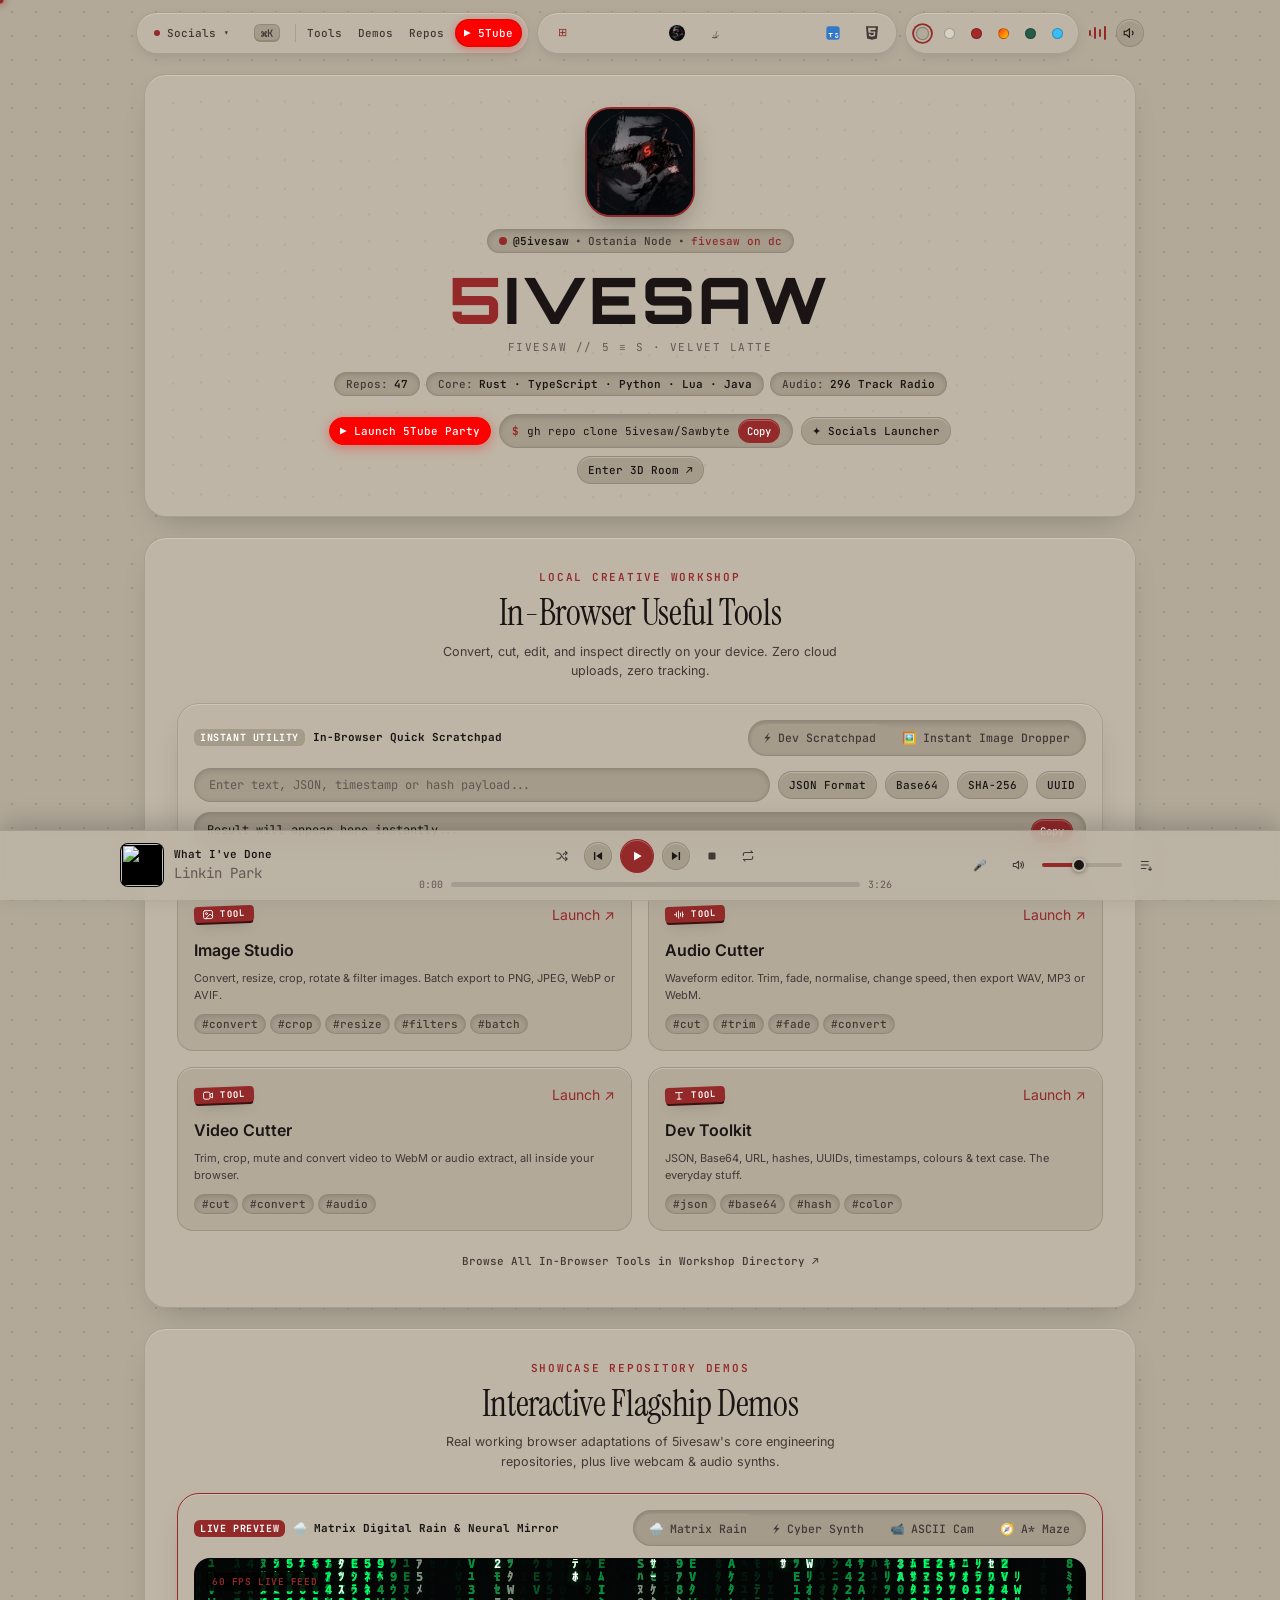
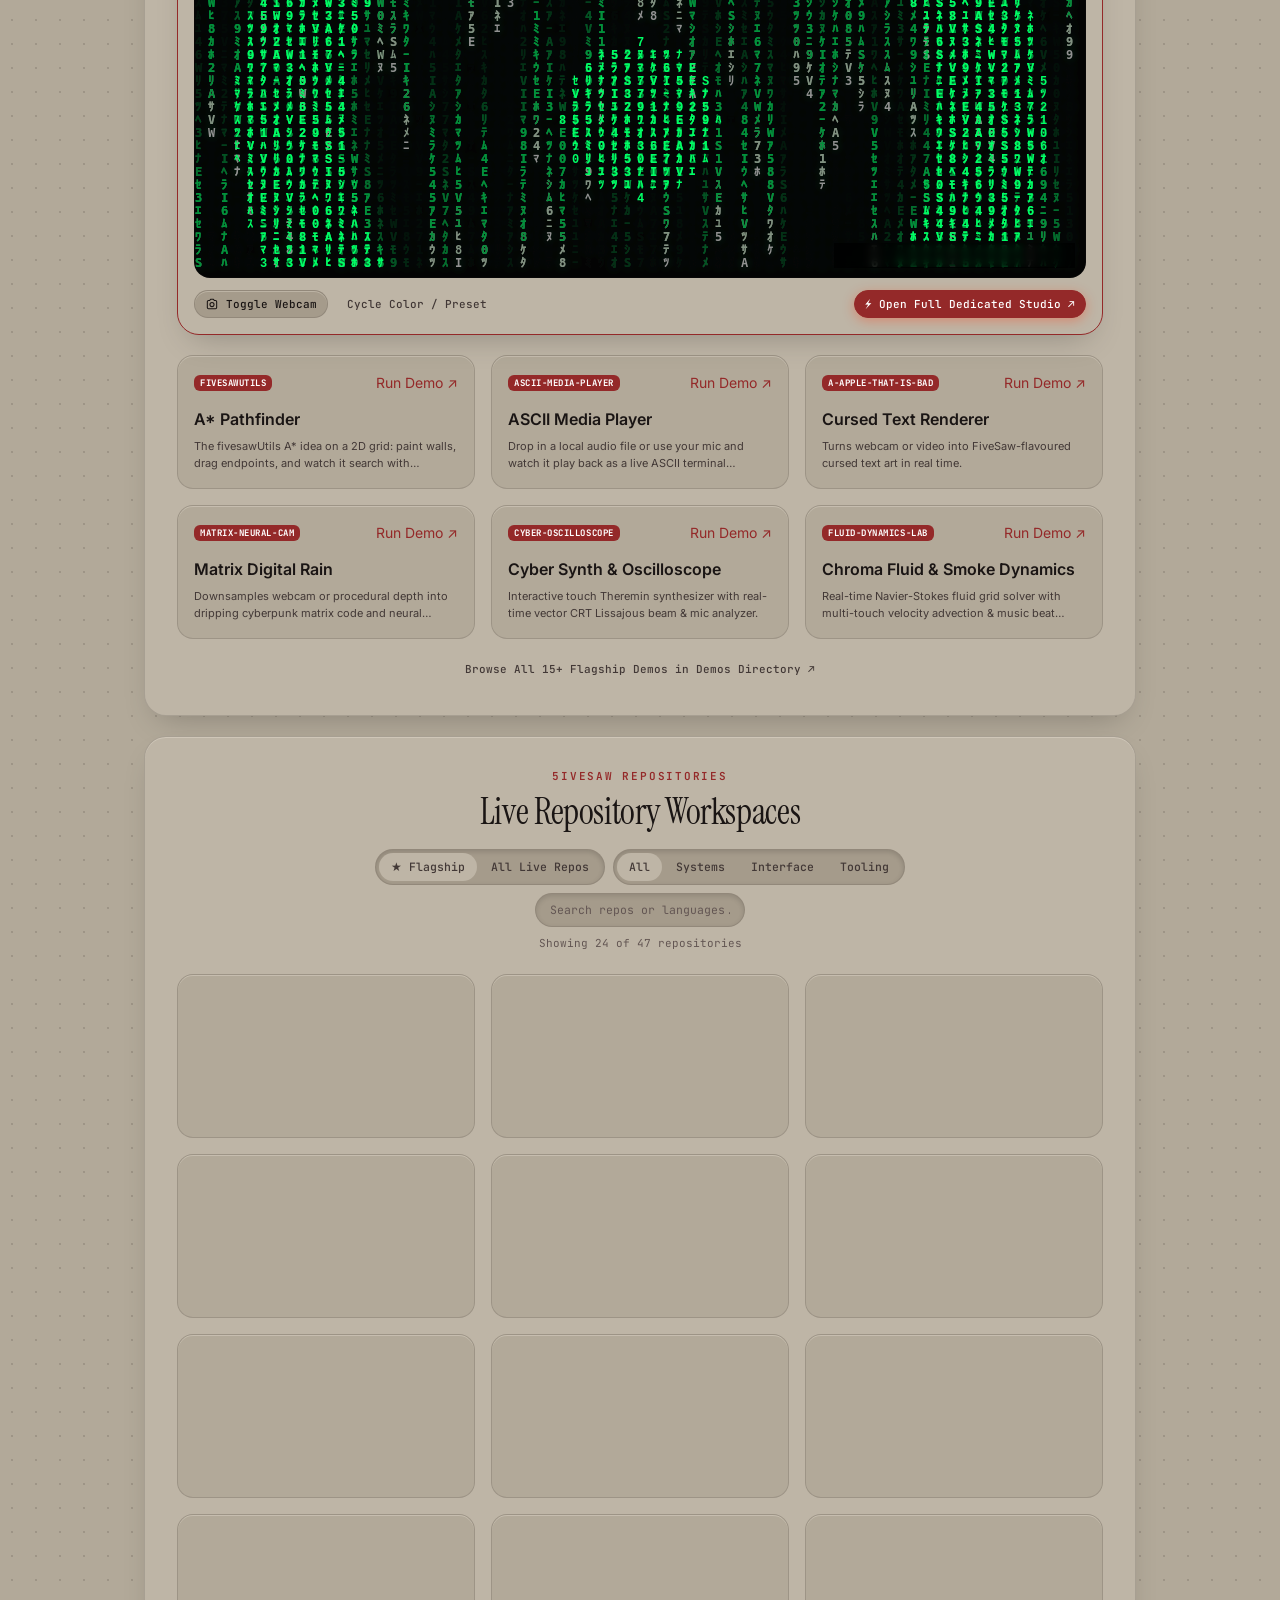
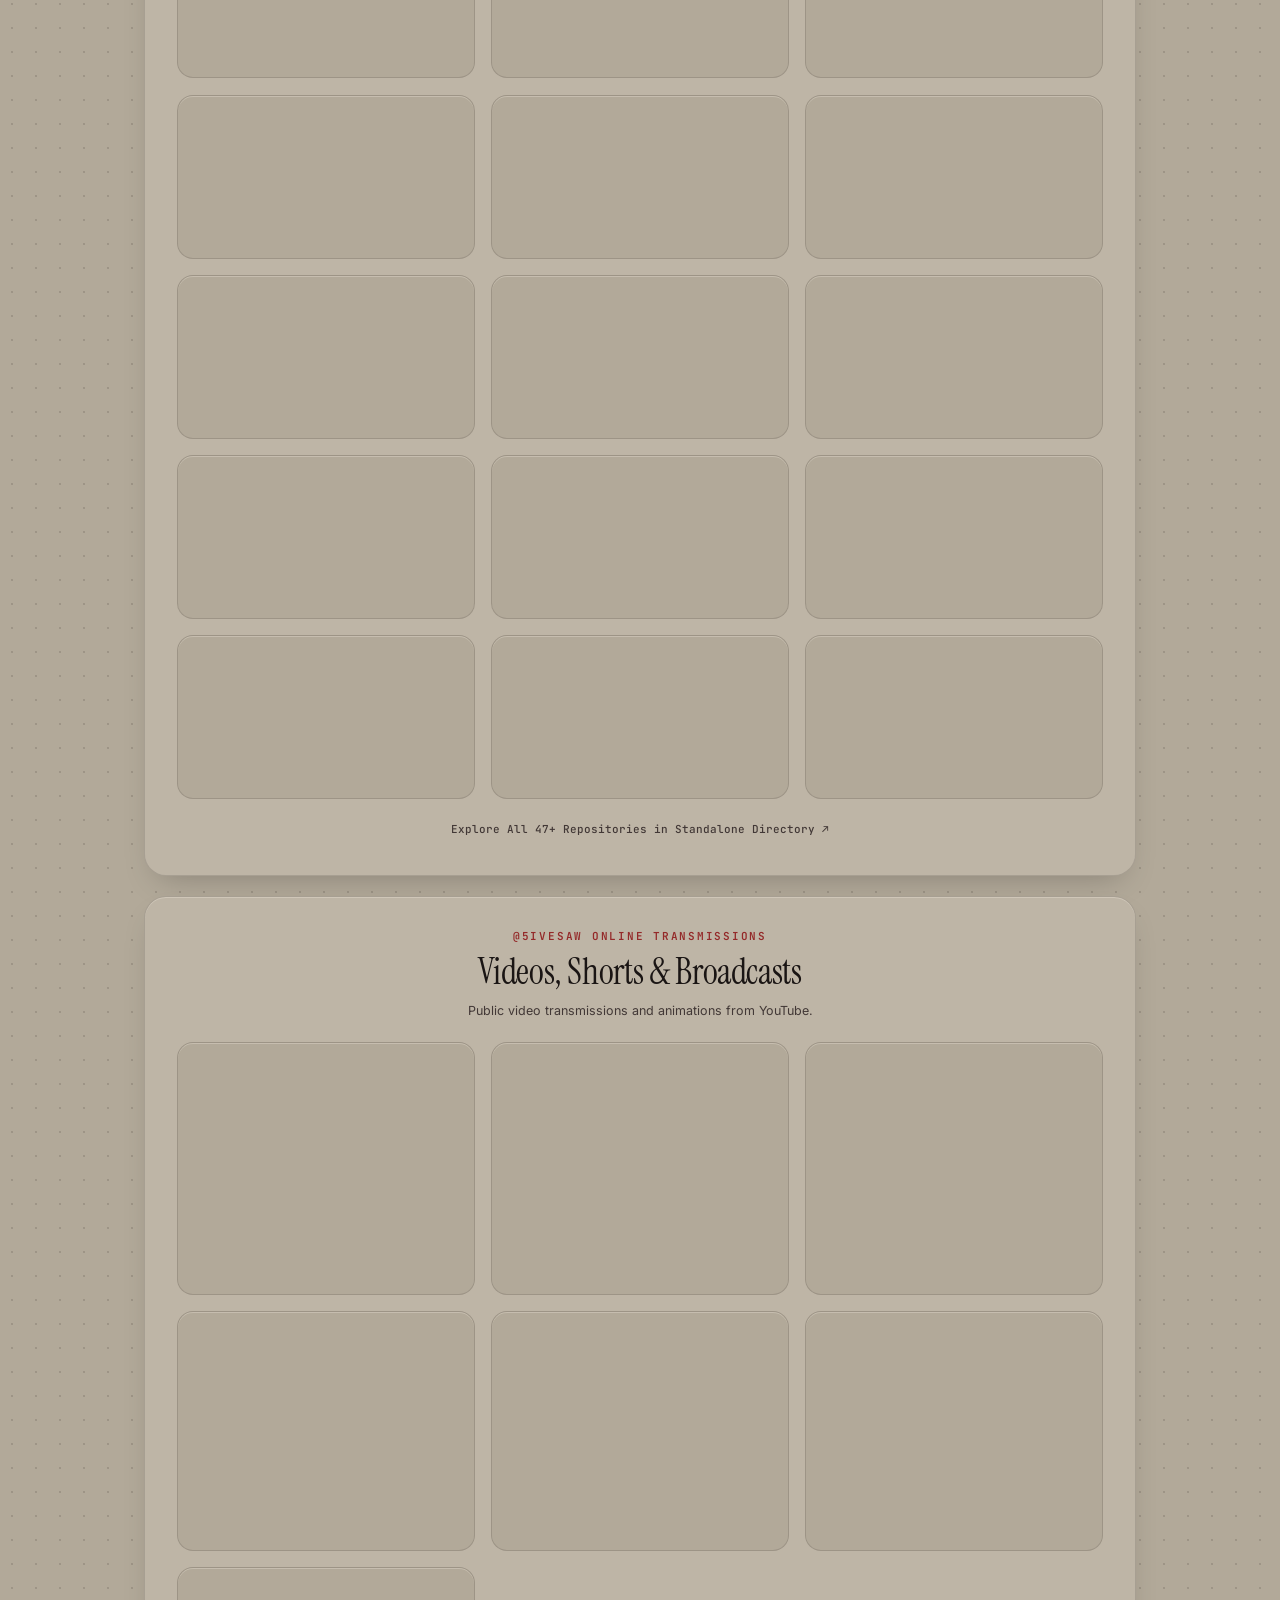
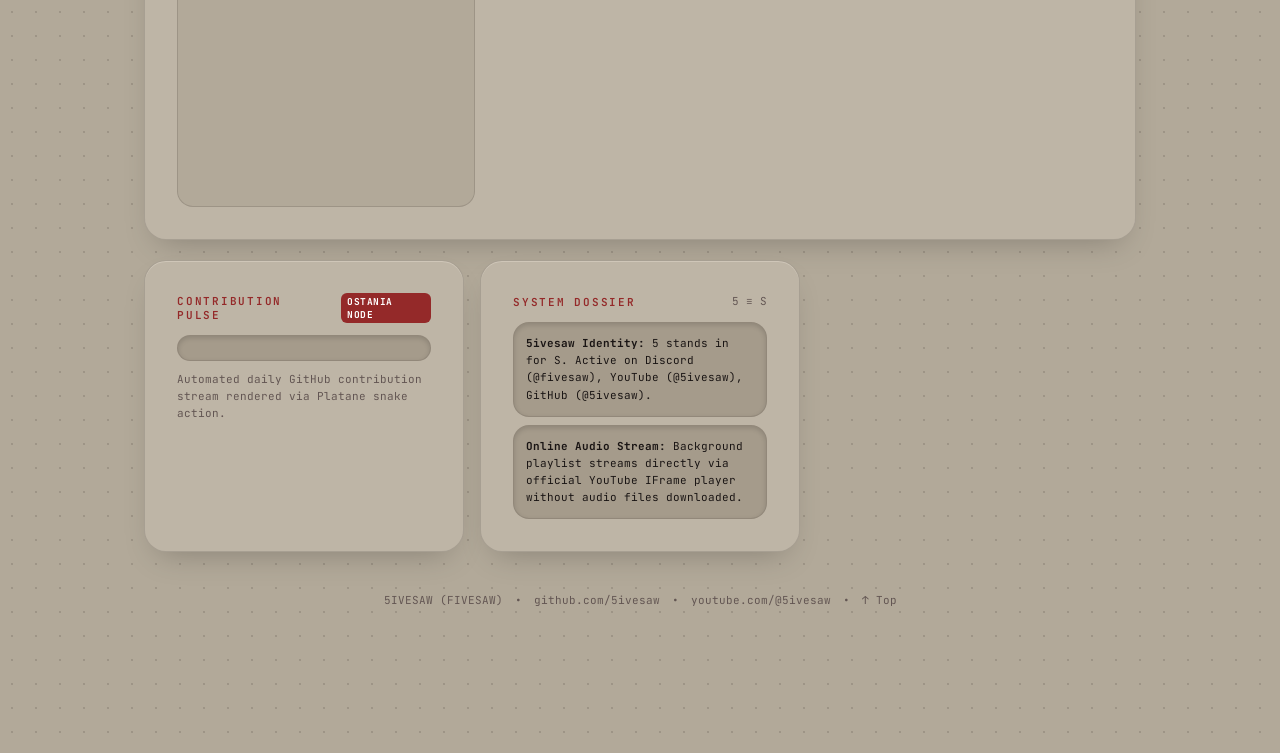
==== index.html @ 17849e1c "perf: zero-lag 60fps optimizations and responsive layout across all viewports" ====
<!DOCTYPE html>
<html lang="en" class="scroll-smooth" data-tone="latte">
<head>
  <meta charset="UTF-8" />
  <meta name="viewport" content="width=device-width, initial-scale=1.0" />
  <title>5IVESAW (Fivesaw) — Official Portal, In-Browser Tools &amp; Transmissions</title>
  <meta name="description" content="Official portal of @5ivesaw featuring in-browser creative tools, repository demos, YouTube transmissions, and background radio." />
  <meta property="og:title" content="5IVESAW (Fivesaw) — Official Portal" />
  <meta property="og:description" content="Creative in-browser tools, Minecraft & bot frameworks, ASCII media players, and transmissions." />
  <meta property="og:image" content="https://5ivesaw.github.io/img/og.jpg" />
  <meta property="og:url" content="https://5ivesaw.github.io/" />
  <link rel="canonical" href="https://5ivesaw.github.io/" />
  <link rel="icon" type="image/png" href="./img/favicon.png" />
  <script>
    if (location.hostname === '5ivesaw.github.io' && location.pathname.startsWith('/5ivesaw')) {
      location.replace('https://5ivesaw.github.io/' + location.search + location.hash);
    }
  </script>

  <!-- Typography -->
  <link rel="preconnect" href="https://fonts.googleapis.com" />
  <link rel="preconnect" href="https://fonts.gstatic.com" crossorigin />
  <link href="https://fonts.googleapis.com/css2?family=Instrument+Serif:ital@0;1&family=Inter:wght@300;400;500;600;700&family=JetBrains+Mono:wght@400;500;600;700&family=Orbitron:wght@600;800&display=swap" rel="stylesheet" />

  <!-- Core Stylesheet -->
  <link rel="stylesheet" href="./css/main.css" />
  <link rel="stylesheet" href="./css/tools.css" />

  <style>
    /* Topbar Layout & Sticky Navigation */
    #topbar {
      position: sticky;
      top: 12px;
      z-index: 40;
      margin: 12px auto 20px;
      padding: 0 16px;
      max-width: 1040px;
      width: 100%;
    }
    .topbar-bar {
      display: flex;
      align-items: center;
      justify-content: space-between;
      gap: 8px;
    }
    .nav-pill {
      height: 42px;
      background: var(--elevated);
      border: 1px solid var(--line);
      border-radius: var(--r-full);
      box-shadow: 0 4px 14px -4px rgba(0,0,0,0.15), inset 0 1px 0 var(--hi);
      display: inline-flex;
      align-items: center;
      padding: 0 6px;
      transition: border-color .25s ease, background-color .4s var(--ease);
    }
    .nav-pill:hover { border-color: var(--line-strong); }

    /* Overview Scroller */
    #overviewCard {
      width: clamp(200px, 36vw, 440px);
      height: 42px;
      overflow: hidden;
      position: relative;
    }
    #workspacesScroller {
      display: flex;
      align-items: center;
      gap: 4px;
      width: 100%;
      height: 100%;
      overflow-x: auto;
      scrollbar-width: none;
      padding: 0 6px;
    }
    #workspacesScroller::-webkit-scrollbar { display: none; }
    .ws-item-btn {
      height: 30px;
      padding: 0 7px;
      border-radius: var(--r-full);
      display: inline-flex;
      align-items: center;
      gap: 4px;
      flex-shrink: 0;
      border: 1px solid transparent;
      color: var(--muted);
      transition: background-color .2s, color .2s, border-color .2s;
    }
    .ws-item-btn:hover {
      background-color: var(--surface);
      border-color: var(--line);
      color: var(--ink);
    }
    .ws-short-label {
      max-width: 0;
      opacity: 0;
      overflow: hidden;
      white-space: nowrap;
      font-size: 11px;
      transition: max-width .35s var(--ease), opacity .25s ease;
    }
    #overviewCard:hover .ws-short-label {
      max-width: 70px;
      opacity: 1;
    }

    /* Theme Dock Dots */
    .theme-dot-btn {
      height: 28px;
      padding: 0 5px;
      display: inline-flex;
      align-items: center;
      gap: 4px;
      border-radius: var(--r-full);
      transition: background-color .2s;
    }
    .theme-dot-btn:hover { background: var(--surface); }
    .theme-dot-btn.active-tone .dot-swatch {
      transform: scale(1.22);
      box-shadow: 0 0 0 1.5px var(--elevated), 0 0 0 3px var(--accent);
    }
    .dot-label {
      max-width: 0;
      opacity: 0;
      overflow: hidden;
      white-space: nowrap;
      font-size: 10px;
      transition: max-width .3s var(--ease), opacity .2s;
    }
    .theme-dot-btn:hover .dot-label {
      max-width: 60px;
      opacity: 1;
    }

    /* Chainsaw Mode Trim */
    .csm-only { display: none; }
    [data-tone="chainsaw"] .csm-only { display: block; }
    .csm-hazard {
      background: repeating-linear-gradient(-45deg, #FF3B14 0 10px, #0D0A0B 10px 20px);
    }

    /* Avatar & Hero */
    .hero-avatar-box {
      position: relative;
      width: 110px;
      height: 110px;
      border-radius: 26px;
      overflow: hidden;
      border: 2px solid var(--line-strong);
      box-shadow: 0 12px 28px -8px rgba(0,0,0,0.35);
      background: #000;
      cursor: pointer;
    }
    .hero-avatar-box img {
      position: absolute;
      inset: 0;
      width: 100%;
      height: 100%;
      object-fit: cover;
      transition: opacity .4s ease, transform .4s var(--ease-spring);
    }
    .hero-avatar-box .img-ascii { opacity: 0; }
    .hero-avatar-box:hover .img-pfp { opacity: 0; transform: scale(1.08); }
    .hero-avatar-box:hover .img-ascii { opacity: 1; transform: scale(1.04); }

    /* Bottom Streaming Music Dock */
    #musicDock {
      position: fixed;
      bottom: 0;
      left: 0;
      right: 0;
      z-index: 50;
      background: var(--glass);
      backdrop-filter: blur(14px);
      -webkit-backdrop-filter: blur(14px);
      border-top: 1px solid var(--line);
      box-shadow: 0 -8px 24px rgba(0,0,0,0.18);
      padding: 8px 16px;
      transition: transform .35s var(--ease);
    }
    .dock-content {
      max-width: 1040px;
      margin: 0 auto;
      display: flex;
      align-items: center;
      justify-content: space-between;
      gap: 12px;
    }
    .dock-thumb-box {
      width: 44px;
      height: 44px;
      border-radius: 8px;
      overflow: hidden;
      border: 1px solid var(--line);
      background: #000;
      flex-shrink: 0;
      position: relative;
    }
    .dock-thumb-box img {
      width: 100%;
      height: 100%;
      object-fit: cover;
      transition: transform 0.6s var(--ease);
    }
    .dock-thumb-box img.playing {
      animation: dockThumbPulse 3s ease-in-out infinite;
    }
    @keyframes dockThumbPulse {
      0%, 100% { transform: scale(1); }
      50% { transform: scale(1.08); }
    }
    .progress-scrub {
      height: 5px;
      background: var(--line);
      border-radius: 4px;
      cursor: pointer;
      position: relative;
      overflow: hidden;
      width: 100%;
    }
    .progress-scrub-bar {
      height: 100%;
      background: var(--accent);
      width: 0%;
      border-radius: inherit;
      pointer-events: none;
    }
    #dockQueueDrawer {
      position: absolute;
      bottom: calc(100% + 8px);
      right: 16px;
      width: min(100vw - 32px, 320px);
      max-height: 380px;
      overflow-y: auto;
      z-index: 60;
    }
  </style>
</head>
<body class="selection:bg-[var(--accent)] selection:text-white">

  <!-- Fixed Topbar -->
  <header id="topbar">
    <div class="topbar-bar">
      <!-- Left: Socials & Navigation -->
      <div class="nav-pill" style="gap:2px;">
        <button type="button" id="socialsMenuBtn" class="btn sm ghost" title="Socials Launcher">
          <span class="dot" style="width:6px;height:6px;"></span>
          <span class="mono xs">Socials ▾</span>
        </button>
        <button type="button" id="openCmdPaletteBtn" class="btn sm ghost" title="Command Palette (Ctrl+K)">
          <kbd>⌘K</kbd>
        </button>
        <span style="width:1px;height:18px;background:var(--line);margin:0 2px;"></span>
        <a href="#/tools" class="btn sm ghost mono xs" style="padding:0 6px;" title="In-Browser Creative Tools Directory">Tools</a>
        <a href="#/demos" class="btn sm ghost mono xs" style="padding:0 6px;" title="Interactive Flagship Demos Directory">Demos</a>
        <a href="#/repos" class="btn sm ghost mono xs" style="padding:0 6px;" title="Complete Repositories Directory">Repos</a>
        <a href="#/5tube" class="btn sm mono xs font-bold" style="background:#FF0000;color:#fff;border-radius:var(--r-full);padding:2px 8px;margin-left:2px;box-shadow:0 2px 8px rgba(255,0,0,0.35);" title="5Tube: Synchronized Multiplayer YouTube Theater">▶ 5Tube</a>
      </div>

      <!-- Center: Repos Overview Scroller -->
      <nav id="overviewCard" class="nav-pill" aria-label="Workspaces">
        <div id="workspacesScroller">
          <a href="#/" class="ws-item-btn mono xs" style="color:var(--accent);">
            <span>⊞</span>
            <span class="ws-short-label">Overview</span>
          </a>
          <div id="workspacesTray" class="row" style="gap:3px;"></div>
        </div>
      </nav>

      <!-- Right: Themes, Sound Toggle & Time -->
      <div class="row" style="gap:6px;">
        <div class="nav-pill" style="gap:2px;">
          <!-- Latte Default -->
          <button type="button" data-set-tone="latte" class="tone-btn theme-dot-btn active-tone" title="Velvet Latte (Soft eye-safe cream)">
            <span class="dot-swatch" style="background:#B2A999;"></span>
            <span class="dot-label">Latte</span>
          </button>
          <!-- Cream -->
          <button type="button" data-set-tone="cream" class="tone-btn theme-dot-btn" title="Warm Oat Cream">
            <span class="dot-swatch" style="background:#D7D0C3;"></span>
            <span class="dot-label">Cream</span>
          </button>
          <!-- README Crimson -->
          <button type="button" data-set-tone="readme" class="tone-btn theme-dot-btn" title="5ivesaw README Crimson">
            <span class="dot-swatch" style="background:#A62929;"></span>
            <span class="dot-label">README</span>
          </button>
          <!-- Chainsaw -->
          <button type="button" data-set-tone="chainsaw" class="tone-btn theme-dot-btn" title="Chainsaw Man">
            <span class="dot-swatch" style="background:linear-gradient(135deg, #FF3B14, #FFC700);"></span>
            <span class="dot-label">Chainsaw</span>
          </button>
          <!-- Ostania -->
          <button type="button" data-set-tone="ostania" class="tone-btn theme-dot-btn" title="Ostania Emerald">
            <span class="dot-swatch" style="background:#245C49;"></span>
            <span class="dot-label">Ostania</span>
          </button>
          <!-- Cyber -->
          <button type="button" data-set-tone="cyber" class="tone-btn theme-dot-btn" title="Cyber Cobalt">
            <span class="dot-swatch" style="background:#38BDF8;"></span>
            <span class="dot-label">Cyber</span>
          </button>
        </div>

        <div id="topbarVisualizer" class="row items-center" style="gap:2.5px;padding:0 4px;height:24px;cursor:pointer;" title="5IVESAW Audio Reactive Telemetry">
          <span class="eq-bar" style="width:2.5px;height:6px;background:var(--accent);border-radius:2px;"></span>
          <span class="eq-bar" style="width:2.5px;height:12px;background:var(--accent);border-radius:2px;"></span>
          <span class="eq-bar" style="width:2.5px;height:8px;background:var(--accent);border-radius:2px;"></span>
          <span class="eq-bar" style="width:2.5px;height:14px;background:var(--accent);border-radius:2px;"></span>
        </div>

        <button type="button" id="sfxToggleBtn" class="btn sm icon" title="Sound Effects: ON">
          <svg viewBox="0 0 24 24" fill="none" stroke="currentColor" stroke-width="1.8" class="w-4 h-4"><path d="M11 5L6 9H2v6h4l5 4V5z"/><path d="M15.54 8.46a5 5 0 0 1 0 7.07"/></svg>
        </button>
      </div>
    </div>
  </header>

  <!-- Main Canvas -->
  <main id="appMain" class="max-w-5xl w-full mx-auto px-4 sm:px-6 pb-24">

    <!-- Chainsaw Man Ripcord Hazard Banner -->
    <div class="csm-only card pad mb-4" style="padding:0;overflow:hidden;border-color:#FF3B14;margin-bottom:18px;">
      <div class="csm-hazard" style="height:8px;width:100%;"></div>
      <div class="row between" style="padding:10px 16px;background:#171113;">
        <span class="mono xs font-semibold text-[#FFC700] tracking-wider">
          ⚡ DEVIL HUNTER SPECIAL DIVISION // PUBLIC SAFETY ARCHIVE
        </span>
        <button type="button" id="revChainsawBtn" class="btn sm primary" style="background:#FF3B14;color:#000;font-weight:700;">
          PULL RIPCORD ⟳
        </button>
      </div>
    </div>

    <!-- SUB-VIEW CONTAINER (MOUNT FOR TOOLS & DEMOS) -->
    <div id="subViewContainer" class="hidden"></div>

    <!-- HOME PORTAL SECTIONS -->
    <div id="homeSections" class="stack" style="gap:20px;">

      <!-- 1. Hero Identity Stage -->
      <section class="card pad spot text-center flex flex-col items-center justify-center relative overflow-hidden" style="min-height:360px;">
        <canvas id="heroFieldCanvas" class="absolute inset-0 w-full h-full opacity-40 pointer-events-none"></canvas>

        <div class="relative z-10 flex flex-col items-center gap-3 max-w-2xl mx-auto">
          <!-- Tactile Dual-Avatar with Scanline Glitch -->
          <div class="hero-avatar-box" title="Hand-drawn 5ivesaw Portrait — hover for ASCII matrix scan">
            <img src="./img/pfp.webp" alt="5ivesaw portrait" class="img-pfp" />
            <img src="./img/pfp-ascii.webp" alt="5ivesaw ascii" class="img-ascii" />
          </div>

          <div class="chip xs">
            <span class="dot pulse"></span>
            <a href="https://github.com/5ivesaw" target="_blank" rel="noopener noreferrer" class="hover:underline font-semibold" style="color:var(--ink);">@5ivesaw</a>
            <span>•</span>
            <span>Ostania Node</span>
            <span>•</span>
            <span class="accent">fivesaw on dc</span>
          </div>

          <!-- Morphable Title -->
          <button type="button" id="morphBrandBtn" class="focus:outline-none" title="5 is used because it looks like S — click to morph!">
            <h1 class="display font-extrabold tracking-wider" style="font-size:clamp(36px, 6vw, 64px);line-height:1.1;color:var(--ink);">
              <span id="brandFirstGlyph" class="accent inline-block transition-transform duration-300">5</span>IVESAW
            </h1>
            <p class="mono xs upper faint" style="margin-top:4px;">
              FIVESAW // 5 ≡ S · <span id="activeToneLabel">Velvet Latte</span>
            </p>
          </button>

          <!-- Core Telemetry & Stack -->
          <div class="row wrap center xs mono" style="gap:6px;margin-top:4px;">
            <span class="chip">Repos: <strong id="statRepos">47</strong></span>
            <span class="chip">Core: <strong>Rust · TypeScript · Python · Lua · Java</strong></span>
            <span class="chip">Audio: <strong>296 Track Radio</strong></span>
          </div>

          <!-- Quick Actions -->
          <div class="row wrap center" style="gap:8px;margin-top:6px;">
            <a href="#/5tube" class="btn sm primary" style="background:#FF0000;border-color:#FF0000;box-shadow:0 3px 12px rgba(255,0,0,0.35);">
              <span>▶ Launch 5Tube Party</span>
            </a>
            <div class="well row xs mono" style="padding:4px 12px;border-radius:var(--r-full);">
              <span class="accent font-bold">$</span>
              <span class="text-paper-ink">gh repo clone 5ivesaw/Sawbyte</span>
              <button type="button" id="copyCliBtn" class="btn sm primary" style="height:24px;padding:0 8px;font-size:10.5px;">Copy</button>
            </div>
            <button type="button" id="heroOpenSocialsBtn" class="btn sm">
              <span>✦ Socials Launcher</span>
            </button>
            <a href="https://5ivesaw.github.io/my-room/" target="_blank" rel="noopener noreferrer" class="btn sm">
              <span>Enter 3D Room ↗</span>
            </a>
          </div>
        </div>
      </section>

      <!-- 2. IN-BROWSER USEFUL TOOLS (Converted locally, cutting, editing, audio/video) -->
      <section id="toolsSection" class="card pad">
        <div class="section-head">
          <span class="eyebrow">LOCAL CREATIVE WORKSHOP</span>
          <h2>In-Browser Useful Tools</h2>
          <p class="muted sm" style="max-width:55ch;">
            Convert, cut, edit, and inspect directly on your device. Zero cloud uploads, zero tracking.
          </p>
        </div>

        <!-- Live Quick-Workbench on Home Page -->
        <div id="homeQuickWorkbench" class="card pad" style="margin-bottom:20px;padding:16px;background:var(--elevated);border:1.5px solid var(--line);overflow:hidden;">
          <div class="row between wrap items-center" style="gap:10px;margin-bottom:12px;">
            <div class="row items-center" style="gap:8px;">
              <span class="badge" style="background:var(--surface);font-size:10px;font-weight:700;">INSTANT UTILITY</span>
              <span class="mono xs font-bold" style="color:var(--ink);">In-Browser Quick Scratchpad</span>
            </div>
            <div class="seg" id="quickToolSeg">
              <button type="button" data-qtool="dev" class="bg-paper-surface font-semibold">⚡ Dev Scratchpad</button>
              <button type="button" data-qtool="image">🖼️ Instant Image Dropper</button>
            </div>
          </div>

          <!-- Quick Dev Scratchpad Tab -->
          <div id="quickDevTab" class="stack" style="gap:10px;">
            <div class="row wrap items-center" style="gap:8px;">
              <input type="text" id="quickDevInput" placeholder="Enter text, JSON, timestamp or hash payload..." class="input" style="flex:1 1 240px;height:34px;font-size:12px;" />
              <button type="button" id="quickJsonBtn" class="btn sm">JSON Format</button>
              <button type="button" id="quickB64Btn" class="btn sm">Base64</button>
              <button type="button" id="quickShaBtn" class="btn sm">SHA-256</button>
              <button type="button" id="quickUuidBtn" class="btn sm">UUID</button>
            </div>
            <div class="row items-center" style="gap:8px;">
              <div class="well row items-center between" style="flex:1 1 0;padding:6px 12px;font-family:var(--font-mono);font-size:12px;overflow-x:auto;">
                <span id="quickDevOutput" class="truncate" style="color:var(--ink);">Result will appear here instantly...</span>
                <button type="button" id="copyQuickDevBtn" class="btn sm primary" style="padding:2px 8px;height:24px;font-size:10.5px;">Copy</button>
              </div>
            </div>
          </div>

          <!-- Quick Image Dropper Tab -->
          <div id="quickImageTab" class="hidden stack" style="gap:10px;">
            <div id="quickDropZone" class="well center p-4 rounded-xl cursor-pointer" style="border:2px dashed var(--line);text-align:center;">
              <input type="file" id="quickImageInput" accept="image/*" hidden />
              <div class="stack center" style="gap:4px;">
                <span style="font-size:24px;">📥</span>
                <span class="mono xs font-semibold text-paper-ink">Drag &amp; Drop an image here or click to browse</span>
                <span class="mono xs faint">Instantly convert to WebP / PNG / AVIF locally in your browser</span>
              </div>
            </div>
            <div id="quickImageResult" class="hidden row between items-center p-2 rounded bg-paper-surface">
              <div class="row items-center truncate" style="gap:8px;">
                <img id="quickImageThumb" src="" alt="" style="width:36px;height:36px;border-radius:4px;object-fit:cover;" />
                <span id="quickImageMeta" class="mono xs faint truncate">image.png</span>
              </div>
              <div class="row" style="gap:6px;">
                <button type="button" id="quickDownloadWebpBtn" class="btn sm primary">Download WebP</button>
                <button type="button" id="quickDownloadPngBtn" class="btn sm ghost">Download PNG</button>
              </div>
            </div>
          </div>
        </div>

        <div id="toolsGrid" class="grid grid-2">
          <!-- 1. Image Studio -->
          <a href="#/tools/image" class="tile hover pop-in" style="padding:16px;">
            <div class="row between">
              <span class="tl-sticker" style="font-size:9px;padding:2px 8px;">🖼️ TOOL</span>
              <span class="accent font-medium text-xs">Launch Studio ↗</span>
            </div>
            <h3 class="font-semibold" style="margin-top:6px;font-size:16px;color:var(--ink);">Image Studio</h3>
            <p class="xs muted clamp-2">Convert, resize, crop, rotate &amp; filter images. Batch export to PNG, JPEG, WebP or AVIF.</p>
            <div class="row wrap xs mono faint" style="margin-top:auto;gap:4px;">
              <span class="chip xs" style="padding:2px 7px;">#convert</span>
              <span class="chip xs" style="padding:2px 7px;">#crop</span>
              <span class="chip xs" style="padding:2px 7px;">#resize</span>
              <span class="chip xs" style="padding:2px 7px;">#batch</span>
            </div>
          </a>

          <!-- 2. Audio Cutter -->
          <a href="#/tools/audio" class="tile hover pop-in" style="padding:16px;">
            <div class="row between">
              <span class="tl-sticker" style="font-size:9px;padding:2px 8px;">🎵 TOOL</span>
              <span class="accent font-medium text-xs">Launch Cutter ↗</span>
            </div>
            <h3 class="font-semibold" style="margin-top:6px;font-size:16px;color:var(--ink);">Audio Cutter</h3>
            <p class="xs muted clamp-2">Waveform editor. Trim, fade, normalise, change speed, then export WAV, MP3 or WebM.</p>
            <div class="row wrap xs mono faint" style="margin-top:auto;gap:4px;">
              <span class="chip xs" style="padding:2px 7px;">#cut</span>
              <span class="chip xs" style="padding:2px 7px;">#trim</span>
              <span class="chip xs" style="padding:2px 7px;">#fade</span>
              <span class="chip xs" style="padding:2px 7px;">#convert</span>
            </div>
          </a>

          <!-- 3. Video Cutter -->
          <a href="#/tools/video" class="tile hover pop-in" style="padding:16px;">
            <div class="row between">
              <span class="tl-sticker" style="font-size:9px;padding:2px 8px;">🎬 TOOL</span>
              <span class="accent font-medium text-xs">Launch Cutter ↗</span>
            </div>
            <h3 class="font-semibold" style="margin-top:6px;font-size:16px;color:var(--ink);">Video Cutter</h3>
            <p class="xs muted clamp-2">Trim, crop, mute and convert video to WebM or audio extract, all inside your browser.</p>
            <div class="row wrap xs mono faint" style="margin-top:auto;gap:4px;">
              <span class="chip xs" style="padding:2px 7px;">#cut</span>
              <span class="chip xs" style="padding:2px 7px;">#convert</span>
              <span class="chip xs" style="padding:2px 7px;">#audio</span>
            </div>
          </a>

          <!-- 4. Dev Toolkit -->
          <a href="#/tools/dev" class="tile hover pop-in" style="padding:16px;">
            <div class="row between">
              <span class="tl-sticker" style="font-size:9px;padding:2px 8px;">⚡ TOOL</span>
              <span class="accent font-medium text-xs">Launch Toolkit ↗</span>
            </div>
            <h3 class="font-semibold" style="margin-top:6px;font-size:16px;color:var(--ink);">Dev Toolkit</h3>
            <p class="xs muted clamp-2">JSON, Base64, URL, hashes, UUIDs, timestamps, colours &amp; text case. The everyday stuff.</p>
            <div class="row wrap xs mono faint" style="margin-top:auto;gap:4px;">
              <span class="chip xs" style="padding:2px 7px;">#json</span>
              <span class="chip xs" style="padding:2px 7px;">#base64</span>
              <span class="chip xs" style="padding:2px 7px;">#hash</span>
              <span class="chip xs" style="padding:2px 7px;">#color</span>
            </div>
          </a>
        </div>
        <div class="row center" style="margin-top:16px;">
          <a href="#/tools" class="btn sm ghost mono" style="gap:6px;">
            <span>Browse All In-Browser Tools in Workshop Directory ↗</span>
          </a>
        </div>
      </section>

      <!-- 3. INTERACTIVE REPOSITORY DEMOS (The 5 Flagship Demos) -->
      <section id="demosSection" class="card pad">
        <div class="section-head">
          <span class="eyebrow">SHOWCASE REPOSITORY DEMOS</span>
          <h2>Interactive Flagship Demos</h2>
          <p class="muted sm" style="max-width:55ch;">
            Real working browser adaptations of 5ivesaw's core engineering repositories, plus live webcam &amp; audio synths.
          </p>
        </div>

        <!-- Live Embedded Demo Playground on Home Page -->
        <div id="homeDemoPlayground" class="card pad" style="margin-bottom:20px;padding:16px;background:var(--elevated);border:1.5px solid var(--accent);overflow:hidden;">
          <div class="row between wrap items-center" style="gap:10px;margin-bottom:12px;">
            <div class="row items-center" style="gap:8px;">
              <span class="badge" style="background:var(--accent);color:#fff;font-size:10px;font-weight:700;">LIVE PREVIEW</span>
              <span class="mono xs font-bold" id="playgroundDemoTitle" style="color:var(--ink);">🌧️ Matrix Digital Rain &amp; Neural Mirror</span>
            </div>
            <!-- Interactive Demo Tabs -->
            <div class="seg" id="playgroundTabsSeg" style="overflow-x:auto;">
              <button type="button" data-pdemo="matrix" class="bg-paper-surface font-semibold" title="Matrix Digital Rain with Webcam or Pulse">🌧️ Matrix Rain</button>
              <button type="button" data-pdemo="synth" title="Cyber Theremin Audio Synth & CRT Scope">⚡ Cyber Synth</button>
              <button type="button" data-pdemo="ascii" title="ASCII Video & Cursed Text Engine">📹 ASCII Cam</button>
              <button type="button" data-pdemo="pathfinder" title="A* Pathfinder Heuristic Grid">🧭 A* Maze</button>
            </div>
          </div>

          <!-- Playable Canvas Screen -->
          <div id="playgroundScreenBox" style="position:relative;width:100%;height:320px;background:#050505;border-radius:var(--r);overflow:hidden;border:1px solid var(--line);display:flex;align-items:center;justify-content:center;">
            <canvas id="playgroundCanvas" style="width:100%;height:100%;display:block;"></canvas>
            <div id="playgroundOverlayBadge" style="position:absolute;top:10px;left:10px;pointer-events:none;z-index:5;">
              <span class="badge" style="background:rgba(0,0,0,0.85);color:var(--accent);font-size:9.5px;border:1px solid var(--line);">60 FPS LIVE FEED</span>
            </div>
            <div id="playgroundHint" style="position:absolute;bottom:10px;right:10px;pointer-events:none;z-index:5;">
              <span class="chip xs font-mono" style="background:rgba(0,0,0,0.7);backdrop-filter:blur(4px);color:#fff;">Move cursor or drag to interact</span>
            </div>
          </div>

          <!-- Playground Bar -->
          <div class="row between wrap items-center" style="margin-top:12px;gap:8px;">
            <div class="row wrap items-center" style="gap:8px;">
              <button type="button" id="playgroundWebcamBtn" class="btn sm">
                <span data-icon="cam"></span> Toggle Webcam
              </button>
              <button type="button" id="playgroundEffectBtn" class="btn sm ghost">
                Cycle Color / Preset
              </button>
            </div>
            <a id="playgroundLaunchBtn" href="#/demos/matrix-rain" class="btn sm primary" style="background:var(--accent);border-color:var(--accent);box-shadow:0 3px 12px rgba(255,59,20,0.35);">
              ⚡ Open Full Dedicated Studio ↗
            </a>
          </div>
        </div>

        <div id="demosGrid" class="grid grid-3"></div>
        <div class="row center" style="margin-top:16px;">
          <a href="#/demos" class="btn sm ghost mono" style="gap:6px;">
            <span>Browse All 15+ Flagship Demos in Demos Directory ↗</span>
          </a>
        </div>
      </section>

      <!-- 4. REPOSITORY WORKSPACES (With search, filters, flagship view) -->
      <section id="reposSection" class="card pad">
        <div class="section-head">
          <span class="eyebrow">5IVESAW REPOSITORIES</span>
          <h2>Live Repository Workspaces</h2>
          <div class="row wrap center" style="gap:8px;margin-top:8px;">
            <div class="seg">
              <button type="button" id="scopeFlagshipBtn" class="bg-paper-elevated font-semibold">★ Flagship</button>
              <button type="button" id="scopeAllReposBtn">All Live Repos</button>
            </div>
            <div class="seg" role="tablist">
              <button type="button" data-filter="all" class="repo-filter-btn bg-paper-elevated">All</button>
              <button type="button" data-filter="systems" class="repo-filter-btn">Systems</button>
              <button type="button" data-filter="interface" class="repo-filter-btn">Interface</button>
              <button type="button" data-filter="tooling" class="repo-filter-btn">Tooling</button>
            </div>
            <input type="text" id="repoSearchInput" placeholder="Search repos or languages..." class="input" style="max-width:210px;height:32px;font-size:11.5px;" />
          </div>
          <span id="repoCountBadge" class="faint xs mono mt-2">Showing repositories...</span>
        </div>
        <div id="repoContainer" class="grid grid-3"></div>
        <div class="row center" style="margin-top:16px;">
          <a href="#/repos" class="btn sm ghost mono" style="gap:6px;">
            <span>Explore All 47+ Repositories in Standalone Directory ↗</span>
          </a>
        </div>
      </section>

      <!-- 5. YOUTUBE VIDEOS & SHORTS TRANSMISSIONS -->
      <section id="transmissionsSection" class="card pad">
        <div class="section-head">
          <span class="eyebrow">@5IVESAW ONLINE TRANSMISSIONS</span>
          <h2>Videos, Shorts &amp; Broadcasts</h2>
          <p class="muted sm">Public video transmissions and animations from YouTube.</p>
        </div>
        <div id="mediaGridContainer" class="grid grid-3"></div>
      </section>

      <!-- 6. CONTRIBUTION SNAKE & FIELD NOTES -->
      <div class="grid grid-2" style="align-items:stretch;">
        <section class="card pad">
          <div class="row between" style="margin-bottom:12px;">
            <span class="eyebrow">CONTRIBUTION PULSE</span>
            <span class="badge" style="background:var(--accent);">Ostania Node</span>
          </div>
          <div class="well center p-3 overflow-hidden rounded-xl">
            <img src="https://raw.githubusercontent.com/5ivesaw/5ivesaw/output/fivesaw-snake.svg" alt="5ivesaw contribution snake" style="max-height:90px;margin:0 auto;" onerror="this.style.display='none'" />
          </div>
          <p class="xs mono faint" style="margin-top:10px;">
            Automated daily GitHub contribution stream rendered via Platane snake action.
          </p>
        </section>

        <section class="card pad">
          <div class="row between" style="margin-bottom:12px;">
            <span class="eyebrow">SYSTEM DOSSIER</span>
            <span class="xs mono faint">5 ≡ S</span>
          </div>
          <div class="stack" style="gap:8px;">
            <div class="well p-3 rounded-xl xs mono">
              <strong style="color:var(--ink);">5ivesaw Identity:</strong> 5 stands in for S. Active on Discord (@fivesaw), YouTube (@5ivesaw), GitHub (@5ivesaw).
            </div>
            <div class="well p-3 rounded-xl xs mono">
              <strong style="color:var(--ink);">Online Audio Stream:</strong> Background playlist streams directly via official YouTube IFrame player without audio files downloaded.
            </div>
          </div>
        </section>
      </div>

    </div>

    <!-- Centered Footer -->
    <footer style="margin-top:40px;text-align:center;" class="xs mono faint">
      <div class="row center wrap" style="gap:12px;">
        <span>5IVESAW (FIVESAW)</span>
        <span>•</span>
        <a href="https://github.com/5ivesaw" target="_blank" rel="noopener noreferrer" class="hover:underline">github.com/5ivesaw</a>
        <span>•</span>
        <a href="https://www.youtube.com/@5ivesaw" target="_blank" rel="noopener noreferrer" class="hover:underline">youtube.com/@5ivesaw</a>
        <span>•</span>
        <a href="#top" class="hover:underline">↑ Top</a>
      </div>
    </footer>
  </main>

  <!-- PERSISTENT BOTTOM STREAMING MUSIC DOCK (YouTube IFrame API Stream) -->
  <aside id="musicDock" aria-label="5ivesaw Radio Stream">
    <!-- Up Next Drawer -->
    <div id="dockQueueDrawer" class="card pad hidden shadow-2xl" style="padding:12px;">
      <div class="row between pb-2 border-b border-[var(--line)]">
        <span class="eyebrow">UP NEXT (RADIO QUEUE)</span>
        <span class="xs mono accent">296 Songs</span>
      </div>
      <div id="dockQueueList" class="stack" style="gap:4px;margin-top:8px;"></div>
    </div>

    <div class="dock-content">
      <!-- Left Track Info -->
      <div class="row" style="gap:10px;min-width:0;flex:1 1 240px;">
        <div class="dock-thumb-box">
          <img id="dockThumb" src="https://i.ytimg.com/vi/eXRWHzV72sU/default.jpg" alt="" />
        </div>
        <div class="truncate">
          <div id="dockTitle" class="mono font-semibold xs truncate" style="color:var(--ink);">What I've Done</div>
          <div id="dockArtist" class="mono faint text-[11px] truncate">Linkin Park</div>
        </div>
      </div>

      <!-- Center Player Controls & Progress Scrub -->
      <div style="flex:2 1 380px;display:flex;flex-direction:column;align-items:center;gap:4px;">
        <div class="row center" style="gap:8px;">
          <button type="button" id="dockShuffleBtn" class="btn sm icon ghost" title="Shuffle"><span data-icon="shuffle"></span></button>
          <button type="button" id="dockPrevBtn" class="btn sm icon" title="Previous Track"><span data-icon="prev"></span></button>
          <button type="button" id="dockPlayBtn" class="btn primary sm icon" style="width:34px;height:34px;" title="Play"><span data-icon="play"></span></button>
          <button type="button" id="dockNextBtn" class="btn sm icon" title="Next Track"><span data-icon="next"></span></button>
          <button type="button" id="dockStopBtn" class="btn sm icon ghost" title="Stop"><span data-icon="stop"></span></button>
          <button type="button" id="dockRepeatBtn" class="btn sm icon ghost" title="Repeat"><span data-icon="repeat"></span></button>
        </div>

        <div class="row w-full" style="gap:8px;font-size:10px;font-family:var(--font-mono);color:var(--faint);">
          <span id="dockTimeCur">0:00</span>
          <div id="dockProgressTrack" class="progress-scrub">
            <div id="dockProgress" class="progress-scrub-bar"></div>
          </div>
          <span id="dockTimeDur">3:26</span>
        </div>
      </div>

      <!-- Right Volume & Queue Toggle -->
      <div class="row" style="gap:8px;flex:1 1 210px;justify-content:flex-end;">
        <button type="button" id="dockLiveAudioBtn" class="btn sm ghost" title="Enable Live Hardware Audio / Mic Spectrum" style="padding:0 8px;height:28px;font-size:11px;font-family:var(--font-mono);gap:4px;">
          <span>🎤</span> <span class="hidden sm:inline">Live Audio</span>
        </button>
        <button type="button" id="dockMuteBtn" class="btn sm icon ghost" title="Mute"><span data-icon="vol"></span></button>
        <input type="range" id="dockVolSlider" min="0" max="100" value="45" style="max-width:80px;" title="Volume" />
        <button type="button" id="dockQueueToggle" class="btn sm icon ghost" title="Queue / Playlist"><span data-icon="list"></span></button>
      </div>
    </div>
  </aside>

  <!-- SOCIALS APP LAUNCHER MODAL -->
  <div id="socialsDropdown" class="modal" role="dialog" aria-modal="true">
    <div class="card pad" style="max-width:480px;width:100%;">
      <div class="row between border-b border-[var(--line)] pb-3">
        <span class="mono xs font-semibold">✦ 5IVESAW SOCIALS &amp; LINKS</span>
        <button type="button" id="closeSocialsLauncherBtn" class="btn sm ghost">ESC</button>
      </div>
      <div class="grid grid-3" style="margin-top:14px;gap:10px;">
        <a href="https://github.com/5ivesaw" target="_blank" rel="noopener noreferrer" class="tile hover center">
          <div style="font-size:22px;"><span data-icon="github"></span></div>
          <span class="mono xs font-semibold">GitHub</span>
          <span class="mono text-[10px] faint">@5ivesaw</span>
        </a>
        <a href="https://discord.com/users/1293243367387430952" target="_blank" rel="noopener noreferrer" class="tile hover center">
          <div style="font-size:22px;color:#5865F2;"><span data-icon="discord"></span></div>
          <span class="mono xs font-semibold">Discord</span>
          <span class="mono text-[10px] faint">@fivesaw</span>
        </a>
        <a href="https://www.youtube.com/@5ivesaw" target="_blank" rel="noopener noreferrer" class="tile hover center">
          <div style="font-size:22px;color:#EF4444;"><span data-icon="youtube"></span></div>
          <span class="mono xs font-semibold">YouTube</span>
          <span class="mono text-[10px] faint">@5ivesaw</span>
        </a>
        <a href="https://www.instagram.com/5ivesaw/" target="_blank" rel="noopener noreferrer" class="tile hover center">
          <div style="font-size:22px;color:#E4405F;"><span data-icon="instagram"></span></div>
          <span class="mono xs font-semibold">Instagram</span>
          <span class="mono text-[10px] faint">@5ivesaw</span>
        </a>
        <a href="https://5ivesaw.github.io/my-room/" target="_blank" rel="noopener noreferrer" class="tile hover center">
          <div style="font-size:22px;color:var(--accent);"><span data-icon="sparkle"></span></div>
          <span class="mono xs font-semibold">My Room 3D</span>
          <span class="mono text-[10px] faint">WebGL</span>
        </a>
        <a href="https://5ivesaw.github.io/ink-game/" target="_blank" rel="noopener noreferrer" class="tile hover center">
          <div style="font-size:22px;color:var(--accent);"><span data-icon="play2"></span></div>
          <span class="mono xs font-semibold">Ink Game</span>
          <span class="mono text-[10px] faint">Canvas</span>
        </a>
      </div>
    </div>
  </div>

  <!-- COMMAND PALETTE MODAL (Ctrl+K) -->
  <div id="cmdPaletteModal" class="modal top" role="dialog" aria-modal="true">
    <div class="card pad" style="max-width:520px;width:100%;padding:14px;">
      <div class="row" style="gap:8px;">
        <span class="accent"><span data-icon="search"></span></span>
        <input type="text" id="cmdPaletteInput" placeholder="Type a command, tool, demo, or repo..." class="input" style="height:36px;border:none;background:transparent;box-shadow:none;font-size:13px;" />
        <button type="button" id="closeCmdPaletteBtn" class="btn sm ghost">ESC</button>
      </div>
      <div class="divider" style="margin:8px 0;"></div>
      <div id="cmdPaletteResults" class="stack" style="gap:4px;max-height:300px;overflow-y:auto;"></div>
    </div>
  </div>

  <!-- REPOSITORY DETAIL MODAL -->
  <div id="repoModal" class="modal" role="dialog" aria-modal="true">
    <div class="card pad" style="max-width:540px;width:100%;">
      <div class="row between border-b border-[var(--line)] pb-3">
        <div class="row">
          <div id="modalRepoIconHolder"></div>
          <h3 id="modalRepoName" class="mono font-semibold" style="font-size:16px;">Repository</h3>
        </div>
        <button type="button" id="closeRepoModalBtn" class="btn sm ghost">✕</button>
      </div>

      <p id="modalRepoDesc" class="sm muted" style="margin:14px 0;line-height:1.5;">Description</p>

      <div class="row wrap xs mono faint" style="margin-bottom:14px;gap:8px;">
        <span id="modalRepoLang" class="chip">Language</span>
        <span id="modalRepoStars" class="chip">Stars</span>
      </div>

      <div class="well row between xs mono" style="padding:8px 12px;margin-bottom:14px;">
        <code id="modalRepoClone" class="truncate">git clone https://...</code>
        <button type="button" id="copyModalCloneBtn" class="btn sm primary">Copy</button>
      </div>

      <div class="row between">
        <a id="modalRepoGithubLink" href="#" target="_blank" rel="noopener noreferrer" class="btn primary sm">
          <span data-icon="github"></span> Open on GitHub ↗
        </a>
      </div>
    </div>
  </div>

  <!-- YOUTUBE VIDEO / SHORT PLAYER MODAL -->
  <div id="videoPlayerModal" class="modal" role="dialog" aria-modal="true">
    <div class="card pad" style="max-width:680px;width:100%;padding:14px;">
      <div class="row between border-b border-[var(--line)] pb-3">
        <h4 id="videoModalTitle" class="mono font-semibold xs truncate" style="max-width:440px;">Transmission</h4>
        <button type="button" id="closeVideoModalBtn" class="btn sm ghost">✕</button>
      </div>
      <div style="aspect-ratio:16/9;width:100%;background:#000;border-radius:var(--r);overflow:hidden;margin:12px 0;">
        <iframe id="videoModalIframe" src="about:blank" style="width:100%;height:100%;border:0;" allow="autoplay; encrypted-media" allowfullscreen></iframe>
      </div>
      <div class="row between xs mono">
        <span class="faint">@5ivesaw YouTube Broadcast</span>
        <a id="videoModalExternalLink" href="#" target="_blank" rel="noopener noreferrer" class="accent hover:underline">Watch on YouTube ↗</a>
      </div>
    </div>
  </div>

  <!-- CUSTOM CONTEXT MENU (Right Click) -->
  <div id="customContextMenu" class="context-menu hidden">
    <div class="context-menu-item" data-action="play-pause">
      <span class="context-icon">▶</span>
      <span id="ctxPlayText">Play / Pause Radio</span>
      <span class="context-kbd">Space</span>
    </div>
    <div class="context-menu-item" data-action="next-track">
      <span class="context-icon">⏭</span>
      <span>Next Track</span>
    </div>
    <div class="context-menu-item" data-action="toggle-live-audio">
      <span class="context-icon">🎤</span>
      <span id="ctxLiveAudioText">Live Audio Sync (Mic)</span>
    </div>
    <div class="context-menu-divider"></div>
    <div class="context-menu-item" data-action="open-cmd">
      <span class="context-icon">⌘</span>
      <span>Command Palette</span>
      <span class="context-kbd">⌘K</span>
    </div>
    <div class="context-menu-item" data-action="open-5tube">
      <span class="context-icon">👥</span>
      <span>5Tube Multiplayer</span>
    </div>
    <div class="context-menu-divider"></div>
    <div class="context-menu-item" data-action="cycle-theme">
      <span class="context-icon">🎨</span>
      <span>Next Theme Palette</span>
    </div>
    <div class="context-menu-item" data-action="copy-url">
      <span class="context-icon">🔗</span>
      <span>Copy Page Link</span>
    </div>
  </div>

  <!-- Toast Host -->
  <div class="toast-host" role="status" aria-live="polite"></div>

  <!-- Application Script -->
  <script type="module" src="./js/app.js"></script>
</body>
</html>
---- css/main.css ----
/* =============================================================================
   5IVESAW — design system
   Hand-written (no runtime Tailwind) for speed. All colours come from tokens so
   every component follows the active theme ([data-tone] on <html>).
   ============================================================================= */

/* ---------- 1. THEMES ---------------------------------------------------- */
:root, [data-tone="latte"] {
  --bg: #B2A999; --surface: #A59B8B; --elevated: #BEB5A6;
  --glass: rgba(190, 181, 166, .82);
  --line: rgba(32, 24, 22, .14); --line-strong: #942929;
  --hi: rgba(255, 248, 236, .26);
  --ink: #1A1514; --muted: #423836; --faint: #635653;
  --accent: #942929; --accent-2: #B54842; --on-accent: #fff;
  --spot: rgba(148, 41, 41, .10); --wave: #C4BCAE;
  --shadow: 0 14px 32px -14px rgba(0, 0, 0, .25);
  color-scheme: light;
}
[data-tone="cream"] {
  --bg: #CBC3B5; --surface: #BFB6A6; --elevated: #D7D0C3;
  --glass: rgba(215, 208, 195, .82);
  --line: rgba(42, 30, 30, .14); --line-strong: #A62929;
  --hi: rgba(255, 250, 242, .4);
  --ink: #1D1818; --muted: #524646; --faint: #7A6B6B;
  --accent: #A62929; --accent-2: #C2504A; --on-accent: #fff;
  --spot: rgba(166, 41, 41, .1); --wave: #DDD6C8;
  color-scheme: light;
}
[data-tone="readme"] {
  --bg: #170f0f; --surface: #110a0a; --elevated: #211515;
  --glass: rgba(33, 21, 21, .8);
  --line: #3a2626; --line-strong: #A62929;
  --hi: rgba(194, 80, 74, .14);
  --ink: #F2E6E6; --muted: #C4A8A8; --faint: #876868;
  --accent: #C2504A; --accent-2: #A62929; --on-accent: #fff;
  --spot: rgba(166, 41, 41, .16); --wave: #3a2626;
  --shadow: 0 14px 32px -14px rgba(0, 0, 0, .6);
  color-scheme: dark;
}
[data-tone="chainsaw"] {
  --bg: #0D0A0B; --surface: #070506; --elevated: #171113;
  --glass: rgba(23, 17, 19, .82);
  --line: #3D1A20; --line-strong: #FF3B14;
  --hi: rgba(255, 199, 0, .16);
  --ink: #FFF5EB; --muted: #F2A68D; --faint: #9E5246;
  --accent: #FF3B14; --accent-2: #FFC700; --on-accent: #0D0A0B;
  --spot: rgba(255, 59, 20, .18); --wave: #FF3B14;
  --shadow: 0 16px 38px -12px rgba(255, 59, 20, .18);
  color-scheme: dark;
}
[data-tone="ostania"] {
  --bg: #0F1C18; --surface: #0A1310; --elevated: #162923;
  --glass: rgba(22, 41, 35, .82);
  --line: #26473C; --line-strong: #D4AF6A;
  --hi: rgba(212, 175, 106, .14);
  --ink: #E6F4EE; --muted: #9CC2B3; --faint: #5B8273;
  --accent: #D4AF6A; --accent-2: #34D399; --on-accent: #0F1C18;
  --spot: rgba(52, 211, 153, .12); --wave: #1F3D33;
  --shadow: 0 14px 32px -14px rgba(0, 0, 0, .6);
  color-scheme: dark;
}
[data-tone="cyber"] {
  --bg: #0D1322; --surface: #080C17; --elevated: #151E34;
  --glass: rgba(21, 30, 52, .82);
  --line: #253559; --line-strong: #38BDF8;
  --hi: rgba(56, 189, 248, .14);
  --ink: #E8F1FF; --muted: #94B0DA; --faint: #57739E;
  --accent: #38BDF8; --accent-2: #818CF8; --on-accent: #0D1322;
  --spot: rgba(56, 189, 248, .13); --wave: #1E2E52;
  --shadow: 0 14px 32px -14px rgba(0, 0, 0, .6);
  color-scheme: dark;
}

:root {
  --font-sans: "Inter", system-ui, -apple-system, "Segoe UI", sans-serif;
  --font-serif: "Instrument Serif", Georgia, serif;
  --font-mono: "JetBrains Mono", ui-monospace, SFMono-Regular, Menlo, monospace;
  --font-display: "Orbitron", "JetBrains Mono", monospace;
  --r-sm: 10px; --r: 16px; --r-lg: 22px; --r-full: 999px;
  --ease: cubic-bezier(.22, 1, .36, 1);
  --ease-spring: cubic-bezier(.34, 1.56, .64, 1);
  --dur: .32s;
  --dock-h: 0px; /* set by JS when music dock is visible */
}

/* ---------- 2. BASE ------------------------------------------------------ */
*, *::before, *::after { box-sizing: border-box; }
html { -webkit-text-size-adjust: 100%; scroll-behavior: smooth; scroll-padding-top: 16px; }
body {
  margin: 0; min-height: 100dvh;
  background-color: var(--bg);
  background-image: radial-gradient(var(--line) 1px, transparent 0);
  background-size: 24px 24px;
  color: var(--ink);
  font: 400 14px/1.55 var(--font-sans);
  -webkit-font-smoothing: antialiased;
  overflow-x: hidden;
  padding-bottom: calc(var(--dock-h) + 24px);
  transition: background-color .5s var(--ease), color .4s var(--ease);
}
img, svg, canvas, video { display: block; max-width: 100%; }
button, input, select, textarea { font: inherit; color: inherit; }
button { cursor: pointer; background: none; border: 0; padding: 0; }
a { color: inherit; text-decoration: none; }
::selection { background: var(--accent); color: var(--on-accent); }
:focus-visible { outline: 2px solid var(--accent); outline-offset: 2px; border-radius: 6px; }
::-webkit-scrollbar { width: 8px; height: 8px; }
::-webkit-scrollbar-track { background: transparent; }
::-webkit-scrollbar-thumb { background: var(--line-strong); border-radius: 8px; border: 2px solid var(--bg); }
* { scrollbar-color: var(--line-strong) transparent; scrollbar-width: thin; }
h1, h2, h3, h4 { margin: 0; font-weight: 600; line-height: 1.15; }
p { margin: 0; }
kbd {
  font: 500 10.5px var(--font-mono); padding: 1px 6px; border-radius: 6px;
  border: 1px solid var(--line); background: var(--surface); color: var(--muted);
  box-shadow: inset 0 -1px 0 var(--line);
}

/* ---------- 3. UTILITIES ------------------------------------------------- */
.mono { font-family: var(--font-mono); }
.serif { font-family: var(--font-serif); font-weight: 400; }
.display { font-family: var(--font-display); }
.muted { color: var(--muted); } .faint { color: var(--faint); } .accent { color: var(--accent); }
.xs { font-size: 11px; } .sm { font-size: 12.5px; } .lg { font-size: 16px; }
.upper { text-transform: uppercase; letter-spacing: .14em; }
.center { text-align: center; }
.hidden { display: none !important; }
.sr-only { position: absolute !important; width: 1px; height: 1px; overflow: hidden; clip: rect(0 0 0 0); white-space: nowrap; }
.truncate { overflow: hidden; text-overflow: ellipsis; white-space: nowrap; min-width: 0; }
.clamp-2 { display: -webkit-box; -webkit-line-clamp: 2; -webkit-box-orient: vertical; overflow: hidden; }
.row { display: flex; align-items: center; gap: 8px; }
.row.wrap { flex-wrap: wrap; } .row.between { justify-content: space-between; } .row.center { justify-content: center; }
.stack { display: flex; flex-direction: column; gap: 12px; }
.grow { flex: 1 1 auto; min-width: 0; }
.grid { display: grid; gap: 16px; }
.grid-2 { grid-template-columns: repeat(auto-fill, minmax(min(100%, 320px), 1fr)); }
.grid-3 { grid-template-columns: repeat(auto-fill, minmax(min(100%, 250px), 1fr)); }
.grid-4 { grid-template-columns: repeat(auto-fill, minmax(min(100%, 190px), 1fr)); }
.dot { width: 8px; height: 8px; border-radius: 50%; background: var(--accent); flex-shrink: 0; }
.dot.pulse { animation: pulse 2.6s ease-in-out infinite; }
.divider { height: 1px; background: var(--line); border: 0; margin: 0; }

/* Layout & Utility Helpers */
.flex { display: flex; }
.flex-col { flex-direction: column; }
.flex-row { flex-direction: row; }
.items-center { align-items: center; }
.justify-center { justify-content: center; }
.justify-between { justify-content: space-between; }
.relative { position: relative; }
.absolute { position: absolute; }
.inset-0 { inset: 0; }
.w-full { width: 100%; }
.h-full { height: 100%; }
.w-4 { width: 16px; } .h-4 { height: 16px; }
.w-6 { width: 24px; } .h-6 { height: 24px; }
.w-7 { width: 28px; } .h-7 { height: 28px; }
.w-10 { width: 40px; } .h-10 { height: 40px; }
.rounded { border-radius: var(--r-sm); }
.rounded-xl { border-radius: var(--r); }
.rounded-full { border-radius: 9999px; }
.object-contain { object-fit: contain; }
.object-cover { object-fit: cover; }
.max-w-2xl { max-width: 672px; }
.max-w-5xl { max-width: 1024px; }
.mx-auto { margin-left: auto; margin-right: auto; }
.px-4 { padding-left: 16px; padding-right: 16px; }
.pb-24 { padding-bottom: 96px; }
.p-2 { padding: 8px; } .p-3 { padding: 12px; }
.gap-2 { gap: 8px; } .gap-3 { gap: 12px; } .gap-4 { gap: 16px; } .gap-6 { gap: 24px; }
.text-center { text-align: center; }
.shrink-0 { flex-shrink: 0; }
.font-semibold { font-weight: 600; }
.font-bold { font-weight: 700; }
.font-extrabold { font-weight: 800; }
.tracking-wider { letter-spacing: 0.05em; }
.overflow-hidden { overflow: hidden; }
.pointer-events-none { pointer-events: none; }
.opacity-40 { opacity: 0.4; }
.select-none { user-select: none; }

.dot-swatch {
  width: 11px;
  height: 11px;
  border-radius: 50%;
  display: inline-block;
  flex-shrink: 0;
  border: 1px solid rgba(0,0,0,0.25);
  transition: transform 0.25s var(--ease);
}

.btn svg, [data-icon] svg, .dock-content svg, .nav-pill svg {
  width: 16px;
  height: 16px;
  display: block;
}
.btn.sm svg { width: 14px; height: 14px; }

/* ---------- 4. SURFACES -------------------------------------------------- */
.card {
  position: relative; isolation: isolate;
  background: var(--elevated);
  border: 1px solid var(--line);
  border-radius: var(--r-lg);
  box-shadow: var(--shadow), inset 0 1px 0 var(--hi);
  transition: border-color .3s ease, background-color .5s var(--ease), box-shadow .35s ease;
}
.card.pad { padding: clamp(18px, 3.2vw, 32px); }
.card.spot::before { /* cursor spotlight, driven by --mx/--my from JS */
  content: ""; position: absolute; inset: 0; border-radius: inherit; z-index: -1; pointer-events: none;
  background: radial-gradient(420px circle at var(--mx, 50%) var(--my, 50%), var(--spot), transparent 45%);
  opacity: 0; transition: opacity .4s ease;
}
.card.spot:hover::before { opacity: 1; }
.card.spot:hover { border-color: var(--line-strong); }

.well {
  background: var(--surface);
  border: 1px solid var(--line);
  border-radius: var(--r);
  box-shadow: inset 0 2px 5px rgba(0, 0, 0, .14);
}
.tile { /* clickable sub-card */
  display: flex; flex-direction: column; gap: 10px;
  background: var(--bg); border: 1px solid var(--line); border-radius: var(--r);
  padding: 16px; box-shadow: inset 0 1px 0 var(--hi);
  transition: transform .3s var(--ease), border-color .25s ease, box-shadow .3s ease, background-color .5s ease;
}
.tile.hover:hover, a.tile:hover, button.tile:hover {
  transform: translateY(-3px); border-color: var(--line-strong);
  box-shadow: 0 14px 28px -12px rgba(0, 0, 0, .3), inset 0 1px 0 var(--hi);
  will-change: transform;
}
.tile:active { transform: translateY(-1px) scale(.99); }

.section-head { display: flex; flex-direction: column; align-items: center; text-align: center; gap: 8px; margin-bottom: 22px; }
.section-head h2 { font-family: var(--font-serif); font-weight: 400; font-size: clamp(26px, 4vw, 36px); letter-spacing: -.01em; }
.eyebrow { font: 600 11px var(--font-mono); letter-spacing: .16em; text-transform: uppercase; color: var(--accent); }

/* ---------- 5. CONTROLS -------------------------------------------------- */
.btn {
  --h: 34px;
  display: inline-flex; align-items: center; justify-content: center; gap: 7px;
  height: var(--h); padding: 0 14px; border-radius: var(--r-full);
  font: 500 12px var(--font-mono); white-space: nowrap; user-select: none;
  background: var(--surface); color: var(--ink);
  border: 1px solid var(--line);
  box-shadow: inset 0 1px 0 var(--hi);
  transition: transform .15s var(--ease), background-color .2s ease, border-color .2s ease, color .2s ease, opacity .2s;
}
.btn:hover { border-color: var(--line-strong); }
.btn:active { transform: scale(.96); }
.btn:disabled, .btn[aria-disabled="true"] { opacity: .45; pointer-events: none; }
.btn.primary { background: var(--accent); color: var(--on-accent); border-color: transparent; }
.btn.primary:hover { filter: brightness(1.08); }
.btn.ghost { background: transparent; border-color: transparent; box-shadow: none; color: var(--muted); }
.btn.ghost:hover { color: var(--ink); background: var(--surface); }
.btn.sm { --h: 28px; padding: 0 10px; font-size: 11px; }
.btn.lg { --h: 42px; padding: 0 20px; font-size: 13px; }
.btn.icon { width: var(--h); padding: 0; }
.btn svg { width: 15px; height: 15px; flex-shrink: 0; }

.chip {
  display: inline-flex; align-items: center; gap: 6px;
  padding: 4px 11px; border-radius: var(--r-full);
  font: 500 11px var(--font-mono); color: var(--muted);
  background: var(--surface); border: 1px solid var(--line);
  box-shadow: inset 0 2px 5px rgba(0, 0, 0, .12);
}
.chip strong { color: var(--ink); font-weight: 600; }
.badge { font: 700 9.5px var(--font-mono); letter-spacing: .06em; padding: 2px 6px; border-radius: 6px; background: var(--accent); color: var(--on-accent); text-transform: uppercase; }

/* segmented control — set aria-pressed="true" / .on on the active button */
.seg {
  position: relative; display: inline-flex; flex-wrap: wrap; gap: 2px; padding: 3px;
  border-radius: var(--r-full); background: var(--surface); border: 1px solid var(--line);
  box-shadow: inset 0 2px 5px rgba(0, 0, 0, .14);
}
.seg > button {
  height: 28px; padding: 0 12px; border-radius: var(--r-full);
  font: 500 11.5px var(--font-mono); color: var(--muted);
  transition: color .2s ease, background-color .25s var(--ease), box-shadow .25s ease;
}
.seg > button:hover { color: var(--ink); }
.seg > button.on, .seg > button[aria-pressed="true"] {
  background: var(--elevated); color: var(--ink);
  box-shadow: 0 2px 6px -2px rgba(0, 0, 0, .25), inset 0 1px 0 var(--hi);
}

.input, .select, .textarea {
  width: 100%; min-height: 34px; padding: 7px 14px;
  border-radius: var(--r-full); border: 1px solid var(--line);
  background: var(--surface); color: var(--ink);
  font: 400 12.5px var(--font-mono);
  box-shadow: inset 0 2px 5px rgba(0, 0, 0, .12);
  transition: border-color .2s ease, box-shadow .2s ease;
}
.textarea { border-radius: var(--r); min-height: 120px; resize: vertical; line-height: 1.5; }
.select { appearance: none; padding-right: 30px; background-image: linear-gradient(45deg, transparent 50%, var(--muted) 50%), linear-gradient(135deg, var(--muted) 50%, transparent 50%); background-position: calc(100% - 16px) 52%, calc(100% - 11px) 52%; background-size: 5px 5px; background-repeat: no-repeat; }
.input::placeholder, .textarea::placeholder { color: var(--faint); }
.input:focus, .select:focus, .textarea:focus { outline: none; border-color: var(--line-strong); box-shadow: inset 0 2px 5px rgba(0,0,0,.12), 0 0 0 3px var(--spot); }
label.field { display: flex; flex-direction: column; gap: 5px; font: 500 11px var(--font-mono); color: var(--muted); }
label.field > span.val { color: var(--ink); }

/* range slider */
input[type="range"] {
  -webkit-appearance: none; appearance: none; width: 100%; height: 18px; background: transparent; cursor: pointer;
  --p: 50%;
}
input[type="range"]::-webkit-slider-runnable-track {
  height: 4px; border-radius: 4px;
  background: linear-gradient(to right, var(--accent) var(--p), var(--line) var(--p));
}
input[type="range"]::-moz-range-track { height: 4px; border-radius: 4px; background: var(--line); }
input[type="range"]::-moz-range-progress { height: 4px; border-radius: 4px; background: var(--accent); }
input[type="range"]::-webkit-slider-thumb {
  -webkit-appearance: none; width: 14px; height: 14px; margin-top: -5px; border-radius: 50%;
  background: var(--ink); border: 2px solid var(--elevated); box-shadow: 0 1px 4px rgba(0,0,0,.35);
  transition: transform .15s var(--ease);
}
input[type="range"]::-moz-range-thumb { width: 12px; height: 12px; border-radius: 50%; background: var(--ink); border: 2px solid var(--elevated); }
input[type="range"]:hover::-webkit-slider-thumb { transform: scale(1.25); }
input[type="checkbox"], input[type="radio"] { accent-color: var(--accent); width: 15px; height: 15px; }

/* switch: <button class="switch" role="switch" aria-checked="true"> */
.switch { position: relative; width: 34px; height: 20px; border-radius: 20px; background: var(--line); border: 1px solid var(--line); transition: background-color .25s ease; flex-shrink: 0; }
.switch::after { content: ""; position: absolute; top: 2px; left: 2px; width: 14px; height: 14px; border-radius: 50%; background: var(--elevated); box-shadow: 0 1px 3px rgba(0,0,0,.3); transition: transform .3s var(--ease-spring); }
.switch[aria-checked="true"] { background: var(--accent); }
.switch[aria-checked="true"]::after { transform: translateX(14px); }

/* file dropzone: <label class="dropzone"><input type="file" hidden> ... </label> */
.dropzone {
  position: relative; display: flex; flex-direction: column; align-items: center; justify-content: center; gap: 8px;
  min-height: 180px; padding: 24px; text-align: center; cursor: pointer;
  border: 1.5px dashed var(--line-strong); border-radius: var(--r-lg);
  background: color-mix(in srgb, var(--surface) 70%, transparent);
  color: var(--muted); font: 500 12.5px var(--font-mono);
  transition: background-color .25s ease, transform .3s var(--ease), border-color .2s;
}
.dropzone:hover { background: var(--surface); }
.dropzone.drag { background: var(--spot); transform: scale(1.01); border-style: solid; }
.dropzone .big { font-size: 28px; color: var(--accent); transition: transform .4s var(--ease-spring); }
.dropzone:hover .big, .dropzone.drag .big { transform: translateY(-4px) scale(1.1); }

.progress { height: 6px; border-radius: 6px; background: var(--line); overflow: hidden; }
.progress > i { display: block; height: 100%; width: 0; background: linear-gradient(90deg, var(--accent), var(--accent-2)); transition: width .2s ease; }
.progress.indeterminate > i { width: 35%; animation: indet 1.2s var(--ease) infinite; }

.spinner { width: 16px; height: 16px; border-radius: 50%; border: 2px solid var(--line); border-top-color: var(--accent); animation: spin .7s linear infinite; }

/* skeleton shimmer */
.skel { background: linear-gradient(90deg, var(--surface) 0%, var(--elevated) 50%, var(--surface) 100%); background-size: 200% 100%; animation: shimmer 1.4s ease-in-out infinite; border-radius: var(--r-sm); }

/* tooltip: data-tip="text" */
[data-tip] { position: relative; }
[data-tip]::after {
  content: attr(data-tip); position: absolute; left: 50%; bottom: calc(100% + 8px);
  transform: translate(-50%, 4px); pointer-events: none; opacity: 0; z-index: 80;
  padding: 4px 8px; border-radius: 8px; white-space: nowrap;
  font: 500 10.5px var(--font-mono); color: var(--bg); background: var(--ink);
  transition: opacity .18s ease, transform .25s var(--ease);
}
[data-tip]:hover::after, [data-tip]:focus-visible::after { opacity: 1; transform: translate(-50%, 0); transition-delay: .35s; }
[data-tip-pos="bottom"]::after { bottom: auto; top: calc(100% + 8px); transform: translate(-50%, -4px); }

/* ---------- 6. TOOL / DEMO LAYOUT --------------------------------------- */
.view-head { display: flex; flex-wrap: wrap; align-items: center; justify-content: space-between; gap: 12px; margin-bottom: 18px; }
.view-head h1 { font-family: var(--font-serif); font-weight: 400; font-size: clamp(28px, 4.5vw, 42px); letter-spacing: -.01em; }
.crumbs { display: flex; align-items: center; gap: 6px; font: 500 11.5px var(--font-mono); color: var(--faint); }
.crumbs a:hover { color: var(--accent); }
.workbench { display: grid; gap: 16px; grid-template-columns: minmax(0, 1fr) 300px; align-items: start; }
@media (max-width: 900px) { .workbench { grid-template-columns: 1fr; } }
.panel { display: flex; flex-direction: column; gap: 14px; padding: 18px; }
.panel h3 { font: 600 11px var(--font-mono); text-transform: uppercase; letter-spacing: .14em; color: var(--accent); }
.stage {
  position: relative; display: grid; place-items: center; min-height: 320px; overflow: hidden;
  border-radius: var(--r); background: var(--surface);
  background-image: linear-gradient(45deg, var(--line) 25%, transparent 25%), linear-gradient(-45deg, var(--line) 25%, transparent 25%), linear-gradient(45deg, transparent 75%, var(--line) 75%), linear-gradient(-45deg, transparent 75%, var(--line) 75%);
  background-size: 18px 18px; background-position: 0 0, 0 9px, 9px -9px, -9px 0;
}
.stage.plain { background-image: none; }
.stage canvas, .stage video, .stage img { max-height: 70vh; object-fit: contain; }

/* ---------- 7. OVERLAYS -------------------------------------------------- */
.modal {
  position: fixed; inset: 0; z-index: 90; display: grid; place-items: center; padding: 16px;
  background: rgba(0, 0, 0, .55); backdrop-filter: blur(8px); -webkit-backdrop-filter: blur(8px);
  opacity: 0; visibility: hidden; transition: opacity .25s ease, visibility 0s linear .25s;
}
.modal.open { opacity: 1; visibility: visible; transition: opacity .25s ease; }
.modal > .card { width: min(100%, 560px); max-height: calc(100dvh - 32px); overflow: auto; transform: translateY(14px) scale(.97); opacity: 0; transition: transform .4s var(--ease), opacity .3s ease; }
.modal.open > .card { transform: none; opacity: 1; }
.modal.top { place-items: start center; padding-top: 12vh; }

.toast-host { position: fixed; left: 50%; bottom: calc(var(--dock-h) + 20px); transform: translateX(-50%); z-index: 100; display: flex; flex-direction: column; align-items: center; gap: 8px; pointer-events: none; }
.toast {
  display: flex; align-items: center; gap: 8px;
  padding: 9px 16px; border-radius: var(--r-full);
  background: var(--ink); color: var(--bg);
  font: 500 12px var(--font-mono); box-shadow: 0 10px 30px -8px rgba(0,0,0,.45);
  animation: toastIn .4s var(--ease-spring) both;
}
.toast.out { animation: toastOut .3s var(--ease) both; }
.toast .t-dot { width: 6px; height: 6px; border-radius: 50%; background: var(--accent); }

/* ---------- 8. MOTION ---------------------------------------------------- */
.reveal { opacity: 0; transform: translateY(18px); transition: opacity .7s var(--ease), transform .8s var(--ease); transition-delay: calc(var(--i, 0) * 45ms); }
.reveal.in { opacity: 1; transform: none; }
.pop-in { animation: popIn .3s var(--ease) backwards; animation-delay: calc(min(var(--i, 0), 8) * 20ms); }
.view-enter { animation: viewIn .45s var(--ease) both; }

@keyframes pulse { 0%, 100% { opacity: 1; transform: scale(1); } 50% { opacity: .35; transform: scale(.85); } }
@keyframes spin { to { transform: rotate(360deg); } }
@keyframes shimmer { to { background-position: -200% 0; } }
@keyframes indet { 0% { transform: translateX(-100%); } 100% { transform: translateX(300%); } }
@keyframes popIn { from { opacity: 0; transform: translateY(8px) scale(.98); } to { opacity: 1; transform: none; } }
@keyframes viewIn { from { opacity: 0; transform: translateY(10px); filter: blur(4px); } to { opacity: 1; transform: none; filter: none; } }
@keyframes toastIn { from { opacity: 0; transform: translateY(14px) scale(.9); } to { opacity: 1; transform: none; } }
@keyframes toastOut { to { opacity: 0; transform: translateY(8px) scale(.95); } }
@keyframes eq { 0%, 100% { transform: scaleY(.3); } 50% { transform: scaleY(1); } }
@keyframes float { 0%, 100% { transform: translateY(0); } 50% { transform: translateY(-6px); } }
@keyframes musicNod {
  0%, 100% { transform: translateY(0) scale(1); }
  50% { transform: translateY(-2.5px) scale(1.02); }
}

.music-vibing {
  animation: musicNod var(--music-beat-dur, 0.48s) cubic-bezier(0.25, 1, 0.5, 1) 4 !important;
  will-change: transform;
}

/* Theme switch: circular reveal via View Transitions API */
::view-transition-old(root), ::view-transition-new(root) { animation: none; mix-blend-mode: normal; }
::view-transition-new(root) { clip-path: circle(0 at var(--vt-x, 50%) var(--vt-y, 0)); animation: vtReveal .65s var(--ease) forwards; }
@keyframes vtReveal { to { clip-path: circle(var(--vt-r, 150vmax) at var(--vt-x, 50%) var(--vt-y, 0)); } }

@media (prefers-reduced-motion: reduce) {
  *, *::before, *::after { animation-duration: .001ms !important; animation-iteration-count: 1 !important; transition-duration: .001ms !important; scroll-behavior: auto !important; }
  .reveal { opacity: 1; transform: none; }
}
html.reduce-motion *, html.reduce-motion *::before, html.reduce-motion *::after { animation-duration: .001ms !important; animation-iteration-count: 1 !important; transition-duration: .001ms !important; }
html.reduce-motion .reveal { opacity: 1; transform: none; }

/* Repository Workspace Page & Markdown */
.repo-page-wrap {
  animation: enter 0.28s var(--ease-spring);
}

.repo-header-top {
  display: flex;
  align-items: flex-start;
  justify-content: space-between;
  flex-wrap: wrap;
  gap: 20px;
}

.repo-header-main {
  display: flex;
  align-items: flex-start;
  gap: 16px;
  flex: 1 1 480px;
  min-width: 0;
}

.repo-avatar-box {
  width: 54px;
  height: 54px;
  min-width: 54px;
  max-width: 54px;
  min-height: 54px;
  max-height: 54px;
  border-radius: 12px;
  background: var(--surface);
  border: 1.5px solid var(--line);
  display: flex;
  align-items: center;
  justify-content: center;
  overflow: hidden;
  flex-shrink: 0;
  box-shadow: 0 4px 12px rgba(0,0,0,0.1);
}

.repo-avatar-box img {
  width: 100%;
  height: 100%;
  max-width: 100%;
  max-height: 100%;
  object-fit: contain;
  display: block;
}

.repo-avatar-box svg {
  width: 28px;
  height: 28px;
}

.repo-header-text {
  display: flex;
  flex-direction: column;
  gap: 6px;
  flex: 1 1 0;
  min-width: 0;
}

.repo-title-row {
  display: flex;
  align-items: center;
  flex-wrap: wrap;
  gap: 8px;
}

.repo-title {
  font-family: var(--font-mono);
  font-weight: 700;
  font-size: clamp(20px, 3vw, 26px);
  color: var(--ink);
  letter-spacing: -0.03em;
  margin: 0;
  line-height: 1.2;
}

.repo-desc {
  font-size: 13.5px;
  color: var(--muted);
  line-height: 1.5;
  margin: 2px 0 4px;
  max-width: 65ch;
}

.repo-meta-chips {
  display: flex;
  flex-wrap: wrap;
  align-items: center;
  gap: 6px;
  margin-top: 4px;
}

.repo-header-actions {
  display: flex;
  flex-wrap: wrap;
  align-items: center;
  gap: 8px;
  flex-shrink: 0;
}

.repo-demo-banner {
  margin-top: 18px;
  background: var(--elevated);
  border: 1.5px solid var(--accent);
  border-radius: var(--r);
  display: flex;
  align-items: center;
  justify-content: space-between;
  flex-wrap: wrap;
  gap: 14px;
  padding: 14px 18px;
  box-shadow: 0 4px 16px -4px rgba(0,0,0,0.15);
}

#appMain {
  padding-bottom: 120px !important;
}

/* Core Utility Classes */
.w-full { width: 100%; }
.h-full { height: 100%; }
.w-4 { width: 16px; }
.h-4 { height: 16px; }
.w-8 { width: 32px; }
.h-8 { height: 32px; }
.w-10 { width: 40px; }
.h-10 { height: 40px; }
.w-12 { width: 48px; }
.h-12 { height: 48px; }
.w-16 { width: 64px; }
.h-16 { height: 64px; }
.flex-1 { flex: 1 1 0%; }
.min-w-0 { min-width: 0; }
.max-w-md { max-width: 28rem; }
.max-w-lg { max-width: 32rem; }
.max-w-xl { max-width: 36rem; }
.items-start { align-items: flex-start; }
.items-center { align-items: center; }
.items-end { align-items: flex-end; }
.justify-start { justify-content: flex-start; }
.justify-center { justify-content: center; }
.justify-end { justify-content: flex-end; }
.justify-between { justify-content: space-between; }
.text-2xl { font-size: 1.5rem; line-height: 2rem; }
.text-xl { font-size: 1.25rem; line-height: 1.75rem; }
.text-lg { font-size: 1.125rem; line-height: 1.75rem; }
.text-base { font-size: 1rem; line-height: 1.5rem; }
.text-sm { font-size: 0.875rem; line-height: 1.25rem; }
.text-xs { font-size: 0.75rem; line-height: 1rem; }
.text-paper-ink { color: var(--ink); }
.text-paper-muted { color: var(--muted); }
.bg-paper-surface { background-color: var(--surface); }
.bg-paper-elevated { background-color: var(--elevated); }
.border-paper-line { border-color: var(--line); }
.rounded-sm { border-radius: var(--r-sm); }
.rounded-md { border-radius: var(--r); }
.rounded-lg { border-radius: var(--r-lg); }
.rounded-full { border-radius: 9999px; }
.terminal-bar {
  font-family: var(--font-mono);
  background: var(--bg);
  border: 1px solid var(--line);
  border-radius: var(--r-sm);
  box-shadow: inset 0 1px 3px rgba(0,0,0,0.1);
}
.readme-body {
  line-height: 1.65;
  color: var(--ink);
  overflow-wrap: break-word;
}
.readme-body h1, .readme-body h2, .readme-body h3, .readme-body h4 {
  font-family: var(--font-serif);
  color: var(--ink);
  margin-top: 1.5em;
  margin-bottom: 0.5em;
  line-height: 1.25;
}
.readme-body h1 { font-size: 26px; border-bottom: 1px solid var(--line); padding-bottom: 6px; }
.readme-body h2 { font-size: 21px; border-bottom: 1px solid var(--line); padding-bottom: 4px; }
.readme-body h3 { font-size: 18px; }
.readme-body p { margin: 0.8em 0; font-size: 14px; }
.readme-body ul, .readme-body ol { margin: 0.8em 0; padding-left: 24px; }
.readme-body li { margin: 0.3em 0; font-size: 13.5px; }
.readme-body blockquote {
  border-left: 3px solid var(--accent);
  padding: 4px 14px;
  margin: 1em 0;
  color: var(--muted);
  background: var(--surface);
  border-radius: 0 var(--r-sm) var(--r-sm) 0;
  font-style: italic;
}
.readme-body code.mono-inline {
  font-family: var(--font-mono);
  font-size: 12px;
  background: var(--surface);
  border: 1px solid var(--line);
  padding: 1px 5px;
  border-radius: 4px;
  color: var(--accent);
}
.code-block {
  position: relative;
  background: #111116;
  color: #ECECF1;
  padding: 14px 16px;
  border-radius: var(--r);
  border: 1px solid var(--line-strong);
  overflow-x: auto;
  font-family: var(--font-mono);
  font-size: 12.5px;
  line-height: 1.5;
  margin: 1em 0;
}
.code-block::before {
  content: attr(data-lang);
  position: absolute;
  top: 6px;
  right: 12px;
  font-size: 10px;
  color: #888;
  text-transform: uppercase;
  letter-spacing: 0.1em;
}

/* ---------------- 5Tube Multiplayer Theater ---------------- */
.fivetube-container {
  display: flex;
  flex-direction: column;
  gap: 14px;
  max-width: 1280px;
  margin: 0 auto;
  padding-bottom: 40px;
  animation: enter 0.28s var(--ease-spring);
}

.fivetube-header {
  padding: 8px 14px;
  background: var(--elevated);
  border: 1px solid var(--line);
  border-radius: var(--r-full);
  box-shadow: 0 4px 14px -4px rgba(0,0,0,0.12), inset 0 1px 0 var(--hi);
}

.fivetube-badge-red {
  display: inline-flex;
  align-items: center;
  justify-content: center;
  width: 22px;
  height: 22px;
  background: #FF0000;
  color: #FFFFFF;
  border-radius: 6px;
  font-family: var(--font-mono);
  font-weight: 800;
  font-size: 13px;
  box-shadow: 0 2px 8px rgba(255,0,0,0.4);
}

.party-pill {
  padding: 3px 10px;
  background: var(--bg);
  border: 1px solid var(--line);
  border-radius: var(--r-full);
  gap: 6px;
}

.status-dot {
  width: 7px;
  height: 7px;
  border-radius: 50%;
  background: #10B981;
  box-shadow: 0 0 8px #10B981;
}

.fivetube-stage-layout {
  display: grid;
  grid-template-columns: minmax(0, 1fr) 320px;
  gap: 16px;
  align-items: start;
}

@media (max-width: 960px) {
  .fivetube-stage-layout {
    grid-template-columns: 1fr;
  }
}

.fivetube-player-column {
  min-width: 0;
  display: flex;
  flex-direction: column;
}

.fivetube-theater-box {
  position: relative;
  width: 100%;
  aspect-ratio: 16 / 9;
  background: #000000;
  border-radius: var(--r-lg);
  overflow: hidden;
  border: 1px solid var(--line);
  box-shadow: 0 12px 36px -8px rgba(0,0,0,0.35);
  transition: all 0.35s var(--ease-spring);
}

.fivetube-player-mount {
  width: 100%;
  height: 100%;
}

.fivetube-player-mount iframe {
  width: 100%;
  height: 100%;
  border: none;
}

.fivetube-cursor-canvas {
  position: absolute;
  inset: 0;
  pointer-events: none;
  z-index: 10;
}

.fivetube-floating-chat {
  position: absolute;
  bottom: 20px;
  left: 20px;
  max-width: 320px;
  display: flex;
  flex-direction: column;
  gap: 6px;
  pointer-events: none;
  z-index: 20;
}

.floating-chat-bubble {
  background: rgba(18, 18, 22, 0.88);
  color: #FFFFFF;
  backdrop-filter: blur(8px);
  border: 1px solid rgba(255,255,255,0.15);
  border-radius: var(--r-sm);
  padding: 6px 10px;
  font-size: 12px;
  font-family: var(--font-sans);
  box-shadow: 0 4px 14px rgba(0,0,0,0.3);
  animation: enter 0.2s ease-out;
}

.hud-exit-btn {
  position: absolute;
  top: 14px;
  right: 14px;
  z-index: 30;
  background: rgba(15, 15, 20, 0.85);
  color: #FFFFFF;
  border: 1px solid rgba(255,255,255,0.2);
  border-radius: var(--r-full);
  padding: 6px 14px;
  font-size: 11px;
  font-family: var(--font-mono);
  backdrop-filter: blur(6px);
  cursor: pointer;
  transition: background 0.2s, transform 0.2s;
}
.hud-exit-btn:hover {
  background: rgba(255, 59, 20, 0.9);
  transform: scale(1.04);
}

.resync-pill {
  position: absolute;
  top: 14px;
  left: 14px;
  z-index: 30;
  background: rgba(239, 68, 68, 0.9);
  color: #FFFFFF;
  padding: 4px 10px;
  border-radius: var(--r-full);
  font-size: 11px;
  font-family: var(--font-mono);
  display: flex;
  align-items: center;
  gap: 8px;
  box-shadow: 0 4px 12px rgba(239, 68, 68, 0.4);
}

/* Sidebar & Chat */
.fivetube-sidebar {
  display: flex;
  flex-direction: column;
  height: 540px;
  max-height: 75vh;
  border-radius: var(--r);
  overflow: hidden;
}

.fivetube-tabs {
  background: var(--surface);
}

.fivetube-tab {
  padding: 10px 8px;
  border: none;
  background: transparent;
  color: var(--muted);
  cursor: pointer;
  border-bottom: 2px solid transparent;
  transition: all 0.2s;
}

.fivetube-tab:hover {
  color: var(--ink);
}

.fivetube-tab.active {
  color: var(--accent);
  border-bottom-color: var(--accent);
  background: var(--elevated);
}

.tube-chat-log {
  padding: 12px;
  overflow-y: auto;
  display: flex;
  flex-direction: column;
  gap: 8px;
}

.tube-chat-msg {
  display: flex;
  align-items: flex-start;
  gap: 8px;
  font-size: 13px;
}

.chat-badge {
  width: 22px;
  height: 22px;
  border-radius: 50%;
  display: flex;
  align-items: center;
  justify-content: center;
  font-size: 10px;
  font-weight: 700;
  font-family: var(--font-mono);
  flex-shrink: 0;
}

/* Theater Mode Styles: Topbar disappears, distractions vanish! */
body.theater-mode #topbar,
body.theater-mode footer,
body.theater-mode .fivetube-header,
body.theater-mode .view-head,
body.theater-mode #musicDock {
  display: none !important;
}

body.theater-mode main,
body.theater-mode #subViewContainer,
body.theater-mode #subViewMount {
  animation: none !important;
  transform: none !important;
  filter: none !important;
  contain: none !important;
  max-width: 100vw !important;
  padding: 0 !important;
  margin: 0 !important;
}

body.theater-mode .fivetube-container {
  max-width: 100vw !important;
  margin: 0 !important;
  padding: 0 !important;
}

body.theater-mode .fivetube-theater-box.theater-fullscreen {
  position: fixed !important;
  top: 0 !important;
  left: 0 !important;
  right: 0 !important;
  bottom: 0 !important;
  width: 100vw !important;
  height: 100vh !important;
  z-index: 100000 !important;
  aspect-ratio: auto !important;
  border-radius: 0 !important;
  border: none !important;
  background: #000000 !important;
}

body.theater-mode .hud-exit-btn {
  z-index: 100010 !important;
  top: 18px !important;
  right: 18px !important;
}

body.theater-mode .fivetube-cursor-canvas {
  z-index: 100002 !important;
}

body.theater-mode .fivetube-floating-chat {
  z-index: 100005 !important;
}

/* Global Text Selection Shield */
*, *::before, *::after {
  user-select: none;
  -webkit-user-select: none;
}

input, textarea, [contenteditable="true"],
.select-text, .readme-body, .readme-body *,
pre, code, .code-block, .code-block *,
.terminal-bar, .terminal-bar *,
.tube-chat-msg, .tm-screen, .tm-screen * {
  user-select: text !important;
  -webkit-user-select: text !important;
}

/* Custom Context Menu */
.context-menu {
  position: fixed;
  z-index: 100000;
  width: 220px;
  background: var(--elevated);
  border: 1px solid var(--line);
  border-radius: var(--r);
  padding: 6px;
  box-shadow: 0 12px 32px -4px rgba(0,0,0,0.45);
  backdrop-filter: blur(12px);
  -webkit-backdrop-filter: blur(12px);
  display: flex;
  flex-direction: column;
  gap: 2px;
  animation: enter 0.15s var(--ease);
}

.context-menu.hidden {
  display: none !important;
}

.context-menu-item {
  display: flex;
  align-items: center;
  gap: 8px;
  padding: 7px 10px;
  border-radius: var(--r-sm);
  font-family: var(--font-mono);
  font-size: 11.5px;
  color: var(--ink);
  cursor: pointer;
  transition: background-color 0.15s ease, color 0.15s ease;
}

.context-menu-item:hover {
  background: var(--surface);
  color: var(--accent);
}

.context-icon {
  width: 16px;
  text-align: center;
  font-size: 13px;
  flex-shrink: 0;
}

.context-kbd {
  margin-left: auto;
  font-size: 9.5px;
  color: var(--faint);
  background: var(--surface);
  padding: 1px 5px;
  border-radius: 3px;
  border: 1px solid var(--line);
}

.context-menu-divider {
  height: 1px;
  background: var(--line);
  margin: 3px 0;
}

/* Responsive Topbar & Mobile Polish */
@media (max-width: 860px) {
  #topbar {
    padding: 0 8px;
    margin: 8px auto 14px;
    top: 6px;
  }
  .topbar-bar {
    flex-wrap: wrap;
    justify-content: center;
    gap: 8px;
  }
  #overviewCard {
    display: none !important;
  }
}

@media (max-width: 540px) {
  #topbar {
    padding: 0 4px;
  }
  .nav-pill {
    height: 36px;
    padding: 0 4px;
    max-width: calc(100vw - 16px);
    overflow-x: auto;
    scrollbar-width: none;
  }
  .nav-pill::-webkit-scrollbar {
    display: none;
  }
  .nav-pill .btn.sm {
    padding: 0 5px !important;
    font-size: 11px !important;
  }
  .theme-dot-btn {
    height: 24px;
    padding: 0 3px;
  }
  .dot-label {
    display: none !important;
  }
  /* Bottom Music Dock on Small Mobile */
  #musicDock {
    padding: 6px 10px;
  }
  .dock-content {
    gap: 8px;
  }
  #dockVolSlider, #dockRepeatBtn, #dockShuffleBtn {
    display: none !important;
  }
  .dock-thumb-box {
    width: 36px;
    height: 36px;
  }
  /* Grids wrap to single column on mobile */
  .grid-2, .grid-3 {
    grid-template-columns: 1fr !important;
  }
  .btn {
    white-space: normal;
    text-align: center;
    max-width: 100%;
    height: auto;
    min-height: 32px;
  }
}

/* Base button bounds */
.btn {
  max-width: 100%;
  box-sizing: border-box;
}

/* Off-screen rendering containment for silky smooth 60+ FPS scrolling */
#repoContainer > *,
#mediaGridContainer > *,
#reposDirectoryGrid > *,
#demosDirectoryGrid > * {
  content-visibility: auto;
  contain-intrinsic-size: 0 160px;
}
---- css/tools.css ----
/* =============================================================================
   5IVESAW — shared styles for the in-site TOOLS (image / audio / video / dev).
   Linked by each tool module on mount and removed on cleanup.
   Everything is scoped under .tl and built only from main.css theme tokens.
   ============================================================================= */

.tl { --grain: url("data:image/svg+xml,%3Csvg xmlns='http://www.w3.org/2000/svg' width='160' height='160'%3E%3Cfilter id='n'%3E%3CfeTurbulence type='fractalNoise' baseFrequency='.85' numOctaves='3' stitchTiles='stitch'/%3E%3CfeColorMatrix values='0 0 0 0 0 0 0 0 0 0 0 0 0 0 0 0 0 0 .55 0'/%3E%3C/filter%3E%3Crect width='100%25' height='100%25' filter='url(%23n)'/%3E%3C/svg%3E");
  display: flex; flex-direction: column; gap: 16px; }

/* paper grain on cards (very subtle, works in light + dark) */
.tl .card::after {
  content: ""; position: absolute; inset: 0; border-radius: inherit; pointer-events: none; z-index: -1;
  background-image: var(--grain); background-size: 160px; opacity: .07; mix-blend-mode: multiply;
}
[data-tone="readme"] .tl .card::after, [data-tone="chainsaw"] .tl .card::after,
[data-tone="ostania"] .tl .card::after, [data-tone="cyber"] .tl .card::after { mix-blend-mode: screen; opacity: .05; }

/* ---- intro strip ------------------------------------------------------- */
.tl-intro { display: flex; flex-wrap: wrap; align-items: center; justify-content: space-between; gap: 10px 18px; }
.tl-intro .lede { font-family: var(--font-serif); font-size: clamp(18px, 2.4vw, 22px); color: var(--muted); line-height: 1.25; }
.tl-intro .lede em { color: var(--ink); font-style: italic; }
.tl-keys { display: flex; flex-wrap: wrap; gap: 6px 12px; font: 500 10.5px var(--font-mono); color: var(--faint); }
.tl-keys span { display: inline-flex; align-items: center; gap: 4px; }

/* sticker: tilted mono label like tape on paper */
.tl-sticker {
  display: inline-flex; align-items: center; gap: 6px; padding: 4px 10px 3px;
  font: 700 10px var(--font-mono); letter-spacing: .16em; text-transform: uppercase;
  color: var(--on-accent); background: var(--accent); border-radius: 4px;
  transform: rotate(-2.2deg); box-shadow: 0 3px 0 -1px color-mix(in srgb, var(--accent) 40%, #000), 0 6px 14px -6px rgba(0,0,0,.4);
  transition: transform .5s var(--ease-spring);
}
.tl-sticker:hover { transform: rotate(1.5deg) scale(1.04); }
.tl-sticker.alt { background: var(--ink); color: var(--bg); transform: rotate(1.8deg); box-shadow: 0 6px 14px -6px rgba(0,0,0,.4); }
.tl-sticker svg { width: 12px; height: 12px; }

/* hand-drawn scribble underline under a word */
.tl-scrib { position: relative; display: inline-block; white-space: nowrap; }
.tl-scrib svg { position: absolute; left: -3%; bottom: -.32em; width: 106%; height: .5em; overflow: visible; color: var(--accent); pointer-events: none; }
.tl-scrib path { stroke-dasharray: 260; stroke-dashoffset: 260; animation: tlDraw 1.1s .35s var(--ease) forwards; }

/* section title inside panels */
.tl h3.tl-h { display: flex; align-items: center; gap: 8px; font: 600 10.5px var(--font-mono); text-transform: uppercase; letter-spacing: .16em; color: var(--accent); }
.tl h3.tl-h::after { content: ""; flex: 1; height: 1px; background: repeating-linear-gradient(90deg, var(--line) 0 4px, transparent 4px 8px); }

.tl .lbl { font: 500 10.5px var(--font-mono); letter-spacing: .08em; text-transform: uppercase; color: var(--faint); }
.tl .val { font: 500 11px var(--font-mono); color: var(--ink); font-variant-numeric: tabular-nums; }
.tl .field-row { display: flex; align-items: center; justify-content: space-between; gap: 8px; }
.tl .tl-range { display: flex; flex-direction: column; gap: 2px; }
.tl .tl-range .field-row .val { min-width: 3.5em; text-align: right; }
.tl .tl-grid2 { display: grid; grid-template-columns: 1fr 1fr; gap: 10px; }
.tl .tl-grid3 { display: grid; grid-template-columns: repeat(3, 1fr); gap: 8px; }
.tl .seg.full { display: flex; } .tl .seg.full > button { flex: 1; padding: 0 6px; }
.tl .switch-row { display: flex; align-items: center; justify-content: space-between; gap: 10px; font: 500 11.5px var(--font-mono); color: var(--muted); cursor: pointer; }
.tl .input.sq, .tl .select.sq { border-radius: var(--r-sm); }
.tl .num { font-variant-numeric: tabular-nums; }

/* press feedback + springy primary */
.tl .btn { transition: transform .35s var(--ease-spring), background-color .2s ease, border-color .2s ease, color .2s ease, opacity .2s, box-shadow .25s ease; }
.tl .btn:active { transform: scale(.93); transition-duration: .08s; }
.tl .btn.primary { box-shadow: 0 6px 16px -8px var(--accent), inset 0 1px 0 rgba(255,255,255,.18); }
.tl .btn.primary:hover { transform: translateY(-1px); }
.tl .btn[aria-pressed="true"] { border-color: var(--line-strong); color: var(--accent); background: var(--spot); }
.tl .btn.wide { width: 100%; }

/* dropzone polish */
.tl .dropzone { min-height: 230px; overflow: hidden; isolation: isolate; }
.tl .dropzone::before {
  content: ""; position: absolute; inset: 10px; border-radius: calc(var(--r-lg) - 8px); z-index: -1;
  background-image: var(--grain); background-size: 160px; opacity: .08;
}
.tl .dropzone .big { width: 54px; height: 54px; display: grid; place-items: center; border-radius: 16px; background: var(--elevated); border: 1px solid var(--line); box-shadow: var(--shadow), inset 0 1px 0 var(--hi); transform: rotate(-4deg); }
.tl .dropzone .big svg { width: 26px; height: 26px; }
.tl .dropzone:hover .big, .tl .dropzone.drag .big { transform: rotate(3deg) translateY(-5px) scale(1.08); }
.tl .dropzone h4 { font: 400 clamp(22px, 3vw, 28px) var(--font-serif); color: var(--ink); letter-spacing: -.01em; }
.tl .dropzone .hint { font-size: 11px; color: var(--faint); }
.tl .dropzone .tl-sticker { position: absolute; top: 16px; right: 16px; }

/* privacy foot note */
.tl-local { display: inline-flex; align-items: center; gap: 7px; font: 500 10.5px var(--font-mono); color: var(--faint); letter-spacing: .04em; }
.tl-local::before { content: ""; width: 7px; height: 7px; border-radius: 50%; background: #30a46c; box-shadow: 0 0 0 3px color-mix(in srgb, #30a46c 22%, transparent); }

/* success check draw-on */
.tl-done { display: inline-grid; place-items: center; width: 22px; height: 22px; border-radius: 50%; background: #30a46c; color: #fff; animation: tlPop .5s var(--ease-spring) both; }
.tl-done svg { width: 14px; height: 14px; }
.tl-done path { stroke-dasharray: 24; stroke-dashoffset: 24; animation: tlDraw .45s .15s var(--ease) forwards; }

/* progress with label */
.tl-prog { display: flex; flex-direction: column; gap: 6px; }
.tl-prog .row { justify-content: space-between; font: 500 11px var(--font-mono); color: var(--muted); }
.tl-prog .progress { height: 8px; }
.tl-prog .progress > i { position: relative; overflow: hidden; transition: width .3s var(--ease); }
.tl-prog .progress > i::after { content: ""; position: absolute; inset: 0; background: repeating-linear-gradient(-45deg, rgba(255,255,255,.18) 0 6px, transparent 6px 12px); background-size: 17px 17px; animation: tlStripe .6s linear infinite; }

/* copy button + output boxes */
.tl .out { position: relative; }
.tl .out .copy { position: absolute; top: 6px; right: 6px; }
.tl .out .textarea, .tl .out .input { padding-right: 46px; }
.tl .copy.ok { color: #30a46c; border-color: #30a46c; }

/* tab content transitions */
.tl .tl-pane { animation: tlPane .4s var(--ease) both; }

/* stage with soft vignette */
.tl .stage { box-shadow: inset 0 2px 10px rgba(0,0,0,.18); }

/* empty-state illustration text */
.tl .empty { display: grid; place-items: center; gap: 6px; padding: 28px; text-align: center; color: var(--faint); font: 500 12px var(--font-mono); }

@keyframes tlDraw { to { stroke-dashoffset: 0; } }
@keyframes tlPop { from { transform: scale(.3); opacity: 0; } to { transform: none; opacity: 1; } }
@keyframes tlStripe { to { background-position: 17px 0; } }
@keyframes tlPane { from { opacity: 0; transform: translateY(8px); } to { opacity: 1; transform: none; } }
@keyframes tlWiggle { 0%, 100% { transform: rotate(-2.2deg); } 50% { transform: rotate(2deg); } }

@media (max-width: 520px) {
  .tl .tl-grid2 { grid-template-columns: 1fr; }
  .tl-keys { display: none; }
}
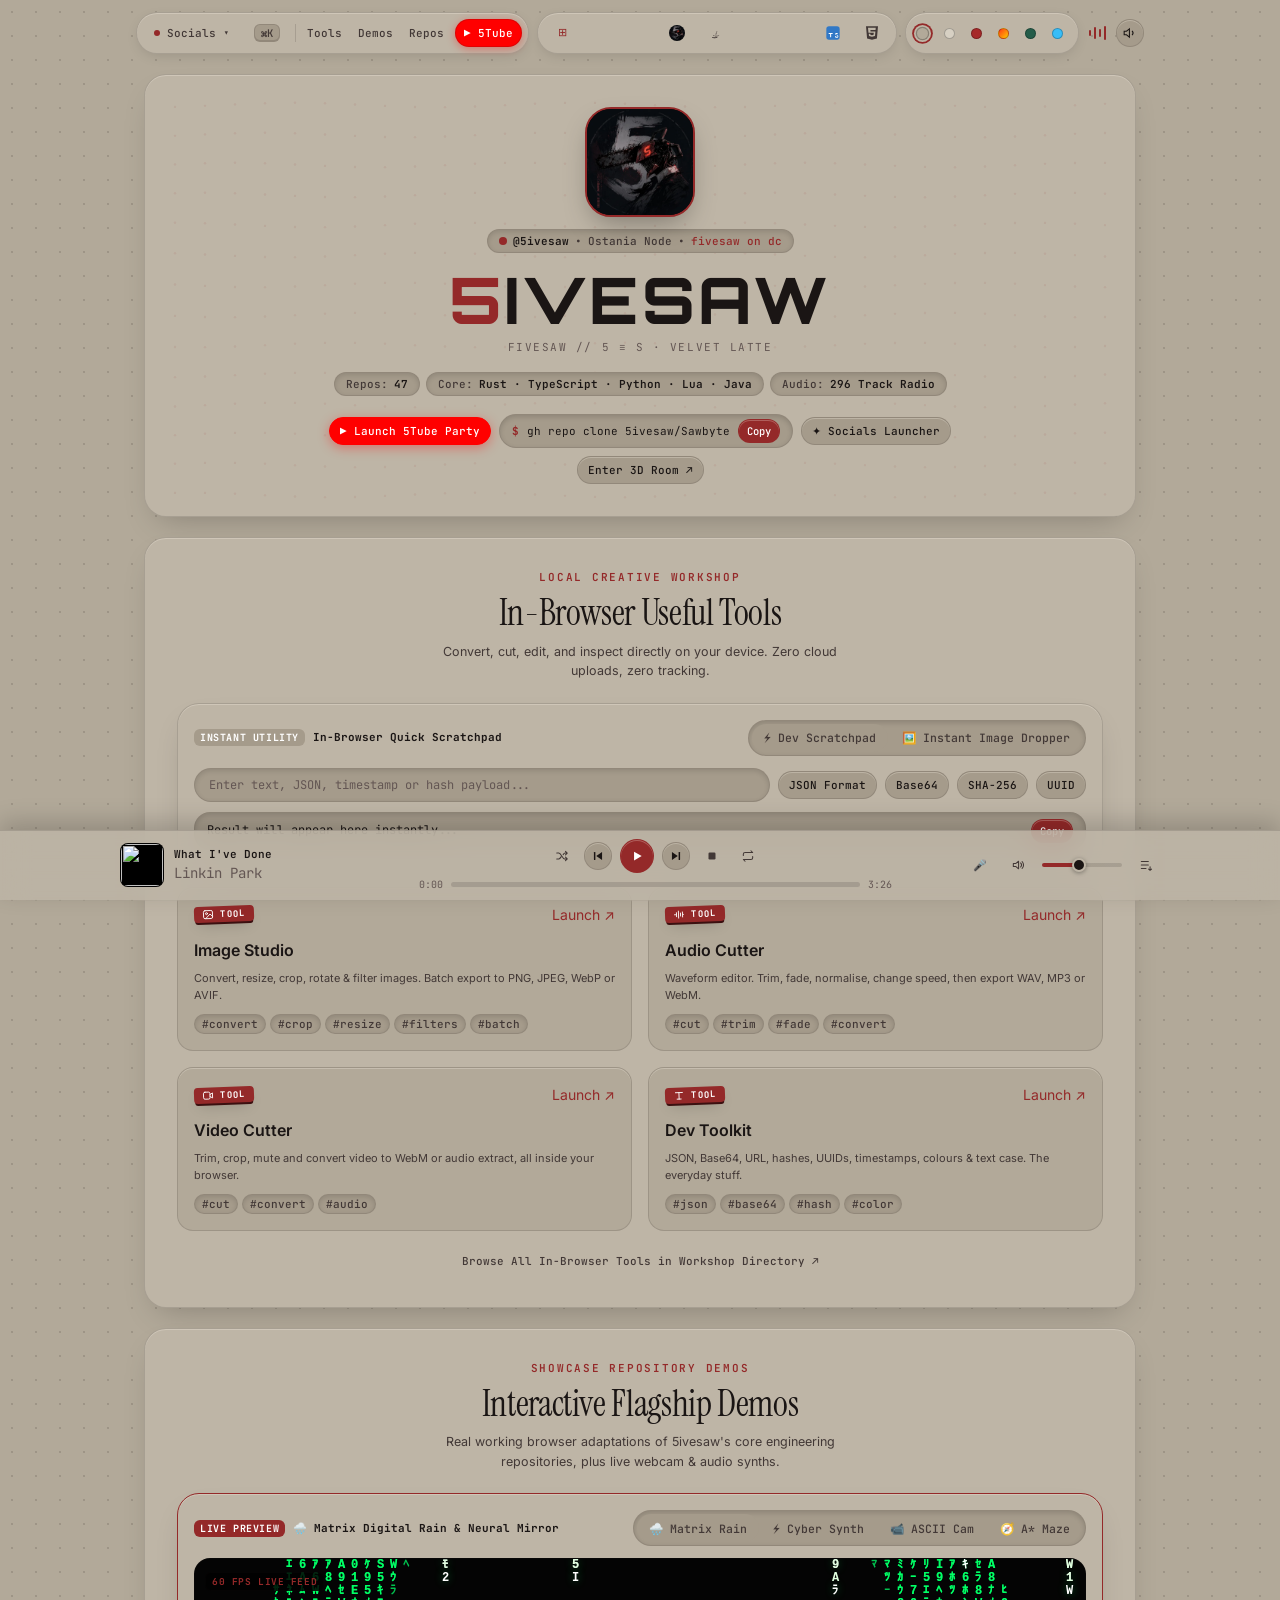
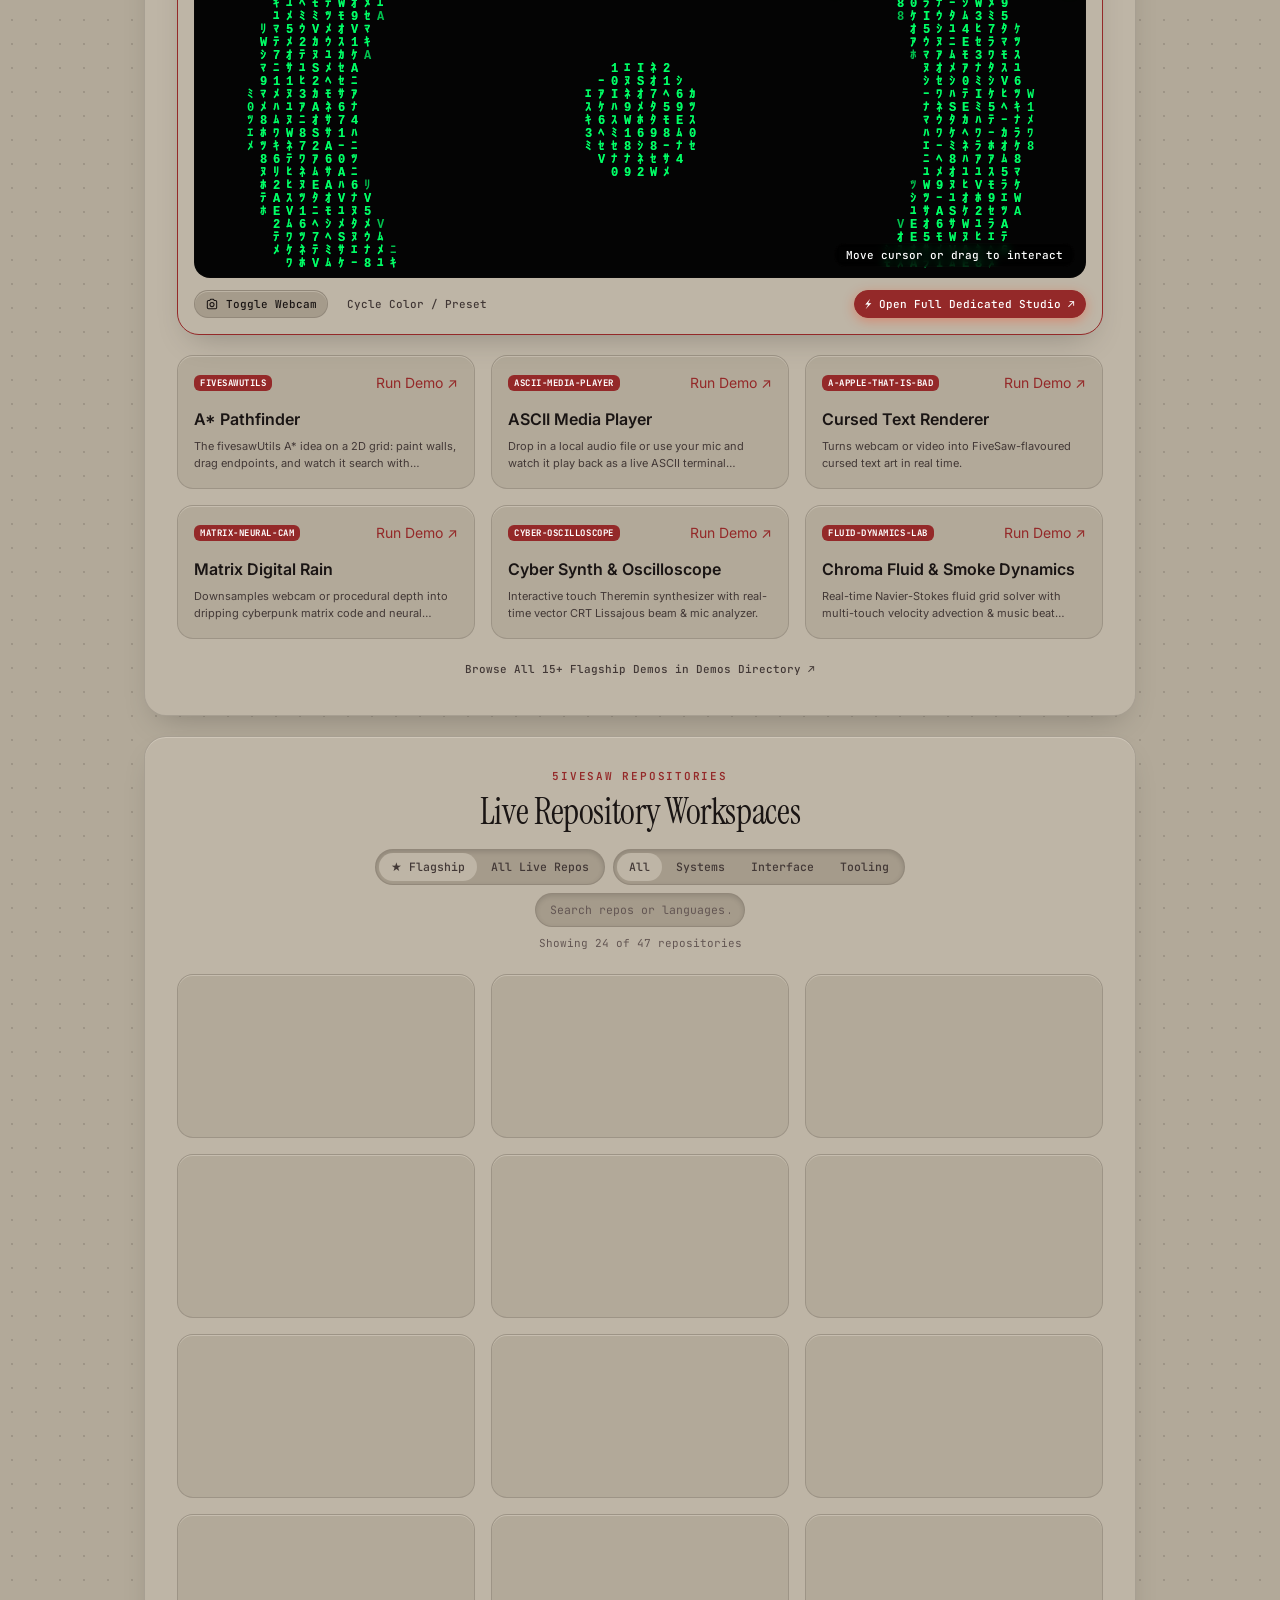
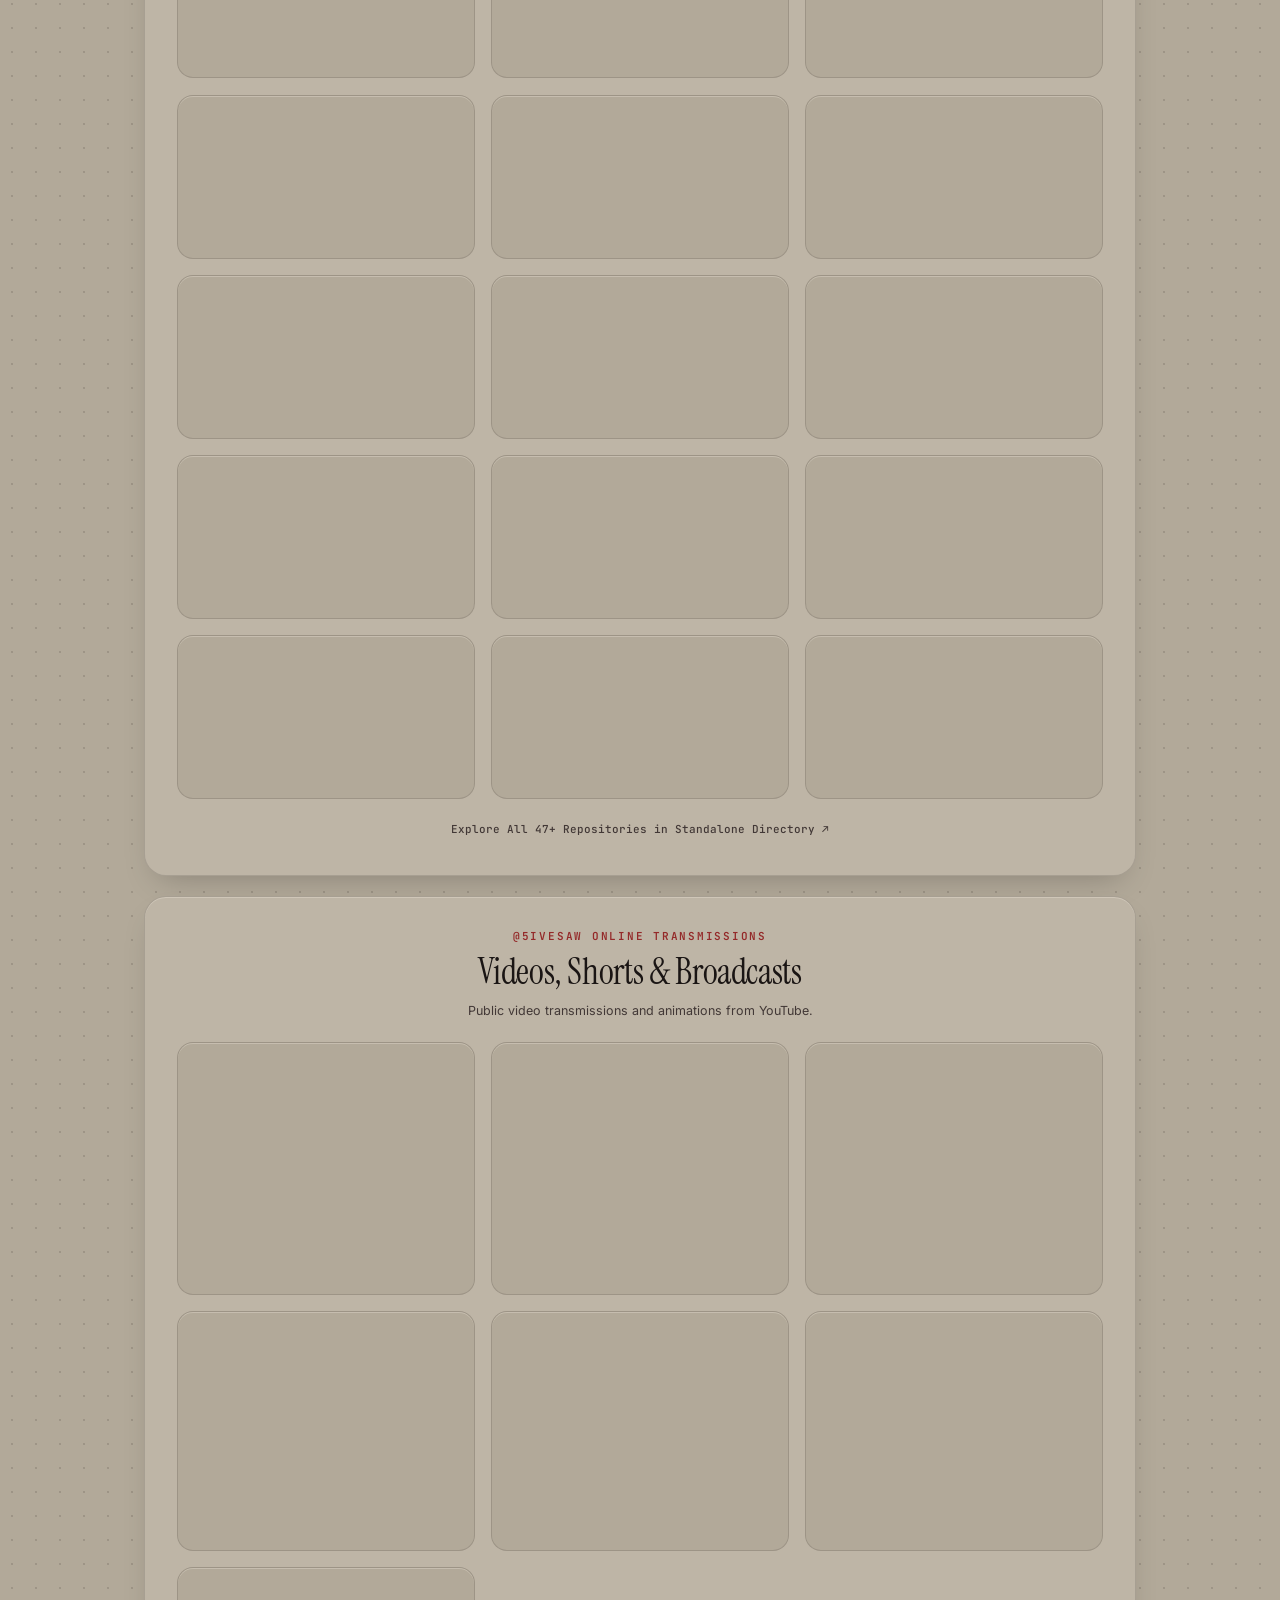
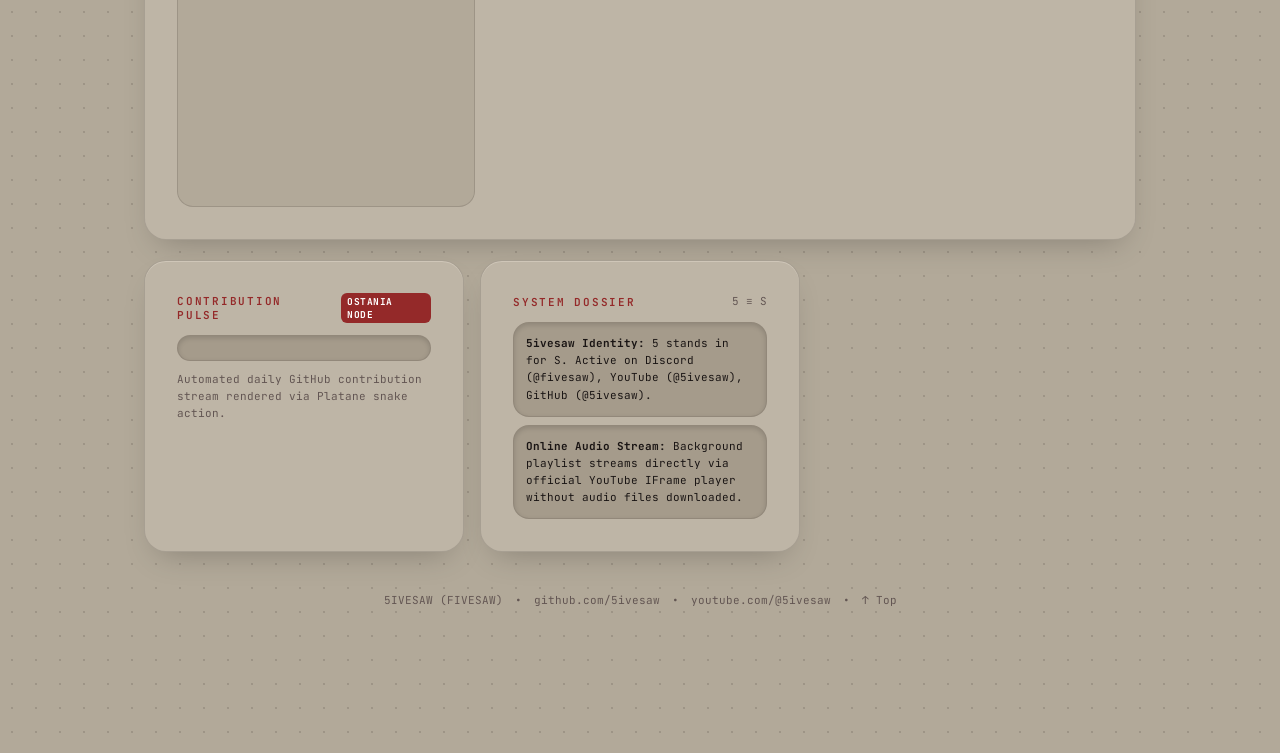
==== commit 2d7ff4cd: "feat(mobile): dedicated app-style mobile interface & eliminate mouse/context-menu latency" ====
--- a/index.html
+++ b/index.html
@@ -240,7 +240,8 @@
 
   <!-- Fixed Topbar -->
   <header id="topbar">
-    <div class="topbar-bar">
+    <!-- Desktop Topbar Bar (>= 641px) -->
+    <div class="topbar-bar desktop-topbar">
       <!-- Left: Socials & Navigation -->
       <div class="nav-pill" style="gap:2px;">
         <button type="button" id="socialsMenuBtn" class="btn sm ghost" title="Socials Launcher">
@@ -315,7 +316,70 @@
         </button>
       </div>
     </div>
+
+    <!-- Dedicated Native Mobile Topbar (< 640px) -->
+    <div class="topbar-bar mobile-topbar">
+      <a href="#/" class="row items-center" style="gap:7px;text-decoration:none;">
+        <span class="mobile-logo-dot"></span>
+        <span class="mono font-bold" style="font-size:14px;letter-spacing:0.5px;color:var(--ink);">5IVESAW</span>
+        <span id="mobileAudioBadge" class="badge" style="font-size:9px;padding:1px 6px;background:var(--elevated);color:var(--accent);border:1px solid var(--line);">RADIO</span>
+      </a>
+
+      <div class="row items-center" style="gap:4px;">
+        <button type="button" id="mobileThemeCycleBtn" class="btn sm icon ghost" title="Cycle Theme Palette">
+          <span id="mobileThemeDot" class="dot-swatch" style="width:12px;height:12px;border-radius:50%;background:var(--accent);display:inline-block;"></span>
+        </button>
+        <button type="button" id="mobileSearchBtn" class="btn sm icon ghost" title="Search Commands">
+          <svg viewBox="0 0 24 24" fill="none" stroke="currentColor" stroke-width="2" style="width:14px;height:14px;"><circle cx="11" cy="11" r="8"/><line x1="21" y1="21" x2="16.65" y2="16.65"/></svg>
+        </button>
+        <button type="button" id="mobileMenuBtn" class="btn sm icon" title="Open Menu">
+          <svg viewBox="0 0 24 24" fill="none" stroke="currentColor" stroke-width="2.2" style="width:16px;height:16px;"><line x1="3" y1="12" x2="21" y2="12"/><line x1="3" y1="6" x2="21" y2="6"/><line x1="3" y1="18" x2="21" y2="18"/></svg>
+        </button>
+      </div>
+    </div>
   </header>
+
+  <!-- Dedicated Mobile Navigation Drawer Modal -->
+  <div id="mobileDrawerModal" class="modal" role="dialog" aria-modal="true">
+    <div class="card pad mobile-drawer-sheet">
+      <div class="row between items-center pb-3 border-b border-[var(--line)]">
+        <div class="row items-center" style="gap:8px;">
+          <span class="mono font-bold" style="font-size:16px;color:var(--ink);">5IVESAW</span>
+          <span class="chip xs font-mono">OSTANIA NODE</span>
+        </div>
+        <button type="button" id="closeMobileDrawerBtn" class="btn sm ghost font-bold">✕</button>
+      </div>
+
+      <div class="stack" style="gap:6px;margin:14px 0;">
+        <a href="#/" class="mobile-drawer-link" data-mview="home">🏠 Home Overview</a>
+        <a href="#/demos" class="mobile-drawer-link" data-mview="demos">⚡ Interactive Demos (15+)</a>
+        <a href="#/tools" class="mobile-drawer-link" data-mview="tools">🛠️ In-Browser Workshop Tools</a>
+        <a href="#/repos" class="mobile-drawer-link" data-mview="repos">📦 Repositories Directory (47+)</a>
+        <a href="#/5tube" class="mobile-drawer-link" data-mview="tube" style="color:#FF3B14;font-weight:700;">▶ 5Tube Synchronized Theater</a>
+      </div>
+
+      <div class="pb-3 border-b border-[var(--line)]">
+        <span class="eyebrow" style="font-size:10px;margin-bottom:8px;display:block;">SWITCH THEME PALETTE</span>
+        <div class="grid grid-2" style="gap:6px;" id="mobileThemeGrid">
+          <button type="button" class="btn sm ghost mobile-theme-choice" data-set-tone="latte">☕ Velvet Latte</button>
+          <button type="button" class="btn sm ghost mobile-theme-choice" data-set-tone="cream">🥛 Warm Cream</button>
+          <button type="button" class="btn sm ghost mobile-theme-choice" data-set-tone="readme">🔴 README Red</button>
+          <button type="button" class="btn sm ghost mobile-theme-choice" data-set-tone="chainsaw">🪚 Chainsaw</button>
+          <button type="button" class="btn sm ghost mobile-theme-choice" data-set-tone="ostania">🌲 Ostania</button>
+          <button type="button" class="btn sm ghost mobile-theme-choice" data-set-tone="cyber">🌌 Cyber</button>
+        </div>
+      </div>
+
+      <div class="pt-3">
+        <span class="eyebrow" style="font-size:10px;margin-bottom:8px;display:block;">CONNECT &amp; LINKS</span>
+        <div class="row wrap" style="gap:8px;">
+          <a href="https://github.com/5ivesaw" target="_blank" rel="noopener noreferrer" class="btn sm ghost">GitHub ↗</a>
+          <a href="https://discord.com" target="_blank" rel="noopener noreferrer" class="btn sm ghost">Discord ↗</a>
+          <a href="https://youtube.com/@5ivesaw" target="_blank" rel="noopener noreferrer" class="btn sm ghost">YouTube ↗</a>
+        </div>
+      </div>
+    </div>
+  </div>
 
   <!-- Main Canvas -->
   <main id="appMain" class="max-w-5xl w-full mx-auto px-4 sm:px-6 pb-24">
@@ -870,6 +934,30 @@
     </div>
   </div>
 
+  <!-- Dedicated Mobile App Bottom Navigation Bar (< 640px) -->
+  <nav id="mobileBottomNav" aria-label="Mobile Navigation">
+    <a href="#/" class="mob-tab-btn active" data-tab="home">
+      <span class="mob-tab-icon">🏠</span>
+      <span class="mob-tab-label">Home</span>
+    </a>
+    <a href="#/demos" class="mob-tab-btn" data-tab="demos">
+      <span class="mob-tab-icon">⚡</span>
+      <span class="mob-tab-label">Demos</span>
+    </a>
+    <a href="#/tools" class="mob-tab-btn" data-tab="tools">
+      <span class="mob-tab-icon">🛠️</span>
+      <span class="mob-tab-label">Tools</span>
+    </a>
+    <a href="#/repos" class="mob-tab-btn" data-tab="repos">
+      <span class="mob-tab-icon">📦</span>
+      <span class="mob-tab-label">Repos</span>
+    </a>
+    <a href="#/5tube" class="mob-tab-btn" data-tab="tube">
+      <span class="mob-tab-icon">📺</span>
+      <span class="mob-tab-label">5Tube</span>
+    </a>
+  </nav>
+
   <!-- Toast Host -->
   <div class="toast-host" role="status" aria-live="polite"></div>
 
--- a/css/main.css
+++ b/css/main.css
@@ -383,8 +383,8 @@
 
 /* ---------- 7. OVERLAYS -------------------------------------------------- */
 .modal {
-  position: fixed; inset: 0; z-index: 90; display: grid; place-items: center; padding: 16px;
-  background: rgba(0, 0, 0, .55); backdrop-filter: blur(8px); -webkit-backdrop-filter: blur(8px);
+  position: fixed; inset: 0; z-index: 100000; display: grid; place-items: center; padding: 16px;
+  background: rgba(0, 0, 0, .6); backdrop-filter: blur(8px); -webkit-backdrop-filter: blur(8px);
   opacity: 0; visibility: hidden; transition: opacity .25s ease, visibility 0s linear .25s;
 }
 .modal.open { opacity: 1; visibility: visible; transition: opacity .25s ease; }
@@ -963,22 +963,19 @@
   -webkit-user-select: text !important;
 }
 
-/* Custom Context Menu */
+/* Custom Context Menu — Instant 0ms response */
 .context-menu {
   position: fixed;
   z-index: 100000;
   width: 220px;
   background: var(--elevated);
-  border: 1px solid var(--line);
+  border: 1px solid var(--line-strong);
   border-radius: var(--r);
   padding: 6px;
-  box-shadow: 0 12px 32px -4px rgba(0,0,0,0.45);
-  backdrop-filter: blur(12px);
-  -webkit-backdrop-filter: blur(12px);
+  box-shadow: 0 10px 28px -4px rgba(0,0,0,0.5);
   display: flex;
   flex-direction: column;
   gap: 2px;
-  animation: enter 0.15s var(--ease);
 }
 
 .context-menu.hidden {
@@ -1043,55 +1040,249 @@
   }
 }
 
-@media (max-width: 540px) {
+/* Desktop Only Elements */
+@media (min-width: 641px) {
+  .mobile-topbar { display: none !important; }
+  #mobileBottomNav { display: none !important; }
+  #mobileDrawerModal { display: none !important; }
+}
+
+/* Dedicated Mobile App Experience (<= 640px) */
+@media (max-width: 640px) {
+  /* Dedicated Mobile Topbar */
+  .desktop-topbar { display: none !important; }
+  #overviewCard { display: none !important; }
+
   #topbar {
-    padding: 0 4px;
-  }
-  .nav-pill {
-    height: 36px;
-    padding: 0 4px;
-    max-width: calc(100vw - 16px);
-    overflow-x: auto;
-    scrollbar-width: none;
-  }
-  .nav-pill::-webkit-scrollbar {
-    display: none;
-  }
-  .nav-pill .btn.sm {
-    padding: 0 5px !important;
+    padding: 0 10px;
+    margin: 6px auto 10px;
+    top: 4px;
+    width: 100%;
+  }
+
+  .mobile-topbar {
+    display: flex !important;
+    align-items: center;
+    justify-content: space-between;
+    width: 100%;
+    height: 44px;
+    background: var(--elevated);
+    border: 1px solid var(--line);
+    border-radius: var(--r-full);
+    padding: 0 14px;
+    box-shadow: 0 4px 14px rgba(0,0,0,0.18);
+  }
+
+  .mobile-logo-dot {
+    width: 8px;
+    height: 8px;
+    border-radius: 50%;
+    background: var(--accent);
+    box-shadow: 0 0 8px var(--accent);
+    display: inline-block;
+  }
+
+  /* Dedicated Mobile Bottom App Bar */
+  #mobileBottomNav {
+    display: flex !important;
+    position: fixed;
+    bottom: 0;
+    left: 0;
+    right: 0;
+    height: 52px;
+    background: var(--elevated);
+    border-top: 1px solid var(--line);
+    z-index: 9999;
+    justify-content: space-around;
+    align-items: center;
+    padding-bottom: env(safe-area-inset-bottom, 0);
+    box-shadow: 0 -4px 16px rgba(0,0,0,0.25);
+  }
+
+  .mob-tab-btn {
+    display: flex;
+    flex-direction: column;
+    align-items: center;
+    justify-content: center;
+    gap: 2px;
+    flex: 1;
+    height: 100%;
+    text-decoration: none;
+    color: var(--muted);
+    transition: color 0.15s ease, transform 0.15s ease;
+  }
+  .mob-tab-btn.active {
+    color: var(--accent);
+    font-weight: 700;
+  }
+  .mob-tab-btn:active {
+    transform: scale(0.92);
+  }
+  .mob-tab-icon {
+    font-size: 16px;
+    line-height: 1;
+  }
+  .mob-tab-label {
+    font-family: var(--font-mono);
+    font-size: 10px;
+    letter-spacing: 0.2px;
+  }
+
+  /* Dedicated Mobile Mini-Player Music Dock */
+  #musicDock {
+    position: fixed !important;
+    bottom: 58px !important;
+    left: 10px !important;
+    right: 10px !important;
+    width: auto !important;
+    height: 46px !important;
+    border-radius: 23px !important;
+    padding: 4px 10px !important;
+    background: var(--elevated) !important;
+    border: 1px solid var(--line-strong) !important;
+    box-shadow: 0 8px 24px rgba(0,0,0,0.4) !important;
+    z-index: 9998 !important;
+    display: flex !important;
+    align-items: center !important;
+  }
+
+  #dockShuffleBtn, #dockStopBtn, #dockRepeatBtn, #dockVolSlider,
+  #dockMuteBtn, #dockTimeCur, #dockTimeDur, #dockLiveAudioBtn, #dockPrevBtn {
+    display: none !important;
+  }
+
+  #dockProgressTrack {
+    position: absolute;
+    top: 0;
+    left: 16px;
+    right: 16px;
+    height: 2px;
+    background: rgba(255,255,255,0.08);
+    border-radius: 1px;
+  }
+
+  .dock-content {
+    display: flex !important;
+    width: 100% !important;
+    align-items: center !important;
+    justify-content: space-between !important;
+    gap: 8px !important;
+  }
+
+  .dock-thumb-box {
+    width: 32px !important;
+    height: 32px !important;
+    border-radius: 50% !important;
+    overflow: hidden !important;
+    border: 1.5px solid var(--line) !important;
+    flex-shrink: 0 !important;
+  }
+
+  #dockTitle {
     font-size: 11px !important;
-  }
-  .theme-dot-btn {
-    height: 24px;
-    padding: 0 3px;
-  }
-  .dot-label {
+    max-width: 130px !important;
+  }
+  #dockArtist {
+    font-size: 10px !important;
+    max-width: 130px !important;
+  }
+
+  #dockPlayBtn {
+    width: 32px !important;
+    height: 32px !important;
+    border-radius: 50% !important;
+    flex-shrink: 0 !important;
+  }
+  #dockNextBtn, #dockQueueToggle {
+    width: 28px !important;
+    height: 28px !important;
+    flex-shrink: 0 !important;
+  }
+
+  #dockQueueDrawer {
+    position: fixed !important;
+    bottom: 110px !important;
+    left: 10px !important;
+    right: 10px !important;
+    max-height: 55vh !important;
+    border-radius: var(--r) !important;
+    z-index: 9999 !important;
+  }
+
+  /* Dedicated Mobile Hero Card */
+  #heroFieldCanvas {
+    display: none !important; /* Save mobile battery & CPU */
+  }
+
+  .hero-avatar-box {
+    width: 64px !important;
+    height: 64px !important;
+  }
+
+  .display {
+    font-size: 26px !important;
+  }
+
+  #appMain {
+    padding-bottom: 120px !important; /* Space for mini player + bottom nav */
+    padding-left: 10px !important;
+    padding-right: 10px !important;
+  }
+
+  /* Hide verbose CLI clone string on small screens */
+  .well.row.xs.mono {
     display: none !important;
   }
-  /* Bottom Music Dock on Small Mobile */
-  #musicDock {
-    padding: 6px 10px;
-  }
-  .dock-content {
-    gap: 8px;
-  }
-  #dockVolSlider, #dockRepeatBtn, #dockShuffleBtn {
-    display: none !important;
-  }
-  .dock-thumb-box {
-    width: 36px;
-    height: 36px;
-  }
-  /* Grids wrap to single column on mobile */
-  .grid-2, .grid-3 {
+
+  /* Grids wrap to clean single column */
+  .grid-2, .grid-3, .grid-4 {
     grid-template-columns: 1fr !important;
   }
+
   .btn {
     white-space: normal;
     text-align: center;
     max-width: 100%;
     height: auto;
     min-height: 32px;
+  }
+
+  /* Full mobile touch cards */
+  .card.pad {
+    padding: 14px 12px !important;
+  }
+
+  /* Mobile Drawer Sheet */
+  .mobile-drawer-sheet {
+    max-width: 320px;
+    width: 90%;
+    margin: auto;
+    border-radius: var(--r);
+    background: var(--elevated);
+    border: 1px solid var(--line-strong);
+    padding: 16px;
+    box-shadow: 0 20px 40px rgba(0,0,0,0.55);
+  }
+
+  .mobile-drawer-link {
+    display: flex;
+    align-items: center;
+    gap: 10px;
+    padding: 10px 14px;
+    border-radius: var(--r-sm);
+    font-family: var(--font-mono);
+    font-size: 13px;
+    font-weight: 600;
+    color: var(--ink);
+    text-decoration: none;
+    background: var(--surface);
+    border: 1px solid var(--line);
+    transition: background-color 0.15s ease, border-color 0.15s ease;
+  }
+  .mobile-drawer-link:hover, .mobile-drawer-link:active {
+    background: var(--bg);
+    border-color: var(--accent);
+    color: var(--accent);
   }
 }
 
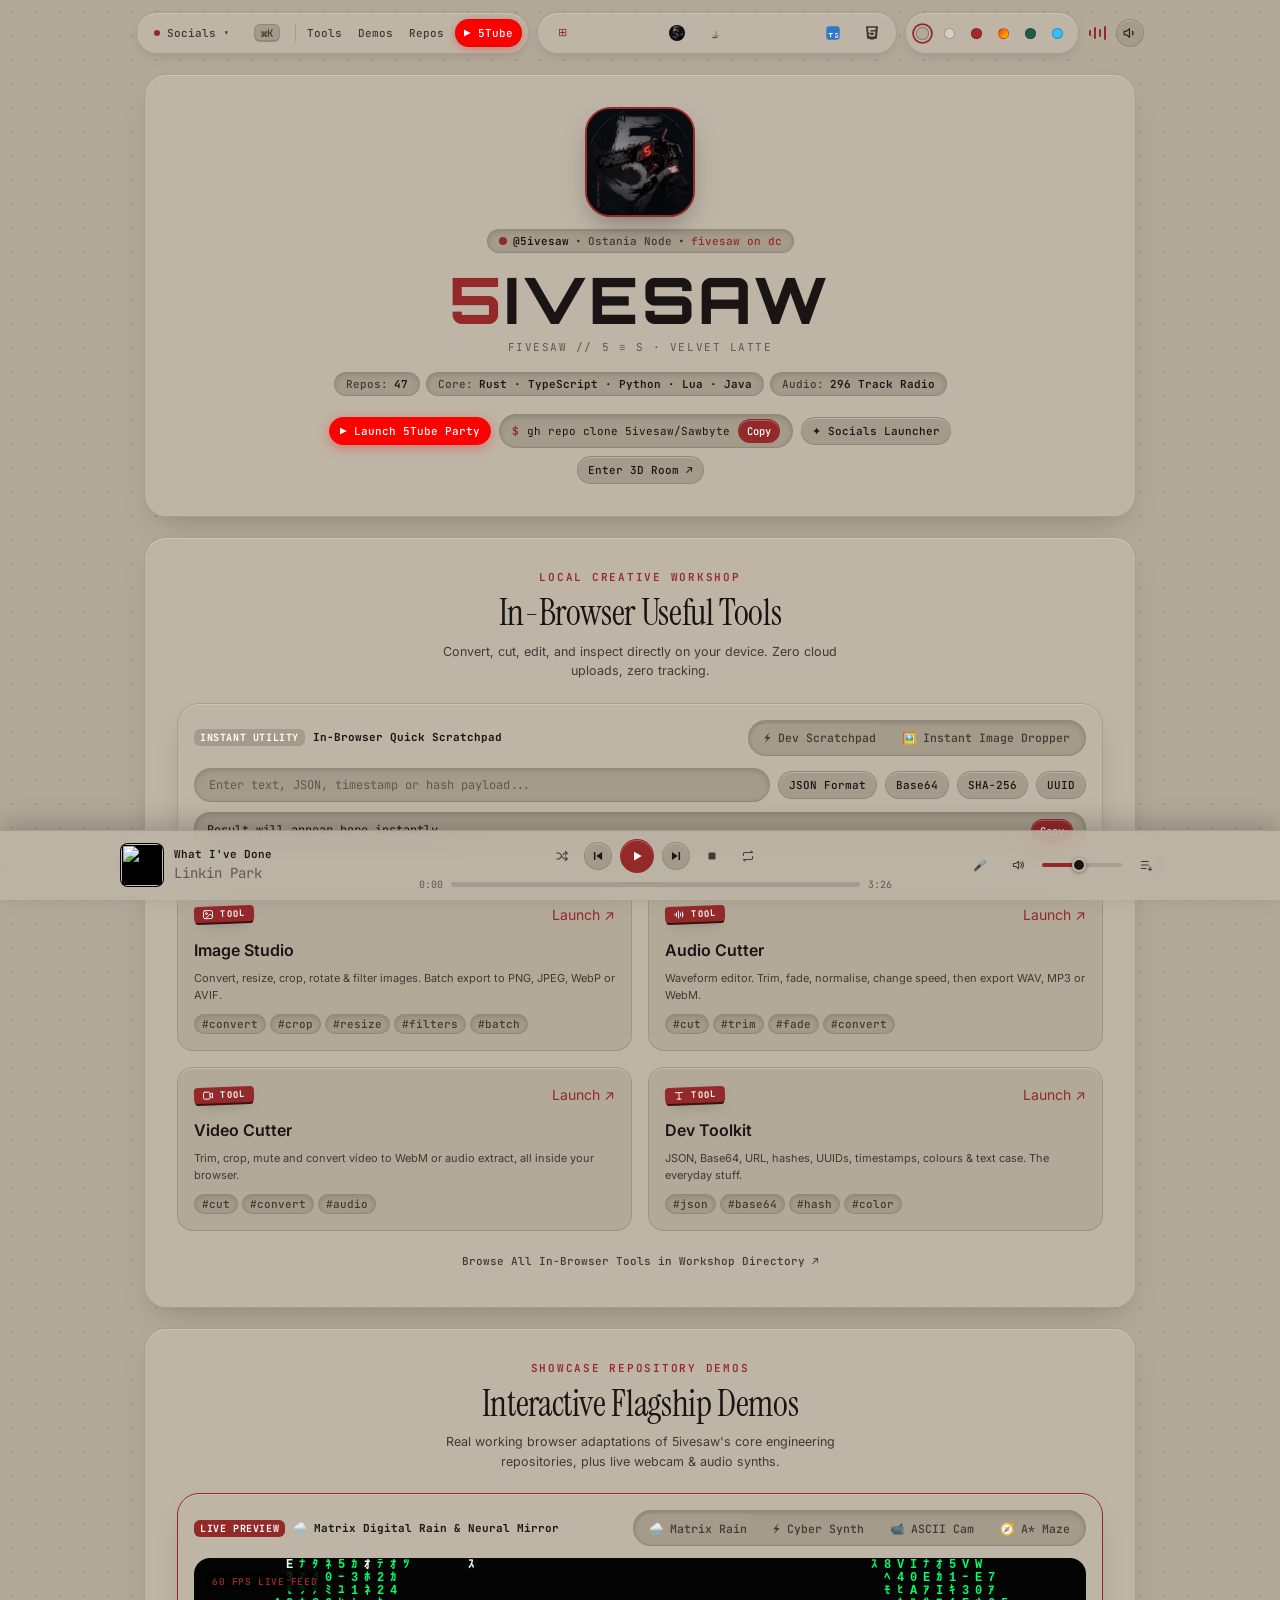
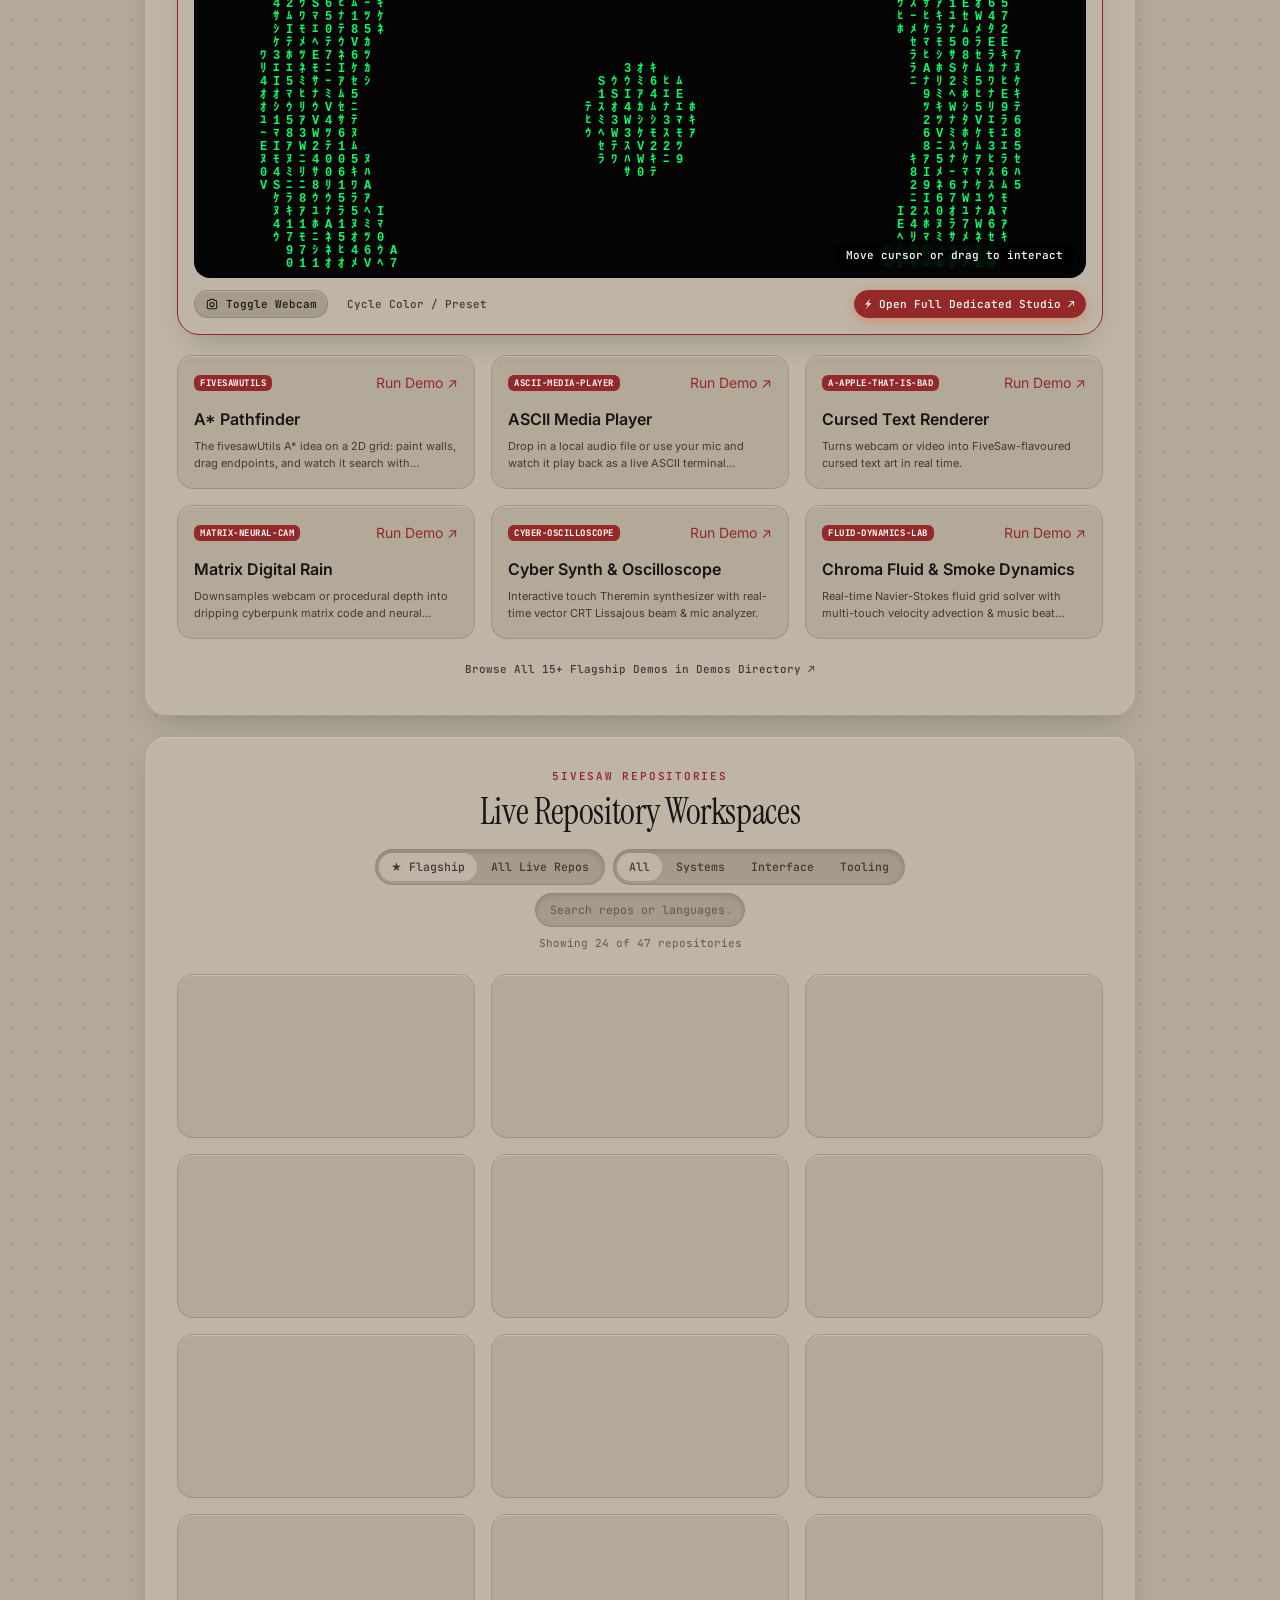
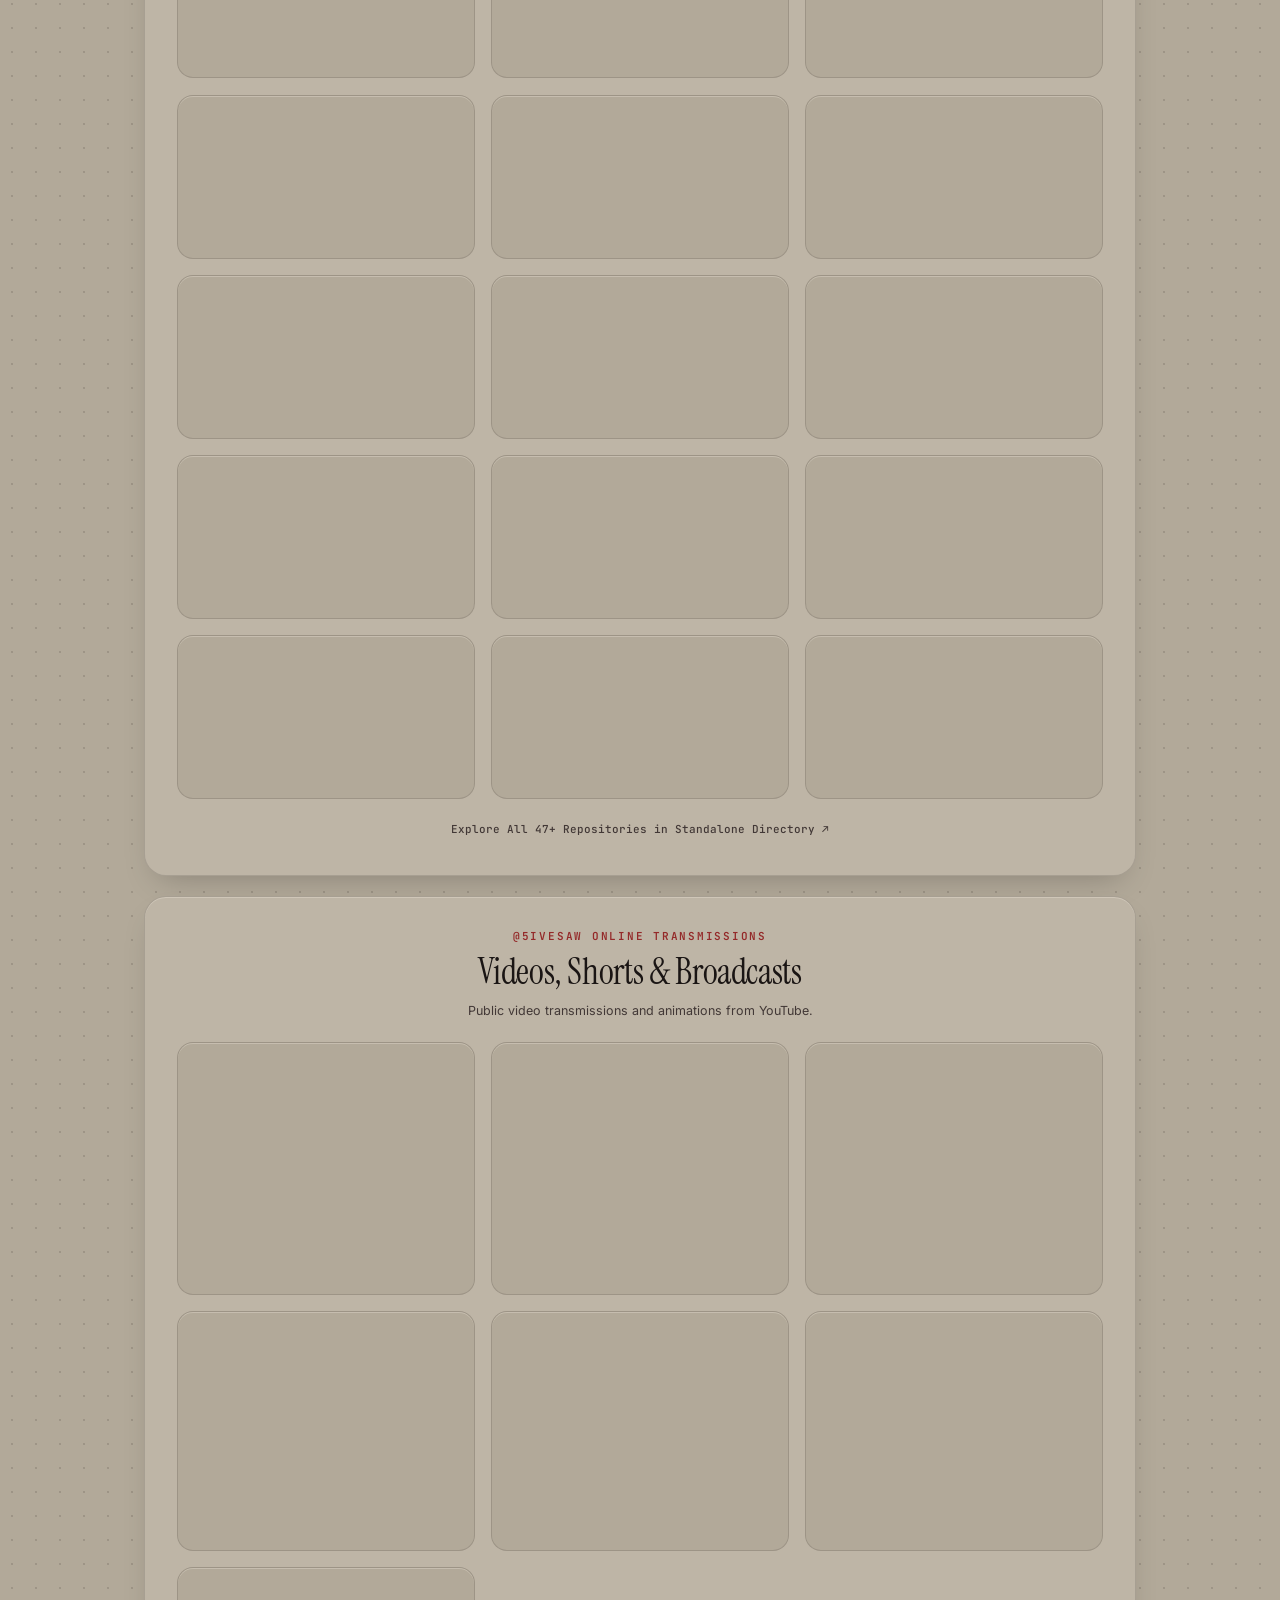
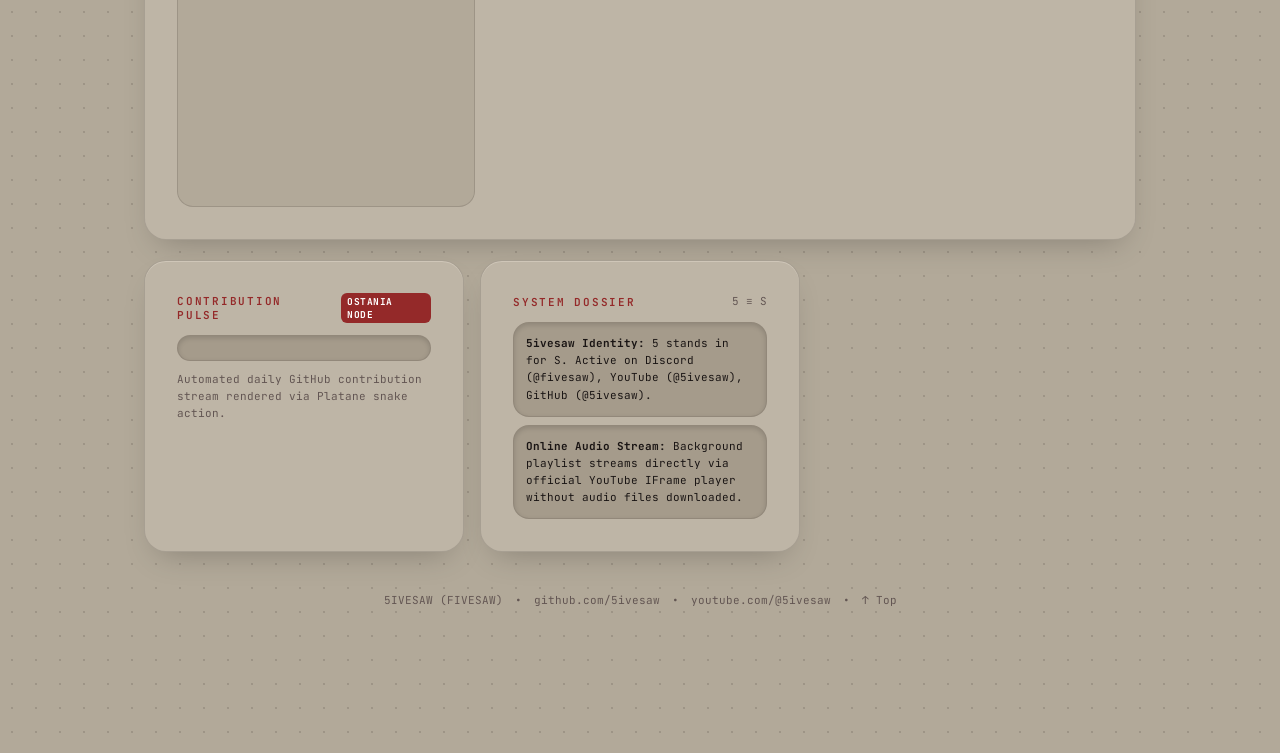
==== commit bcae08b3: "style(mobile): replace emojis with vector SVGs & balance bottom player proportions" ====
--- a/index.html
+++ b/index.html
@@ -351,22 +351,55 @@
       </div>
 
       <div class="stack" style="gap:6px;margin:14px 0;">
-        <a href="#/" class="mobile-drawer-link" data-mview="home">🏠 Home Overview</a>
-        <a href="#/demos" class="mobile-drawer-link" data-mview="demos">⚡ Interactive Demos (15+)</a>
-        <a href="#/tools" class="mobile-drawer-link" data-mview="tools">🛠️ In-Browser Workshop Tools</a>
-        <a href="#/repos" class="mobile-drawer-link" data-mview="repos">📦 Repositories Directory (47+)</a>
-        <a href="#/5tube" class="mobile-drawer-link" data-mview="tube" style="color:#FF3B14;font-weight:700;">▶ 5Tube Synchronized Theater</a>
+        <a href="#/" class="mobile-drawer-link" data-mview="home">
+          <svg viewBox="0 0 24 24" fill="none" stroke="currentColor" stroke-width="2" style="width:16px;height:16px;"><path d="M4 11.5 12 5l8 6.5V20a1 1 0 0 1-1 1h-4.5v-6h-5v6H5a1 1 0 0 1-1-1z"/></svg>
+          <span>Home Overview</span>
+        </a>
+        <a href="#/demos" class="mobile-drawer-link" data-mview="demos">
+          <svg viewBox="0 0 24 24" fill="none" stroke="currentColor" stroke-width="2" style="width:16px;height:16px;"><polygon points="13 2 3 14 12 14 11 22 21 10 12 10 13 2"/></svg>
+          <span>Interactive Demos (15+)</span>
+        </a>
+        <a href="#/tools" class="mobile-drawer-link" data-mview="tools">
+          <svg viewBox="0 0 24 24" fill="none" stroke="currentColor" stroke-width="2" style="width:16px;height:16px;"><path d="M14.7 6.3a4 4 0 0 0 5 5L21 13l-8 8-3-3 1.4-1.4M14.7 6.3 9.3 11.7M14.7 6.3 13 4.5a4 4 0 0 0-5.6 5.6l1.9 1.6M3 21l6-6"/></svg>
+          <span>In-Browser Creative Tools</span>
+        </a>
+        <a href="#/repos" class="mobile-drawer-link" data-mview="repos">
+          <svg viewBox="0 0 24 24" fill="none" stroke="currentColor" stroke-width="2" style="width:16px;height:16px;"><path d="M21 16V8a2 2 0 0 0-1-1.73l-7-4a2 2 0 0 0-2 0l-7 4A2 2 0 0 0 3 8v8a2 2 0 0 0 1 1.73l7 4a2 2 0 0 0 2 0l7-4A2 2 0 0 0 21 16z"/><polyline points="3.27 6.96 12 12.01 20.73 6.96"/><line x1="12" y1="22.08" x2="12" y2="12"/></svg>
+          <span>Repositories Directory (47+)</span>
+        </a>
+        <a href="#/5tube" class="mobile-drawer-link" data-mview="tube" style="color:#FF3B14;font-weight:700;">
+          <svg viewBox="0 0 24 24" fill="none" stroke="currentColor" stroke-width="2" style="width:16px;height:16px;"><rect x="3" y="5" width="13" height="14" rx="3"/><path d="m16 10 5-3v10l-5-3"/></svg>
+          <span>5Tube Synchronized Theater</span>
+        </a>
       </div>
 
       <div class="pb-3 border-b border-[var(--line)]">
         <span class="eyebrow" style="font-size:10px;margin-bottom:8px;display:block;">SWITCH THEME PALETTE</span>
         <div class="grid grid-2" style="gap:6px;" id="mobileThemeGrid">
-          <button type="button" class="btn sm ghost mobile-theme-choice" data-set-tone="latte">☕ Velvet Latte</button>
-          <button type="button" class="btn sm ghost mobile-theme-choice" data-set-tone="cream">🥛 Warm Cream</button>
-          <button type="button" class="btn sm ghost mobile-theme-choice" data-set-tone="readme">🔴 README Red</button>
-          <button type="button" class="btn sm ghost mobile-theme-choice" data-set-tone="chainsaw">🪚 Chainsaw</button>
-          <button type="button" class="btn sm ghost mobile-theme-choice" data-set-tone="ostania">🌲 Ostania</button>
-          <button type="button" class="btn sm ghost mobile-theme-choice" data-set-tone="cyber">🌌 Cyber</button>
+          <button type="button" class="btn sm ghost mobile-theme-choice" data-set-tone="latte">
+            <span class="dot-swatch" style="background:#B2A999;width:9px;height:9px;border-radius:50%;display:inline-block;margin-right:6px;"></span>
+            <span>Velvet Latte</span>
+          </button>
+          <button type="button" class="btn sm ghost mobile-theme-choice" data-set-tone="cream">
+            <span class="dot-swatch" style="background:#D7D0C3;width:9px;height:9px;border-radius:50%;display:inline-block;margin-right:6px;"></span>
+            <span>Warm Cream</span>
+          </button>
+          <button type="button" class="btn sm ghost mobile-theme-choice" data-set-tone="readme">
+            <span class="dot-swatch" style="background:#A62929;width:9px;height:9px;border-radius:50%;display:inline-block;margin-right:6px;"></span>
+            <span>README Red</span>
+          </button>
+          <button type="button" class="btn sm ghost mobile-theme-choice" data-set-tone="chainsaw">
+            <span class="dot-swatch" style="background:linear-gradient(135deg, #FF3B14, #FFC700);width:9px;height:9px;border-radius:50%;display:inline-block;margin-right:6px;"></span>
+            <span>Chainsaw</span>
+          </button>
+          <button type="button" class="btn sm ghost mobile-theme-choice" data-set-tone="ostania">
+            <span class="dot-swatch" style="background:#245C49;width:9px;height:9px;border-radius:50%;display:inline-block;margin-right:6px;"></span>
+            <span>Ostania</span>
+          </button>
+          <button type="button" class="btn sm ghost mobile-theme-choice" data-set-tone="cyber">
+            <span class="dot-swatch" style="background:#38BDF8;width:9px;height:9px;border-radius:50%;display:inline-block;margin-right:6px;"></span>
+            <span>Cyber Cobalt</span>
+          </button>
         </div>
       </div>
 
@@ -937,23 +970,23 @@
   <!-- Dedicated Mobile App Bottom Navigation Bar (< 640px) -->
   <nav id="mobileBottomNav" aria-label="Mobile Navigation">
     <a href="#/" class="mob-tab-btn active" data-tab="home">
-      <span class="mob-tab-icon">🏠</span>
+      <svg class="mob-tab-icon" viewBox="0 0 24 24" fill="none" stroke="currentColor" stroke-width="1.8"><path d="M4 11.5 12 5l8 6.5V20a1 1 0 0 1-1 1h-4.5v-6h-5v6H5a1 1 0 0 1-1-1z"/></svg>
       <span class="mob-tab-label">Home</span>
     </a>
     <a href="#/demos" class="mob-tab-btn" data-tab="demos">
-      <span class="mob-tab-icon">⚡</span>
+      <svg class="mob-tab-icon" viewBox="0 0 24 24" fill="none" stroke="currentColor" stroke-width="1.8"><polygon points="13 2 3 14 12 14 11 22 21 10 12 10 13 2"/></svg>
       <span class="mob-tab-label">Demos</span>
     </a>
     <a href="#/tools" class="mob-tab-btn" data-tab="tools">
-      <span class="mob-tab-icon">🛠️</span>
+      <svg class="mob-tab-icon" viewBox="0 0 24 24" fill="none" stroke="currentColor" stroke-width="1.8"><path d="M14.7 6.3a4 4 0 0 0 5 5L21 13l-8 8-3-3 1.4-1.4M14.7 6.3 9.3 11.7M14.7 6.3 13 4.5a4 4 0 0 0-5.6 5.6l1.9 1.6M3 21l6-6"/></svg>
       <span class="mob-tab-label">Tools</span>
     </a>
     <a href="#/repos" class="mob-tab-btn" data-tab="repos">
-      <span class="mob-tab-icon">📦</span>
+      <svg class="mob-tab-icon" viewBox="0 0 24 24" fill="none" stroke="currentColor" stroke-width="1.8"><path d="M21 16V8a2 2 0 0 0-1-1.73l-7-4a2 2 0 0 0-2 0l-7 4A2 2 0 0 0 3 8v8a2 2 0 0 0 1 1.73l7 4a2 2 0 0 0 2 0l7-4A2 2 0 0 0 21 16z"/><polyline points="3.27 6.96 12 12.01 20.73 6.96"/><line x1="12" y1="22.08" x2="12" y2="12"/></svg>
       <span class="mob-tab-label">Repos</span>
     </a>
     <a href="#/5tube" class="mob-tab-btn" data-tab="tube">
-      <span class="mob-tab-icon">📺</span>
+      <svg class="mob-tab-icon" viewBox="0 0 24 24" fill="none" stroke="currentColor" stroke-width="1.8"><rect x="3" y="5" width="13" height="14" rx="3"/><path d="m16 10 5-3v10l-5-3"/></svg>
       <span class="mob-tab-label">5Tube</span>
     </a>
   </nav>
--- a/css/main.css
+++ b/css/main.css
@@ -1089,14 +1089,14 @@
     bottom: 0;
     left: 0;
     right: 0;
-    height: 52px;
+    height: 56px;
     background: var(--elevated);
     border-top: 1px solid var(--line);
     z-index: 9999;
     justify-content: space-around;
     align-items: center;
     padding-bottom: env(safe-area-inset-bottom, 0);
-    box-shadow: 0 -4px 16px rgba(0,0,0,0.25);
+    box-shadow: 0 -4px 20px rgba(0,0,0,0.3);
   }
 
   .mob-tab-btn {
@@ -1104,11 +1104,11 @@
     flex-direction: column;
     align-items: center;
     justify-content: center;
-    gap: 2px;
+    gap: 3px;
     flex: 1;
     height: 100%;
     text-decoration: none;
-    color: var(--muted);
+    color: var(--faint);
     transition: color 0.15s ease, transform 0.15s ease;
   }
   .mob-tab-btn.active {
@@ -1119,28 +1119,30 @@
     transform: scale(0.92);
   }
   .mob-tab-icon {
-    font-size: 16px;
-    line-height: 1;
+    width: 20px;
+    height: 20px;
+    display: block;
   }
   .mob-tab-label {
     font-family: var(--font-mono);
     font-size: 10px;
-    letter-spacing: 0.2px;
-  }
-
-  /* Dedicated Mobile Mini-Player Music Dock */
+    letter-spacing: 0.4px;
+    text-transform: uppercase;
+  }
+
+  /* Dedicated Mobile Mini-Player Music Dock (Pixel-Perfect Proportions) */
   #musicDock {
     position: fixed !important;
-    bottom: 58px !important;
-    left: 10px !important;
-    right: 10px !important;
+    bottom: 64px !important;
+    left: 12px !important;
+    right: 12px !important;
     width: auto !important;
-    height: 46px !important;
-    border-radius: 23px !important;
-    padding: 4px 10px !important;
+    height: 52px !important;
+    border-radius: var(--r) !important;
+    padding: 0 12px !important;
     background: var(--elevated) !important;
     border: 1px solid var(--line-strong) !important;
-    box-shadow: 0 8px 24px rgba(0,0,0,0.4) !important;
+    box-shadow: 0 8px 24px rgba(0,0,0,0.45) !important;
     z-index: 9998 !important;
     display: flex !important;
     align-items: center !important;
@@ -1154,8 +1156,8 @@
   #dockProgressTrack {
     position: absolute;
     top: 0;
-    left: 16px;
-    right: 16px;
+    left: 12px;
+    right: 12px;
     height: 2px;
     background: rgba(255,255,255,0.08);
     border-radius: 1px;
@@ -1166,45 +1168,52 @@
     width: 100% !important;
     align-items: center !important;
     justify-content: space-between !important;
-    gap: 8px !important;
+    gap: 10px !important;
   }
 
   .dock-thumb-box {
-    width: 32px !important;
-    height: 32px !important;
+    width: 38px !important;
+    height: 38px !important;
+    border-radius: 6px !important;
+    overflow: hidden !important;
+    border: 1px solid var(--line) !important;
+    flex-shrink: 0 !important;
+  }
+
+  #dockTitle {
+    font-size: 12px !important;
+    font-weight: 600 !important;
+    color: var(--ink) !important;
+    max-width: 140px !important;
+    line-height: 1.2 !important;
+  }
+  #dockArtist {
+    font-size: 10.5px !important;
+    color: var(--faint) !important;
+    max-width: 140px !important;
+    margin-top: 2px !important;
+  }
+
+  #dockPlayBtn {
+    width: 34px !important;
+    height: 34px !important;
     border-radius: 50% !important;
-    overflow: hidden !important;
-    border: 1.5px solid var(--line) !important;
+    background: var(--accent) !important;
+    color: var(--on-accent, #fff) !important;
     flex-shrink: 0 !important;
   }
-
-  #dockTitle {
-    font-size: 11px !important;
-    max-width: 130px !important;
-  }
-  #dockArtist {
-    font-size: 10px !important;
-    max-width: 130px !important;
-  }
-
-  #dockPlayBtn {
-    width: 32px !important;
-    height: 32px !important;
-    border-radius: 50% !important;
-    flex-shrink: 0 !important;
-  }
   #dockNextBtn, #dockQueueToggle {
-    width: 28px !important;
-    height: 28px !important;
+    width: 30px !important;
+    height: 30px !important;
     flex-shrink: 0 !important;
   }
 
   #dockQueueDrawer {
     position: fixed !important;
-    bottom: 110px !important;
-    left: 10px !important;
-    right: 10px !important;
-    max-height: 55vh !important;
+    bottom: 124px !important;
+    left: 12px !important;
+    right: 12px !important;
+    max-height: 52vh !important;
     border-radius: var(--r) !important;
     z-index: 9999 !important;
   }
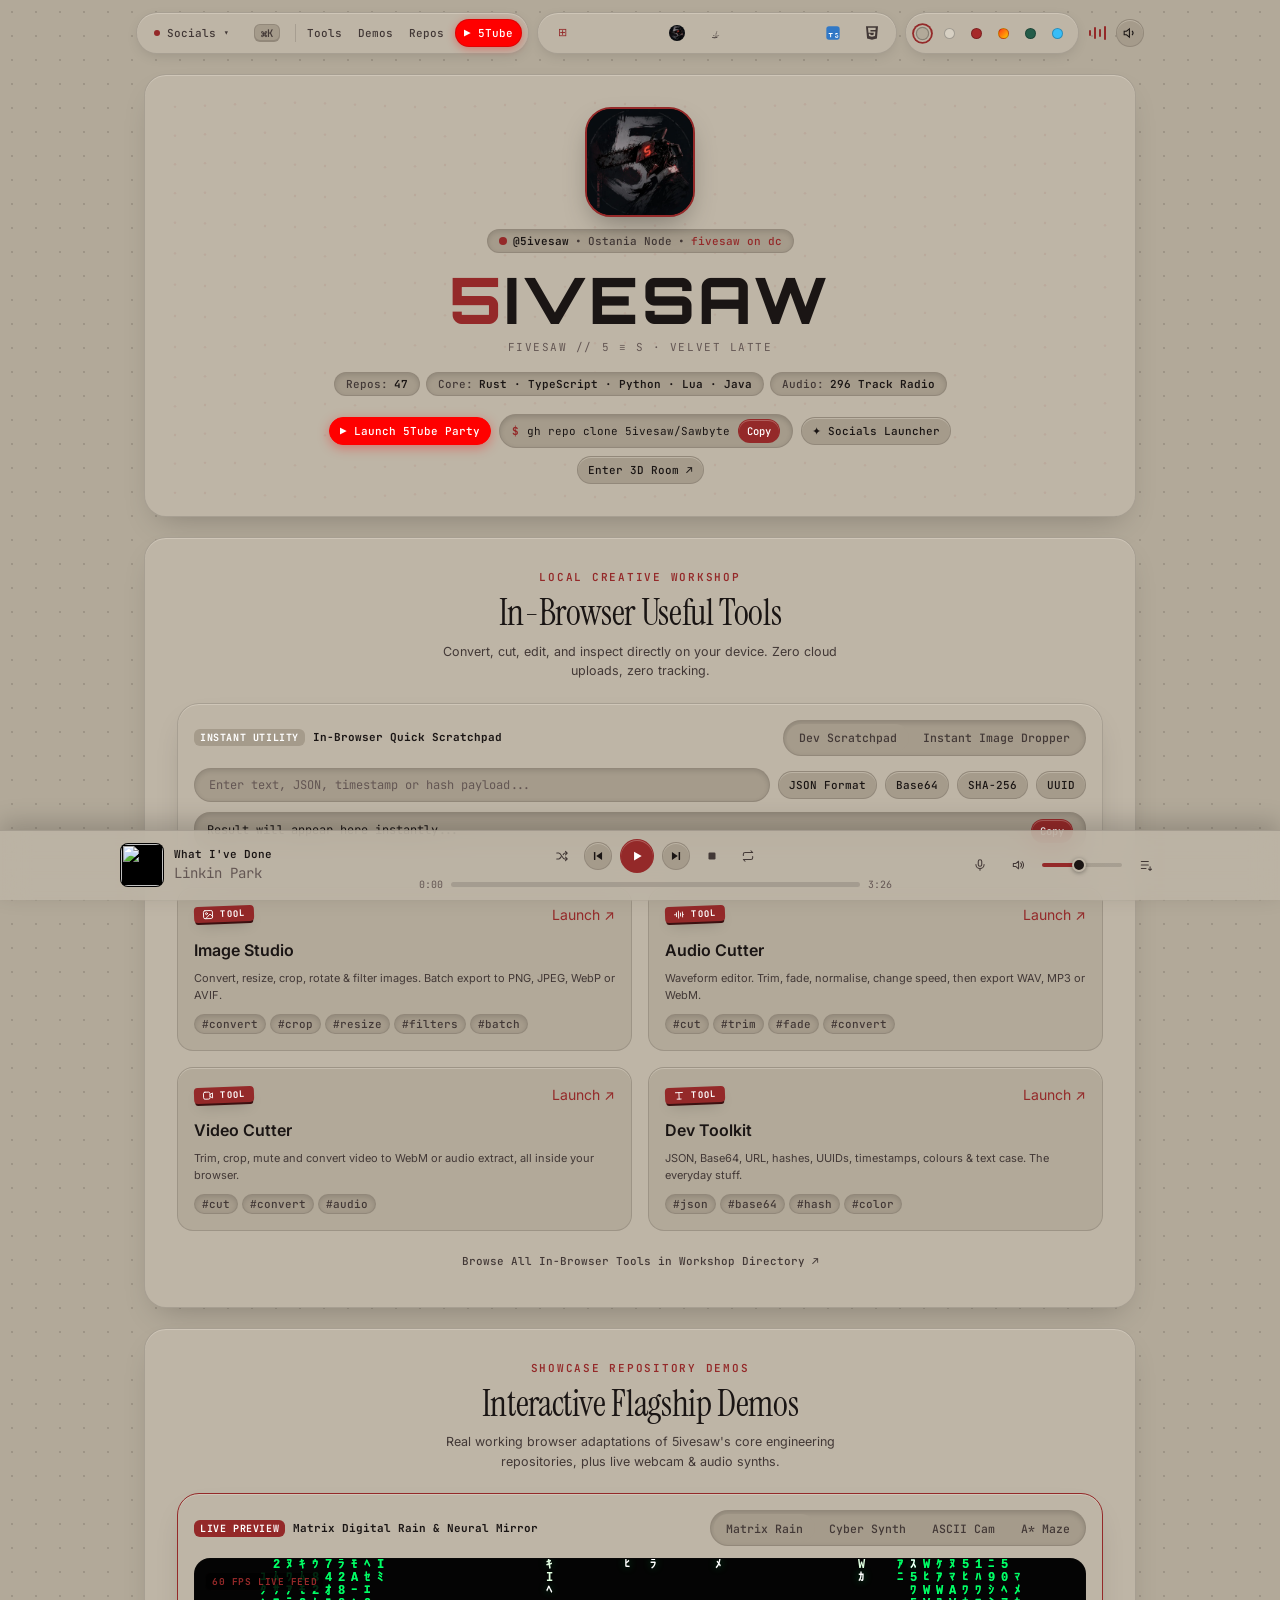
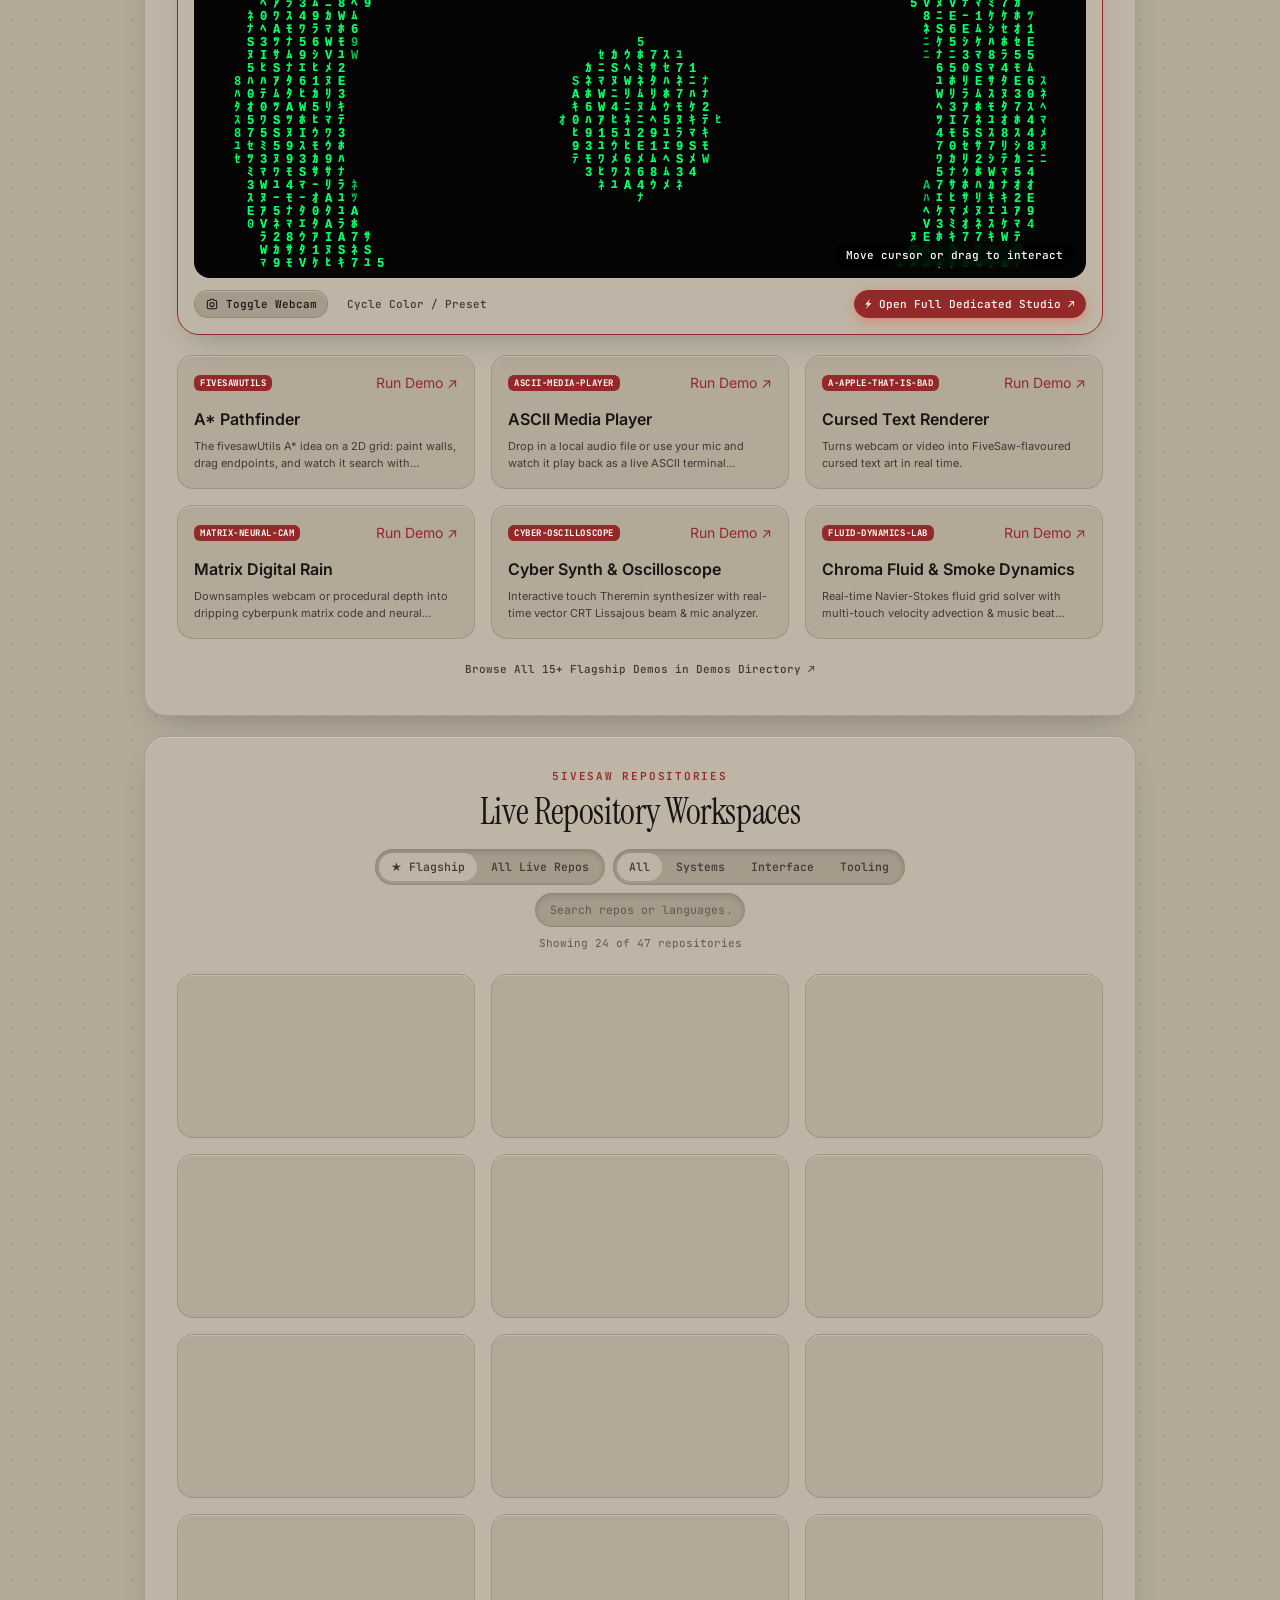
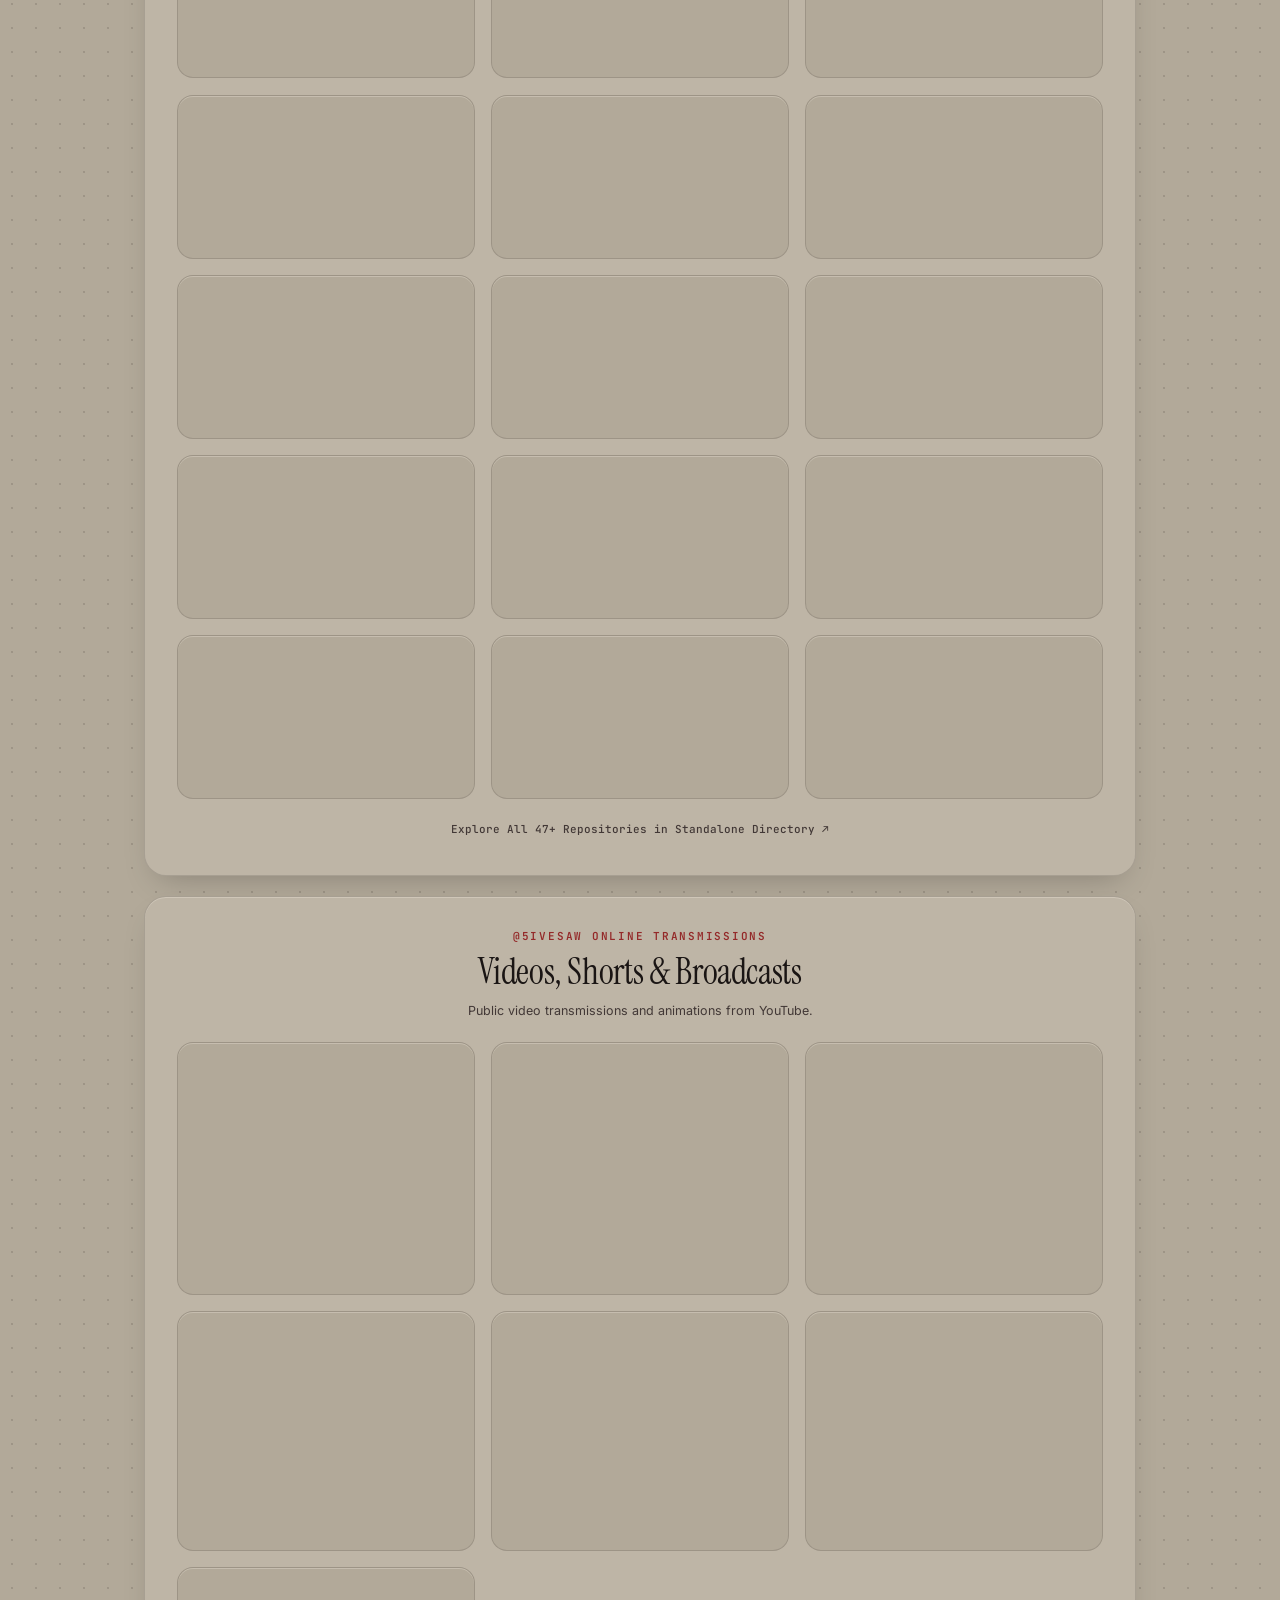
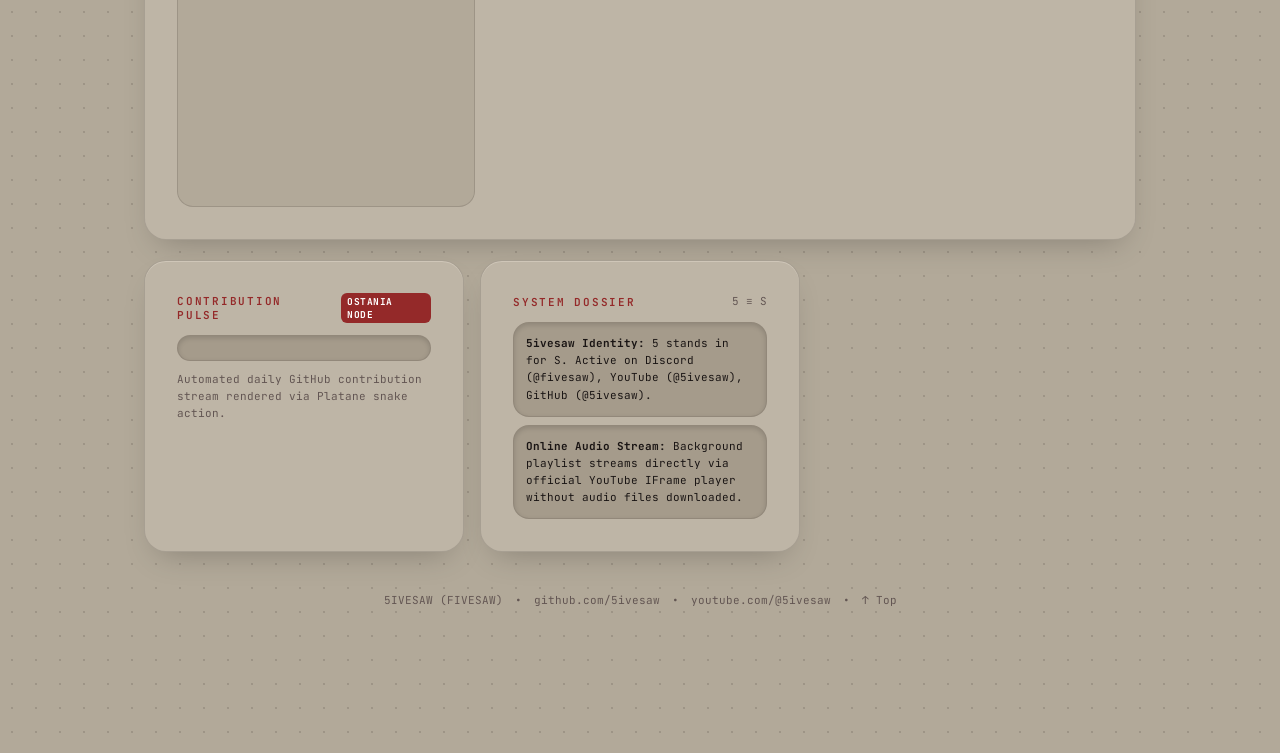
==== commit 73e01871: "feat(5tube): theater mini HUD, discord-style floating chat, comments sync-scroll & synced doomscroll" ====
--- a/index.html
+++ b/index.html
@@ -511,8 +511,8 @@
               <span class="mono xs font-bold" style="color:var(--ink);">In-Browser Quick Scratchpad</span>
             </div>
             <div class="seg" id="quickToolSeg">
-              <button type="button" data-qtool="dev" class="bg-paper-surface font-semibold">⚡ Dev Scratchpad</button>
-              <button type="button" data-qtool="image">🖼️ Instant Image Dropper</button>
+              <button type="button" data-qtool="dev" class="bg-paper-surface font-semibold">Dev Scratchpad</button>
+              <button type="button" data-qtool="image">Instant Image Dropper</button>
             </div>
           </div>
 
@@ -538,7 +538,7 @@
             <div id="quickDropZone" class="well center p-4 rounded-xl cursor-pointer" style="border:2px dashed var(--line);text-align:center;">
               <input type="file" id="quickImageInput" accept="image/*" hidden />
               <div class="stack center" style="gap:4px;">
-                <span style="font-size:24px;">📥</span>
+                <svg viewBox="0 0 24 24" fill="none" stroke="currentColor" stroke-width="1.8" width="28" height="28" style="margin:0 auto;color:var(--accent);"><path d="M12 4v11m0 0-4.5-4.5M12 15l4.5-4.5M5 19h14"/></svg>
                 <span class="mono xs font-semibold text-paper-ink">Drag &amp; Drop an image here or click to browse</span>
                 <span class="mono xs faint">Instantly convert to WebP / PNG / AVIF locally in your browser</span>
               </div>
@@ -560,7 +560,7 @@
           <!-- 1. Image Studio -->
           <a href="#/tools/image" class="tile hover pop-in" style="padding:16px;">
             <div class="row between">
-              <span class="tl-sticker" style="font-size:9px;padding:2px 8px;">🖼️ TOOL</span>
+              <span class="tl-sticker" style="font-size:9px;padding:2px 8px;">IMAGE TOOL</span>
               <span class="accent font-medium text-xs">Launch Studio ↗</span>
             </div>
             <h3 class="font-semibold" style="margin-top:6px;font-size:16px;color:var(--ink);">Image Studio</h3>
@@ -576,7 +576,7 @@
           <!-- 2. Audio Cutter -->
           <a href="#/tools/audio" class="tile hover pop-in" style="padding:16px;">
             <div class="row between">
-              <span class="tl-sticker" style="font-size:9px;padding:2px 8px;">🎵 TOOL</span>
+              <span class="tl-sticker" style="font-size:9px;padding:2px 8px;">AUDIO TOOL</span>
               <span class="accent font-medium text-xs">Launch Cutter ↗</span>
             </div>
             <h3 class="font-semibold" style="margin-top:6px;font-size:16px;color:var(--ink);">Audio Cutter</h3>
@@ -592,7 +592,7 @@
           <!-- 3. Video Cutter -->
           <a href="#/tools/video" class="tile hover pop-in" style="padding:16px;">
             <div class="row between">
-              <span class="tl-sticker" style="font-size:9px;padding:2px 8px;">🎬 TOOL</span>
+              <span class="tl-sticker" style="font-size:9px;padding:2px 8px;">VIDEO TOOL</span>
               <span class="accent font-medium text-xs">Launch Cutter ↗</span>
             </div>
             <h3 class="font-semibold" style="margin-top:6px;font-size:16px;color:var(--ink);">Video Cutter</h3>
@@ -607,7 +607,7 @@
           <!-- 4. Dev Toolkit -->
           <a href="#/tools/dev" class="tile hover pop-in" style="padding:16px;">
             <div class="row between">
-              <span class="tl-sticker" style="font-size:9px;padding:2px 8px;">⚡ TOOL</span>
+              <span class="tl-sticker" style="font-size:9px;padding:2px 8px;">DEV TOOL</span>
               <span class="accent font-medium text-xs">Launch Toolkit ↗</span>
             </div>
             <h3 class="font-semibold" style="margin-top:6px;font-size:16px;color:var(--ink);">Dev Toolkit</h3>
@@ -642,14 +642,14 @@
           <div class="row between wrap items-center" style="gap:10px;margin-bottom:12px;">
             <div class="row items-center" style="gap:8px;">
               <span class="badge" style="background:var(--accent);color:#fff;font-size:10px;font-weight:700;">LIVE PREVIEW</span>
-              <span class="mono xs font-bold" id="playgroundDemoTitle" style="color:var(--ink);">🌧️ Matrix Digital Rain &amp; Neural Mirror</span>
+              <span class="mono xs font-bold" id="playgroundDemoTitle" style="color:var(--ink);">Matrix Digital Rain &amp; Neural Mirror</span>
             </div>
             <!-- Interactive Demo Tabs -->
             <div class="seg" id="playgroundTabsSeg" style="overflow-x:auto;">
-              <button type="button" data-pdemo="matrix" class="bg-paper-surface font-semibold" title="Matrix Digital Rain with Webcam or Pulse">🌧️ Matrix Rain</button>
-              <button type="button" data-pdemo="synth" title="Cyber Theremin Audio Synth & CRT Scope">⚡ Cyber Synth</button>
-              <button type="button" data-pdemo="ascii" title="ASCII Video & Cursed Text Engine">📹 ASCII Cam</button>
-              <button type="button" data-pdemo="pathfinder" title="A* Pathfinder Heuristic Grid">🧭 A* Maze</button>
+              <button type="button" data-pdemo="matrix" class="bg-paper-surface font-semibold" title="Matrix Digital Rain with Webcam or Pulse">Matrix Rain</button>
+              <button type="button" data-pdemo="synth" title="Cyber Theremin Audio Synth & CRT Scope">Cyber Synth</button>
+              <button type="button" data-pdemo="ascii" title="ASCII Video & Cursed Text Engine">ASCII Cam</button>
+              <button type="button" data-pdemo="pathfinder" title="A* Pathfinder Heuristic Grid">A* Maze</button>
             </div>
           </div>
 
@@ -819,7 +819,7 @@
       <!-- Right Volume & Queue Toggle -->
       <div class="row" style="gap:8px;flex:1 1 210px;justify-content:flex-end;">
         <button type="button" id="dockLiveAudioBtn" class="btn sm ghost" title="Enable Live Hardware Audio / Mic Spectrum" style="padding:0 8px;height:28px;font-size:11px;font-family:var(--font-mono);gap:4px;">
-          <span>🎤</span> <span class="hidden sm:inline">Live Audio</span>
+          <span data-icon="mic"></span> <span class="hidden sm:inline">Live Audio</span>
         </button>
         <button type="button" id="dockMuteBtn" class="btn sm icon ghost" title="Mute"><span data-icon="vol"></span></button>
         <input type="range" id="dockVolSlider" min="0" max="100" value="45" style="max-width:80px;" title="Volume" />
@@ -934,35 +934,35 @@
   <!-- CUSTOM CONTEXT MENU (Right Click) -->
   <div id="customContextMenu" class="context-menu hidden">
     <div class="context-menu-item" data-action="play-pause">
-      <span class="context-icon">▶</span>
+      <span class="context-icon"><svg viewBox="0 0 24 24" fill="currentColor" width="14" height="14"><path d="M7 4.5v15l13-7.5z"/></svg></span>
       <span id="ctxPlayText">Play / Pause Radio</span>
       <span class="context-kbd">Space</span>
     </div>
     <div class="context-menu-item" data-action="next-track">
-      <span class="context-icon">⏭</span>
+      <span class="context-icon"><svg viewBox="0 0 24 24" fill="currentColor" width="14" height="14"><path d="M5 5v14l10-7z"/><rect x="16.5" y="5" width="2.5" height="14" rx="1"/></svg></span>
       <span>Next Track</span>
     </div>
     <div class="context-menu-item" data-action="toggle-live-audio">
-      <span class="context-icon">🎤</span>
+      <span class="context-icon"><svg viewBox="0 0 24 24" fill="none" stroke="currentColor" stroke-width="1.8" width="14" height="14"><rect x="9" y="3" width="6" height="11" rx="3"/><path d="M5 11a7 7 0 0 0 14 0M12 18v3"/></svg></span>
       <span id="ctxLiveAudioText">Live Audio Sync (Mic)</span>
     </div>
     <div class="context-menu-divider"></div>
     <div class="context-menu-item" data-action="open-cmd">
-      <span class="context-icon">⌘</span>
+      <span class="context-icon"><svg viewBox="0 0 24 24" fill="none" stroke="currentColor" stroke-width="1.8" width="14" height="14"><rect x="2" y="6" width="20" height="12" rx="2.5"/><path d="M6 10h0M10 10h0M14 10h0M18 10h0M7 14h10"/></svg></span>
       <span>Command Palette</span>
       <span class="context-kbd">⌘K</span>
     </div>
     <div class="context-menu-item" data-action="open-5tube">
-      <span class="context-icon">👥</span>
+      <span class="context-icon"><svg viewBox="0 0 24 24" fill="none" stroke="currentColor" stroke-width="1.8" width="14" height="14"><path d="M17 21v-2a4 4 0 0 0-4-4H5a4 4 0 0 0-4 4v2"/><circle cx="9" cy="7" r="4"/><path d="M23 21v-2a4 4 0 0 0-3-3.87"/><path d="M16 3.13a4 4 0 0 1 0 7.75"/></svg></span>
       <span>5Tube Multiplayer</span>
     </div>
     <div class="context-menu-divider"></div>
     <div class="context-menu-item" data-action="cycle-theme">
-      <span class="context-icon">🎨</span>
+      <span class="context-icon"><svg viewBox="0 0 24 24" fill="none" stroke="currentColor" stroke-width="1.8" width="14" height="14"><circle cx="12" cy="12" r="9"/><circle cx="8" cy="10" r="1.5" fill="currentColor"/><circle cx="12" cy="7" r="1.5" fill="currentColor"/><circle cx="16" cy="10" r="1.5" fill="currentColor"/></svg></span>
       <span>Next Theme Palette</span>
     </div>
     <div class="context-menu-item" data-action="copy-url">
-      <span class="context-icon">🔗</span>
+      <span class="context-icon"><svg viewBox="0 0 24 24" fill="none" stroke="currentColor" stroke-width="1.8" width="14" height="14"><rect x="8.5" y="8.5" width="11" height="11" rx="2.5"/><path d="M15.5 8.5V6a2 2 0 0 0-2-2H6a2 2 0 0 0-2 2v7.5a2 2 0 0 0 2 2h2.5"/></svg></span>
       <span>Copy Page Link</span>
     </div>
   </div>
--- a/css/main.css
+++ b/css/main.css
@@ -769,48 +769,135 @@
 
 .fivetube-floating-chat {
   position: absolute;
-  bottom: 20px;
-  left: 20px;
-  max-width: 320px;
+  top: 50px;
+  left: 14px;
+  max-width: 250px;
   display: flex;
   flex-direction: column;
+  gap: 5px;
+  pointer-events: none;
+  z-index: 100005;
+}
+
+.floating-chat-bubble {
+  display: inline-flex;
+  align-items: flex-start;
   gap: 6px;
+  background: rgba(12, 14, 18, 0.62);
+  backdrop-filter: blur(8px);
+  -webkit-backdrop-filter: blur(8px);
+  border: 1px solid rgba(255, 255, 255, 0.12);
+  border-left: 3px solid var(--bubble-color, #FF3B14);
+  border-radius: 6px;
+  padding: 4px 8px;
+  font-size: 11px;
+  line-height: 1.35;
+  font-family: var(--font-mono);
+  color: #F8FAFC;
+  box-shadow: 0 4px 14px rgba(0, 0, 0, 0.38);
+  animation: discordSlideIn 0.22s cubic-bezier(0.16, 1, 0.3, 1) forwards;
   pointer-events: none;
-  z-index: 20;
-}
-
-.floating-chat-bubble {
-  background: rgba(18, 18, 22, 0.88);
+  max-width: 100%;
+  word-break: break-word;
+}
+
+.floating-chat-bubble.fading-out {
+  animation: discordSlideOut 0.28s ease forwards;
+}
+
+@keyframes discordSlideIn {
+  from {
+    opacity: 0;
+    transform: translateX(-14px) scale(0.95);
+  }
+  to {
+    opacity: 1;
+    transform: translateX(0) scale(1);
+  }
+}
+
+@keyframes discordSlideOut {
+  from {
+    opacity: 1;
+    transform: translateX(0);
+  }
+  to {
+    opacity: 0;
+    transform: translateX(-10px) scale(0.95);
+  }
+}
+
+/* Floating Theater Controls Mini HUD */
+.theater-controls-hud {
+  position: absolute;
+  top: 12px;
+  right: 12px;
+  z-index: 100010;
+  display: flex;
+  align-items: center;
+  gap: 6px;
+  padding: 4px 6px;
+  background: rgba(14, 16, 20, 0.72);
+  backdrop-filter: blur(10px);
+  -webkit-backdrop-filter: blur(10px);
+  border: 1px solid rgba(255, 255, 255, 0.14);
+  border-radius: 9999px;
+  box-shadow: 0 4px 20px rgba(0, 0, 0, 0.45);
+  opacity: 0;
+  pointer-events: none;
+  transform: translateY(-4px);
+  transition: opacity 0.25s ease, transform 0.25s ease;
+}
+
+.theater-controls-hud.hud-active,
+.theater-controls-hud:hover,
+.theater-controls-hud:focus-within {
+  opacity: 1;
+  pointer-events: auto;
+  transform: translateY(0);
+}
+
+.hud-micro-btn {
+  width: 28px;
+  height: 28px;
+  display: inline-flex;
+  align-items: center;
+  justify-content: center;
+  border-radius: 50%;
+  border: none;
+  background: rgba(255, 255, 255, 0.08);
   color: #FFFFFF;
-  backdrop-filter: blur(8px);
-  border: 1px solid rgba(255,255,255,0.15);
-  border-radius: var(--r-sm);
-  padding: 6px 10px;
-  font-size: 12px;
-  font-family: var(--font-sans);
-  box-shadow: 0 4px 14px rgba(0,0,0,0.3);
-  animation: enter 0.2s ease-out;
+  cursor: pointer;
+  padding: 0;
+  transition: background 0.18s ease, transform 0.18s ease, opacity 0.18s ease;
+}
+
+.hud-micro-btn svg {
+  width: 14px;
+  height: 14px;
+}
+
+.hud-micro-btn:hover {
+  background: rgba(255, 255, 255, 0.24);
+  transform: scale(1.08);
+}
+
+.hud-micro-btn.hud-exit-accent:hover {
+  background: rgba(255, 59, 20, 0.88);
+  color: #FFFFFF;
+}
+
+.hud-micro-btn.is-muted {
+  opacity: 0.42;
+  background: rgba(255, 255, 255, 0.04);
+}
+
+.hud-micro-btn.is-muted svg {
+  stroke-dasharray: 2 2;
 }
 
 .hud-exit-btn {
-  position: absolute;
-  top: 14px;
-  right: 14px;
-  z-index: 30;
-  background: rgba(15, 15, 20, 0.85);
-  color: #FFFFFF;
-  border: 1px solid rgba(255,255,255,0.2);
-  border-radius: var(--r-full);
-  padding: 6px 14px;
-  font-size: 11px;
-  font-family: var(--font-mono);
-  backdrop-filter: blur(6px);
-  cursor: pointer;
-  transition: background 0.2s, transform 0.2s;
-}
-.hud-exit-btn:hover {
-  background: rgba(255, 59, 20, 0.9);
-  transform: scale(1.04);
+  display: none;
 }
 
 .resync-pill {
@@ -934,7 +1021,7 @@
   background: #000000 !important;
 }
 
-body.theater-mode .hud-exit-btn {
+body.theater-mode .theater-controls-hud {
   z-index: 100010 !important;
   top: 18px !important;
   right: 18px !important;
@@ -946,6 +1033,416 @@
 
 body.theater-mode .fivetube-floating-chat {
   z-index: 100005 !important;
+}
+
+/* ---------------- 5Tube Comments System ---------------- */
+.tube-comments-wrap {
+  display: flex;
+  flex-direction: column;
+  height: 100%;
+  min-height: 0;
+  overflow: hidden;
+}
+
+.tube-sync-scroll-bar {
+  display: flex;
+  align-items: center;
+  justify-content: space-between;
+  padding: 8px 10px;
+  background: var(--surface);
+  border-bottom: 1px solid var(--line);
+  font-family: var(--font-mono);
+  font-size: 11px;
+  gap: 8px;
+}
+
+.sync-scroll-pill {
+  display: inline-flex;
+  align-items: center;
+  gap: 5px;
+  padding: 3px 9px;
+  border-radius: 9999px;
+  font-size: 10.5px;
+  font-weight: 600;
+  cursor: pointer;
+  border: 1px solid var(--line);
+  background: var(--elevated);
+  color: var(--ink);
+  transition: all 0.2s ease;
+}
+
+.sync-scroll-pill.active {
+  background: #10B981;
+  color: #FFFFFF;
+  border-color: #10B981;
+  box-shadow: 0 0 10px rgba(16, 185, 129, 0.4);
+}
+
+.sync-scroll-pill svg {
+  width: 12px;
+  height: 12px;
+}
+
+.tube-comments-list {
+  flex: 1;
+  min-height: 0;
+  overflow-y: auto;
+  padding: 10px;
+  display: flex;
+  flex-direction: column;
+  gap: 10px;
+  scroll-behavior: smooth;
+}
+
+.comment-card {
+  padding: 9px 12px;
+  background: var(--elevated);
+  border: 1px solid var(--line);
+  border-radius: var(--r-sm);
+  display: flex;
+  flex-direction: column;
+  gap: 6px;
+  transition: background 0.15s, border-color 0.15s;
+}
+
+.comment-card:hover {
+  border-color: var(--hi);
+}
+
+.comment-card.is-synced {
+  border-left: 3px solid #10B981;
+  background: linear-gradient(135deg, rgba(16, 185, 129, 0.08) 0%, var(--elevated) 100%);
+  box-shadow: 0 2px 10px rgba(16, 185, 129, 0.08);
+}
+
+.comment-header {
+  display: flex;
+  align-items: center;
+  justify-content: space-between;
+  gap: 6px;
+  font-size: 11px;
+}
+
+.comment-author-box {
+  display: flex;
+  align-items: center;
+  gap: 6px;
+  min-width: 0;
+}
+
+.comment-avatar {
+  width: 22px;
+  height: 22px;
+  border-radius: 50%;
+  display: flex;
+  align-items: center;
+  justify-content: center;
+  font-weight: 700;
+  font-size: 10px;
+  color: #FFFFFF;
+  flex-shrink: 0;
+}
+
+.comment-synced-badge {
+  font-size: 9px;
+  font-family: var(--font-mono);
+  padding: 1px 6px;
+  border-radius: 9999px;
+  background: rgba(16, 185, 129, 0.18);
+  color: #10B981;
+  border: 1px solid rgba(16, 185, 129, 0.45);
+  font-weight: 700;
+  letter-spacing: 0.04em;
+  display: inline-flex;
+  align-items: center;
+  gap: 3px;
+}
+
+.comment-text {
+  font-size: 12px;
+  line-height: 1.45;
+  color: var(--ink);
+  word-break: break-word;
+  user-select: text !important;
+  -webkit-user-select: text !important;
+}
+
+.comment-reactions-bar {
+  display: flex;
+  align-items: center;
+  gap: 5px;
+  margin-top: 2px;
+  flex-wrap: wrap;
+}
+
+.reaction-btn {
+  display: inline-flex;
+  align-items: center;
+  gap: 4px;
+  padding: 2px 7px;
+  border-radius: var(--r-sm);
+  border: 1px solid var(--line);
+  background: var(--surface);
+  color: var(--muted);
+  font-size: 10.5px;
+  font-family: var(--font-mono);
+  cursor: pointer;
+  transition: all 0.15s ease;
+}
+
+.reaction-btn:hover {
+  background: var(--elevated);
+  color: var(--ink);
+  border-color: var(--hi);
+  transform: translateY(-1px);
+}
+
+.reaction-btn svg {
+  width: 12px;
+  height: 12px;
+}
+
+.reaction-btn.reacted {
+  background: rgba(255, 59, 20, 0.14);
+  border-color: var(--accent);
+  color: var(--accent);
+  font-weight: 700;
+}
+
+.reaction-btn.bounce {
+  animation: reactionBounce 0.3s ease;
+}
+
+@keyframes reactionBounce {
+  0% { transform: scale(1); }
+  50% { transform: scale(1.25); }
+  100% { transform: scale(1); }
+}
+
+.fake-comment-form {
+  padding: 10px;
+  border-top: 1px solid var(--line);
+  background: var(--surface);
+  display: flex;
+  flex-direction: column;
+  gap: 6px;
+}
+
+/* ---------------- Synced Doomscroll Mode ---------------- */
+body.doomscroll-active #topbar,
+body.doomscroll-active #mobileHeader,
+body.doomscroll-active #mobileBottomNav,
+body.doomscroll-active footer,
+body.doomscroll-active #musicDock {
+  display: none !important;
+}
+
+body.doomscroll-active main,
+body.doomscroll-active #subViewContainer,
+body.doomscroll-active #subViewMount {
+  animation: none !important;
+  transform: none !important;
+  filter: none !important;
+  contain: none !important;
+  padding: 0 !important;
+  margin: 0 !important;
+  max-width: 100vw !important;
+}
+
+body.in-fivetube #musicDock {
+  display: none !important;
+}
+
+.fivetube-doomscroll-overlay {
+  position: fixed;
+  inset: 0;
+  z-index: 100020;
+  background: #000000;
+  display: flex;
+  align-items: center;
+  justify-content: center;
+  overflow: hidden;
+  animation: enter 0.2s ease-out;
+}
+
+.doomscroll-stage-wrap {
+  position: relative;
+  width: 100%;
+  max-width: 440px;
+  height: 100%;
+  max-height: 880px;
+  aspect-ratio: 9 / 16;
+  background: #08090C;
+  display: flex;
+  flex-direction: column;
+  border-radius: var(--r-md);
+  overflow: hidden;
+  box-shadow: 0 0 60px rgba(0, 0, 0, 0.9);
+}
+
+.doomscroll-player-mount {
+  width: 100%;
+  height: 100%;
+  position: relative;
+}
+
+.doomscroll-player-mount iframe {
+  width: 100%;
+  height: 100%;
+  border: none;
+}
+
+.doomscroll-side-rail {
+  position: absolute;
+  right: 12px;
+  bottom: 84px;
+  display: flex;
+  flex-direction: column;
+  align-items: center;
+  gap: 12px;
+  z-index: 25;
+}
+
+.doomscroll-rail-btn {
+  width: 42px;
+  height: 42px;
+  border-radius: 50%;
+  background: rgba(18, 20, 26, 0.78);
+  backdrop-filter: blur(8px);
+  -webkit-backdrop-filter: blur(8px);
+  border: 1px solid rgba(255, 255, 255, 0.16);
+  color: #FFFFFF;
+  display: flex;
+  align-items: center;
+  justify-content: center;
+  cursor: pointer;
+  transition: transform 0.15s ease, background 0.15s ease;
+  padding: 0;
+}
+
+.doomscroll-rail-btn:hover {
+  transform: scale(1.1);
+  background: rgba(255, 59, 20, 0.85);
+}
+
+.doomscroll-rail-btn svg {
+  width: 18px;
+  height: 18px;
+}
+
+.doomscroll-top-bar {
+  position: absolute;
+  top: 14px;
+  left: 14px;
+  right: 14px;
+  display: flex;
+  align-items: center;
+  justify-content: space-between;
+  z-index: 25;
+  pointer-events: none;
+}
+
+.doomscroll-top-bar > * {
+  pointer-events: auto;
+}
+
+.doomscroll-bottom-info {
+  position: absolute;
+  left: 14px;
+  bottom: 22px;
+  right: 64px;
+  z-index: 20;
+  display: flex;
+  flex-direction: column;
+  gap: 4px;
+  pointer-events: none;
+  text-shadow: 0 1px 4px rgba(0, 0, 0, 0.85);
+}
+
+.floating-reaction-particle {
+  position: absolute;
+  bottom: 110px;
+  right: 22px;
+  pointer-events: none;
+  z-index: 35;
+  animation: floatUpBurst 1.8s cubic-bezier(0.2, 0.8, 0.2, 1) forwards;
+}
+
+.floating-reaction-particle svg {
+  width: 26px;
+  height: 26px;
+  filter: drop-shadow(0 2px 8px rgba(0,0,0,0.6));
+}
+
+@keyframes floatUpBurst {
+  0% {
+    opacity: 1;
+    transform: translateY(0) scale(0.6) rotate(0deg);
+  }
+  50% {
+    transform: translateY(-90px) scale(1.25) rotate(18deg);
+  }
+  100% {
+    opacity: 0;
+    transform: translateY(-180px) scale(0.9) rotate(-18deg);
+  }
+}
+
+/* Mobile & Tablet Responsive Adjustments */
+@media (max-width: 640px) {
+  .fivetube-header {
+    padding: 8px 10px;
+    border-radius: var(--r-md);
+    gap: 8px;
+  }
+  .fivetube-header .search-box {
+    width: 100%;
+    margin: 4px 0;
+  }
+  #theaterBtnText, #doomscrollToggleBtn .mono, #downloadModalBtn .mono {
+    display: none !important;
+  }
+  #doomscrollToggleBtn, #theaterToggleBtn, #downloadModalBtn {
+    padding: 0 8px;
+    height: 30px;
+  }
+  .theater-controls-hud {
+    top: 10px !important;
+    right: 10px !important;
+    padding: 3px 5px;
+    gap: 4px;
+  }
+  .hud-micro-btn {
+    width: 36px;
+    height: 36px;
+  }
+  .hud-micro-btn svg {
+    width: 16px;
+    height: 16px;
+  }
+  .fivetube-floating-chat {
+    top: 48px;
+    left: 8px;
+    max-width: 200px;
+  }
+  .floating-chat-bubble {
+    font-size: 10.5px;
+    padding: 3px 7px;
+  }
+  .doomscroll-stage-wrap {
+    max-width: 100vw;
+    max-height: 100vh;
+    border-radius: 0;
+  }
+  .doomscroll-side-rail {
+    right: 10px;
+    bottom: 74px;
+    gap: 10px;
+  }
+  .doomscroll-rail-btn {
+    width: 44px;
+    height: 44px;
+  }
 }
 
 /* Global Text Selection Shield */
@@ -1133,16 +1630,16 @@
   /* Dedicated Mobile Mini-Player Music Dock (Pixel-Perfect Proportions) */
   #musicDock {
     position: fixed !important;
-    bottom: 64px !important;
-    left: 12px !important;
-    right: 12px !important;
+    bottom: 60px !important;
+    left: 8px !important;
+    right: 8px !important;
     width: auto !important;
-    height: 52px !important;
-    border-radius: var(--r) !important;
-    padding: 0 12px !important;
+    height: 48px !important;
+    border-radius: var(--r-full) !important;
+    padding: 0 10px !important;
     background: var(--elevated) !important;
     border: 1px solid var(--line-strong) !important;
-    box-shadow: 0 8px 24px rgba(0,0,0,0.45) !important;
+    box-shadow: 0 8px 24px rgba(0,0,0,0.5) !important;
     z-index: 9998 !important;
     display: flex !important;
     align-items: center !important;
@@ -1156,8 +1653,8 @@
   #dockProgressTrack {
     position: absolute;
     top: 0;
-    left: 12px;
-    right: 12px;
+    left: 16px;
+    right: 16px;
     height: 2px;
     background: rgba(255,255,255,0.08);
     border-radius: 1px;
@@ -1168,51 +1665,53 @@
     width: 100% !important;
     align-items: center !important;
     justify-content: space-between !important;
-    gap: 10px !important;
+    gap: 8px !important;
   }
 
   .dock-thumb-box {
-    width: 38px !important;
-    height: 38px !important;
-    border-radius: 6px !important;
+    width: 34px !important;
+    height: 34px !important;
+    border-radius: 50% !important;
     overflow: hidden !important;
     border: 1px solid var(--line) !important;
     flex-shrink: 0 !important;
   }
 
   #dockTitle {
-    font-size: 12px !important;
+    font-size: 11.5px !important;
     font-weight: 600 !important;
     color: var(--ink) !important;
-    max-width: 140px !important;
+    max-width: 120px !important;
     line-height: 1.2 !important;
   }
   #dockArtist {
-    font-size: 10.5px !important;
+    font-size: 10px !important;
     color: var(--faint) !important;
-    max-width: 140px !important;
-    margin-top: 2px !important;
+    max-width: 120px !important;
+    margin-top: 1px !important;
   }
 
   #dockPlayBtn {
-    width: 34px !important;
-    height: 34px !important;
+    width: 32px !important;
+    height: 32px !important;
     border-radius: 50% !important;
     background: var(--accent) !important;
     color: var(--on-accent, #fff) !important;
     flex-shrink: 0 !important;
+    padding: 0 !important;
   }
   #dockNextBtn, #dockQueueToggle {
-    width: 30px !important;
-    height: 30px !important;
+    width: 28px !important;
+    height: 28px !important;
     flex-shrink: 0 !important;
+    padding: 0 !important;
   }
 
   #dockQueueDrawer {
     position: fixed !important;
-    bottom: 124px !important;
-    left: 12px !important;
-    right: 12px !important;
+    bottom: 116px !important;
+    left: 8px !important;
+    right: 8px !important;
     max-height: 52vh !important;
     border-radius: var(--r) !important;
     z-index: 9999 !important;
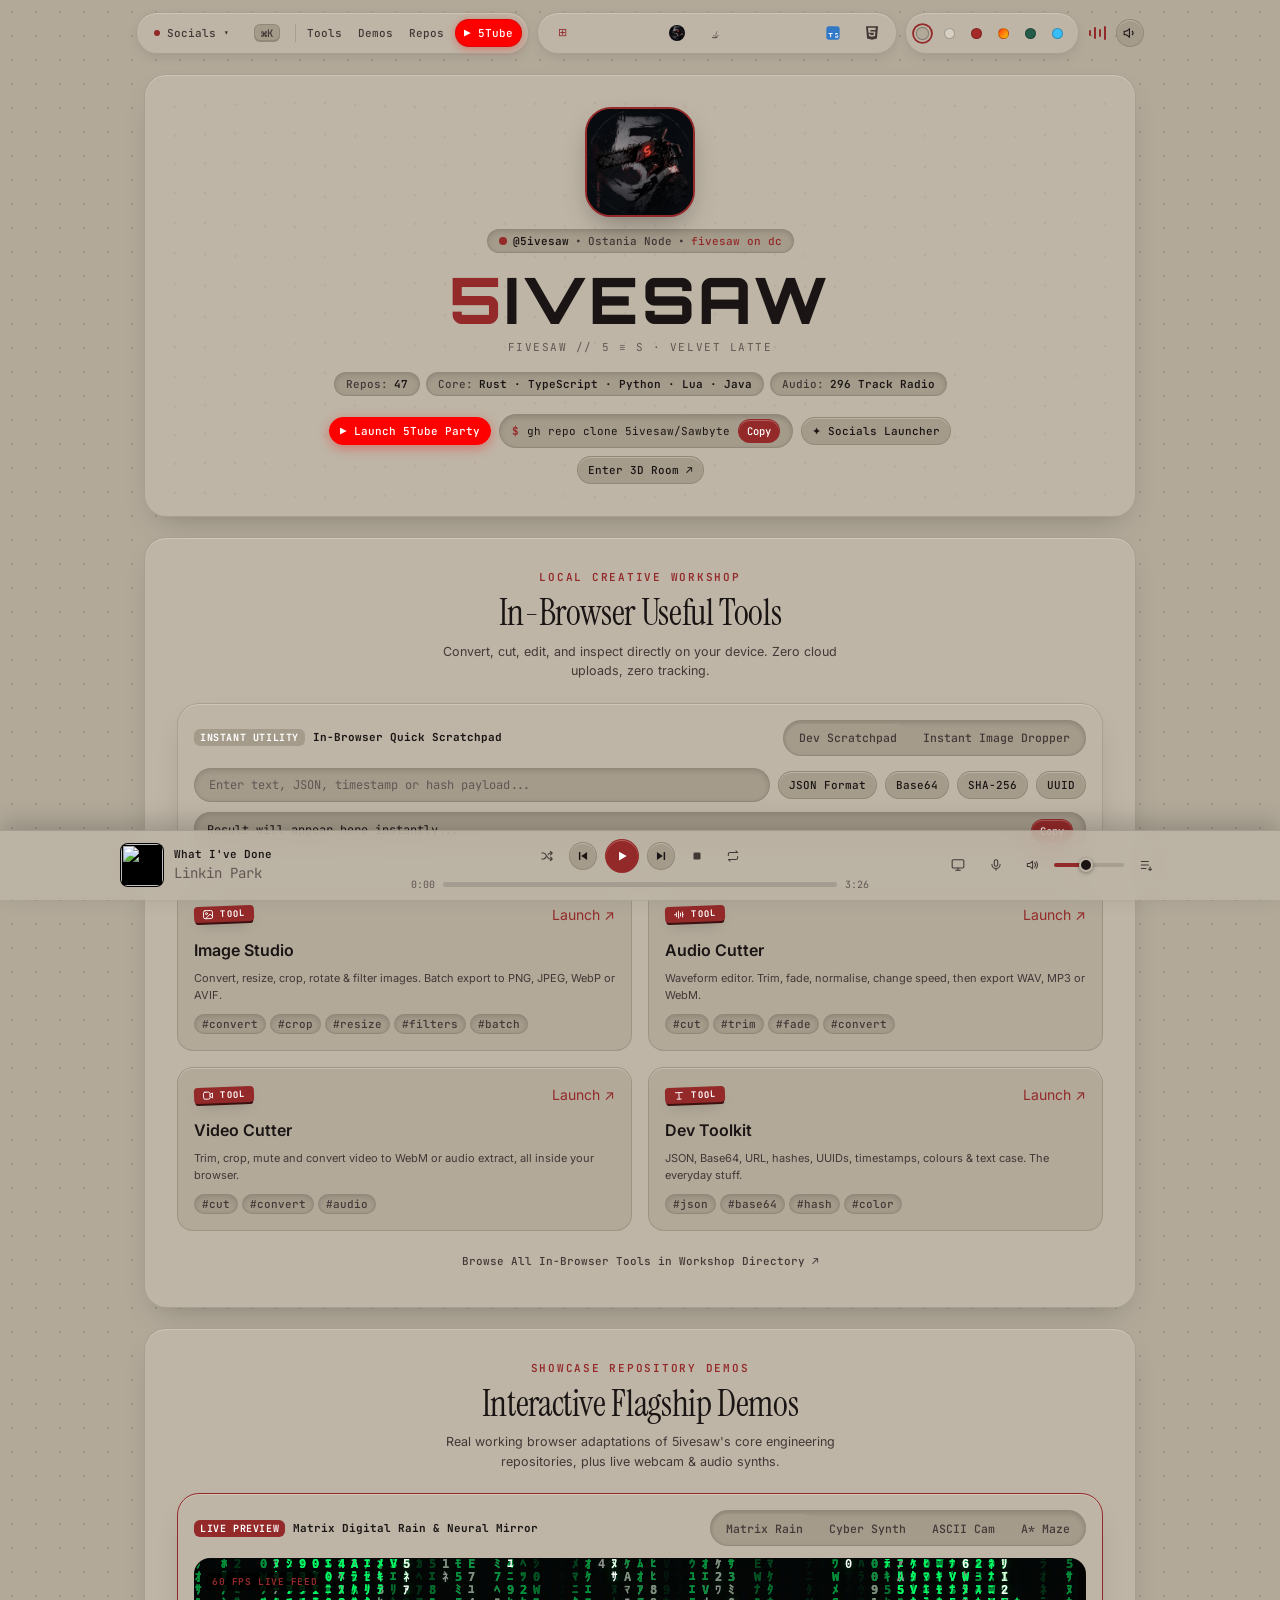
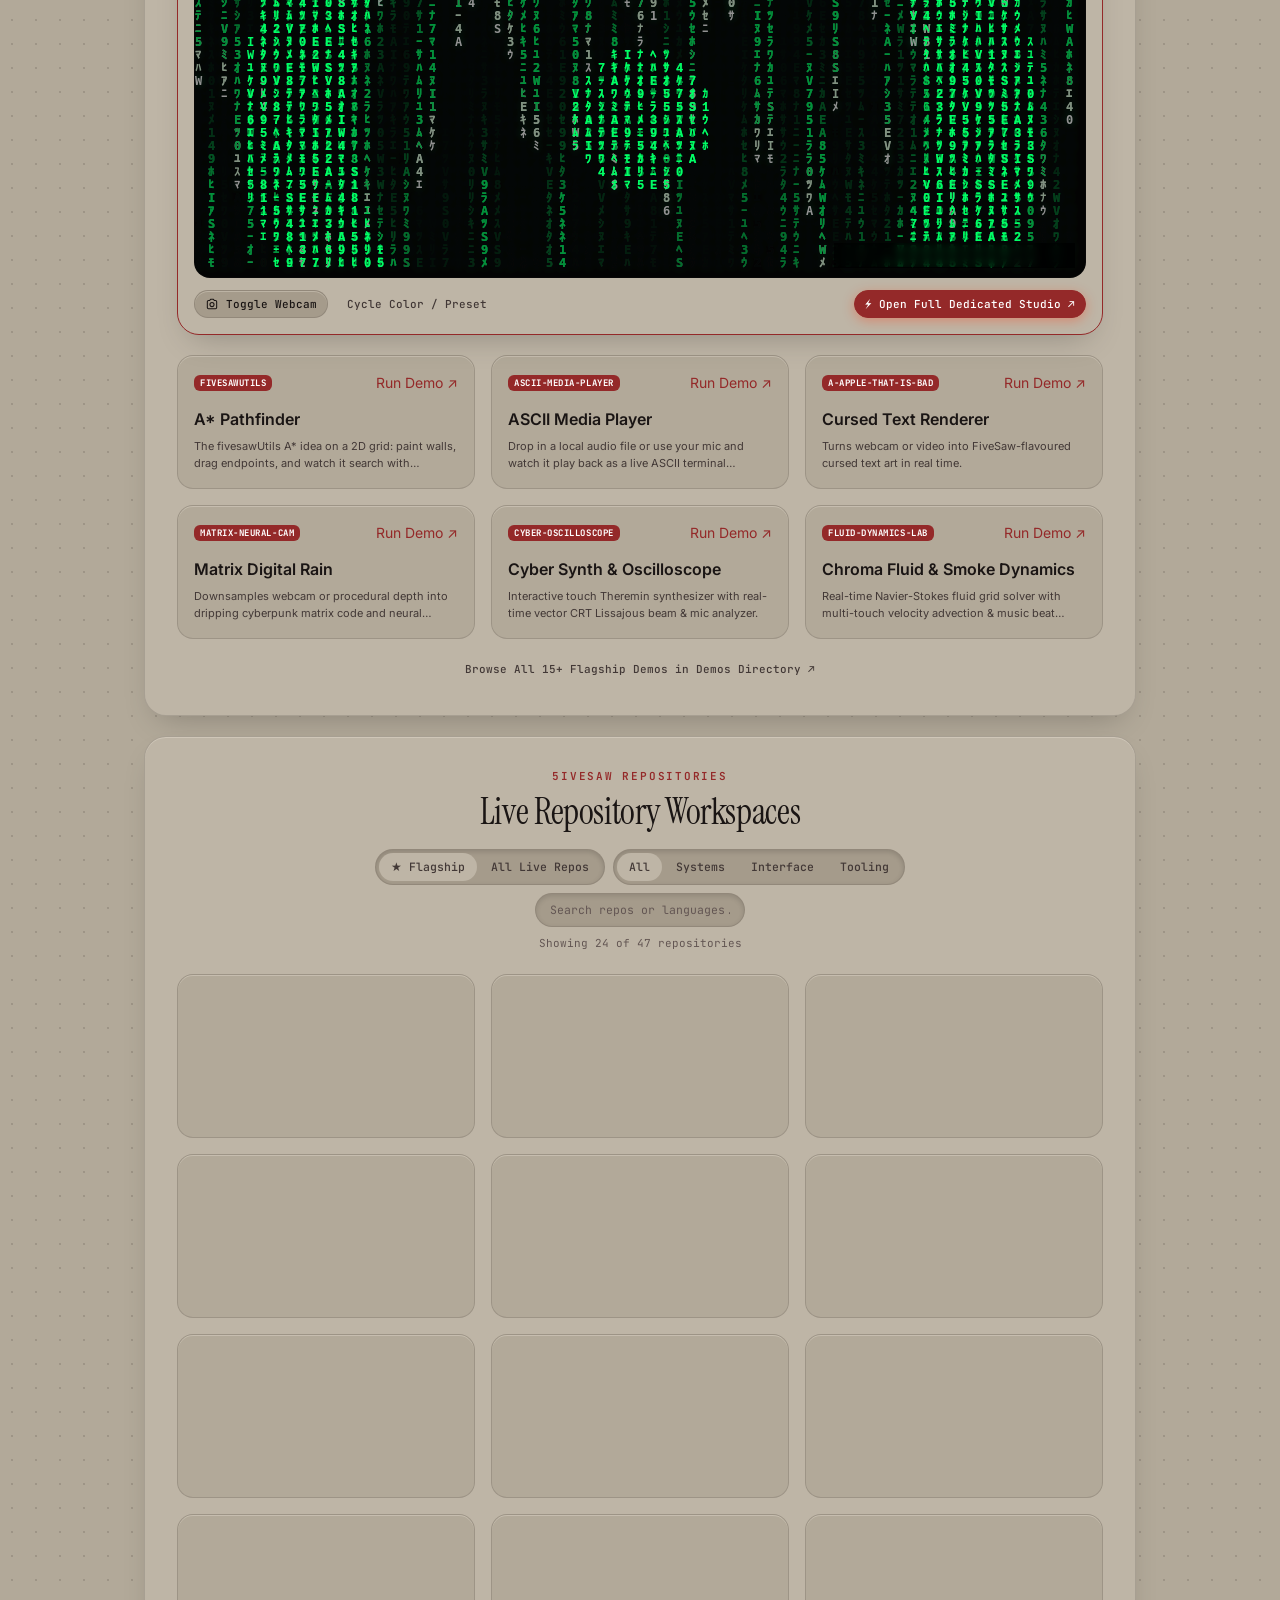
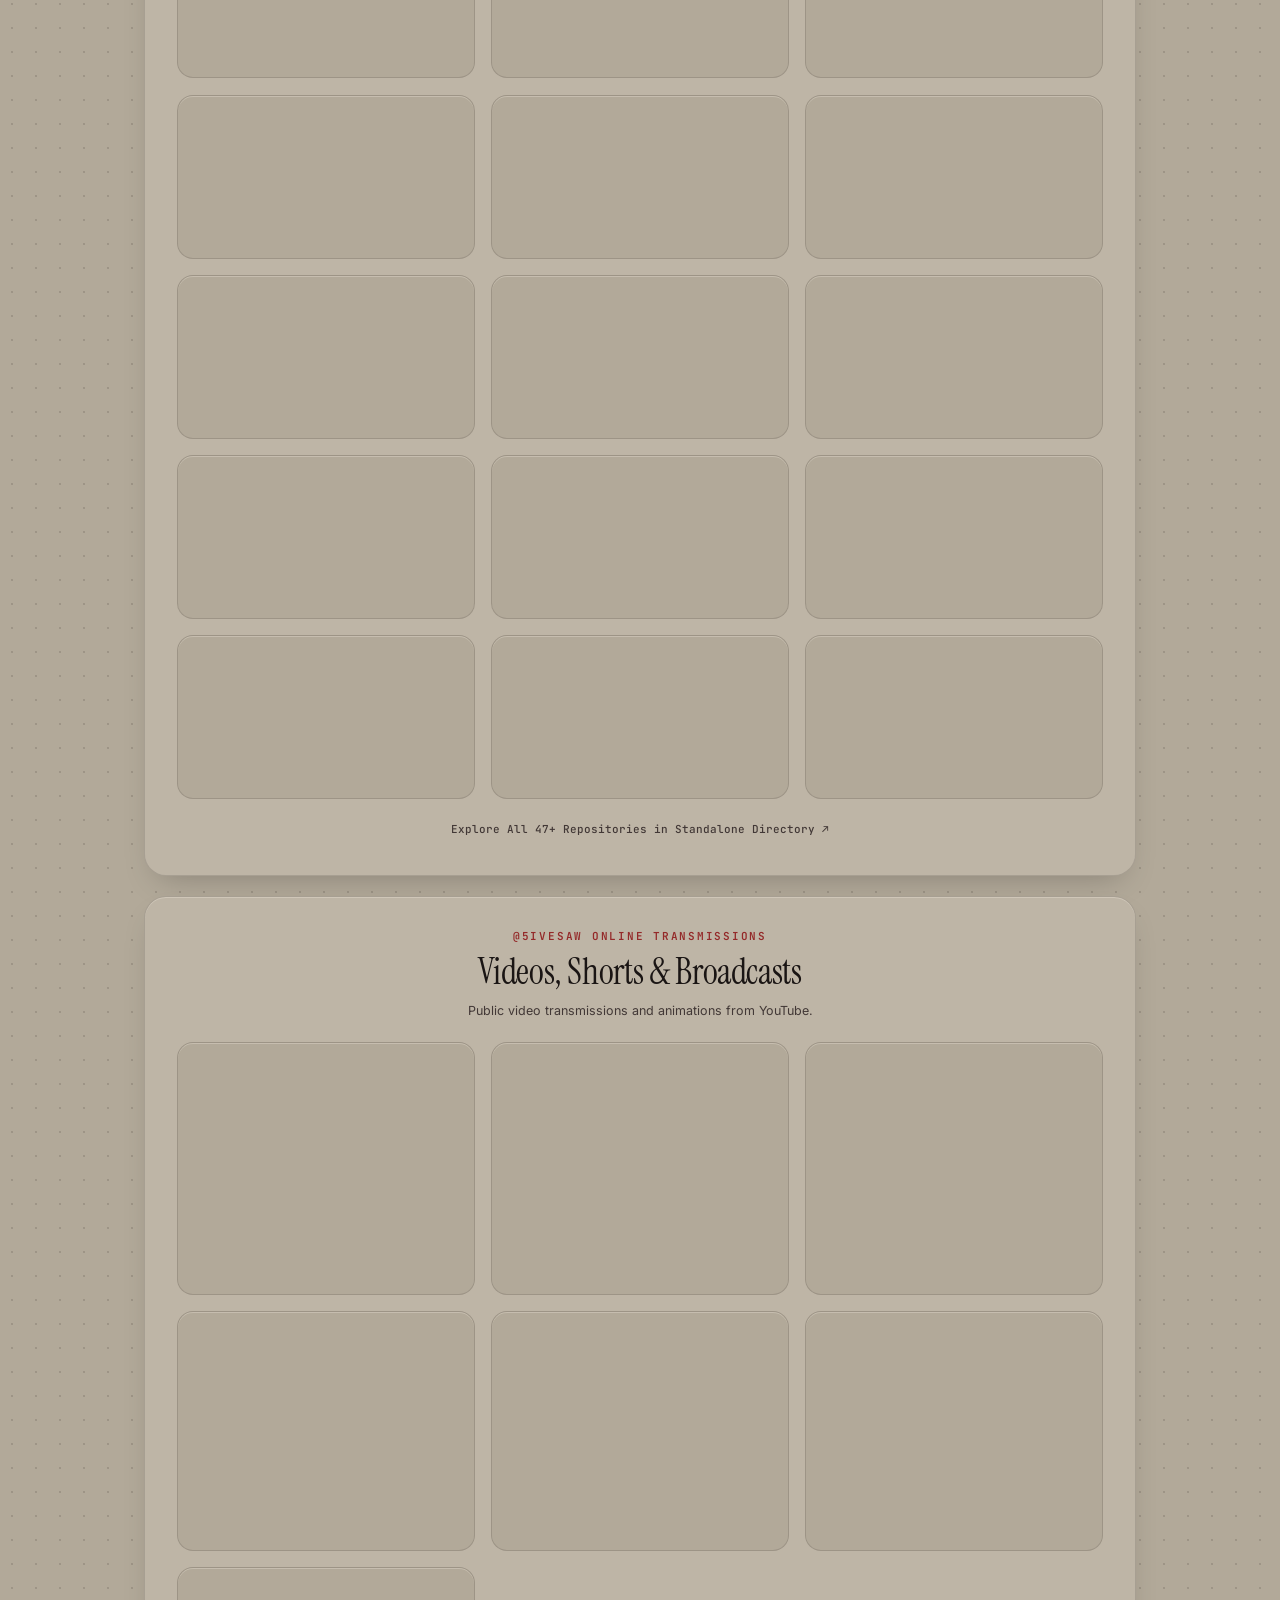
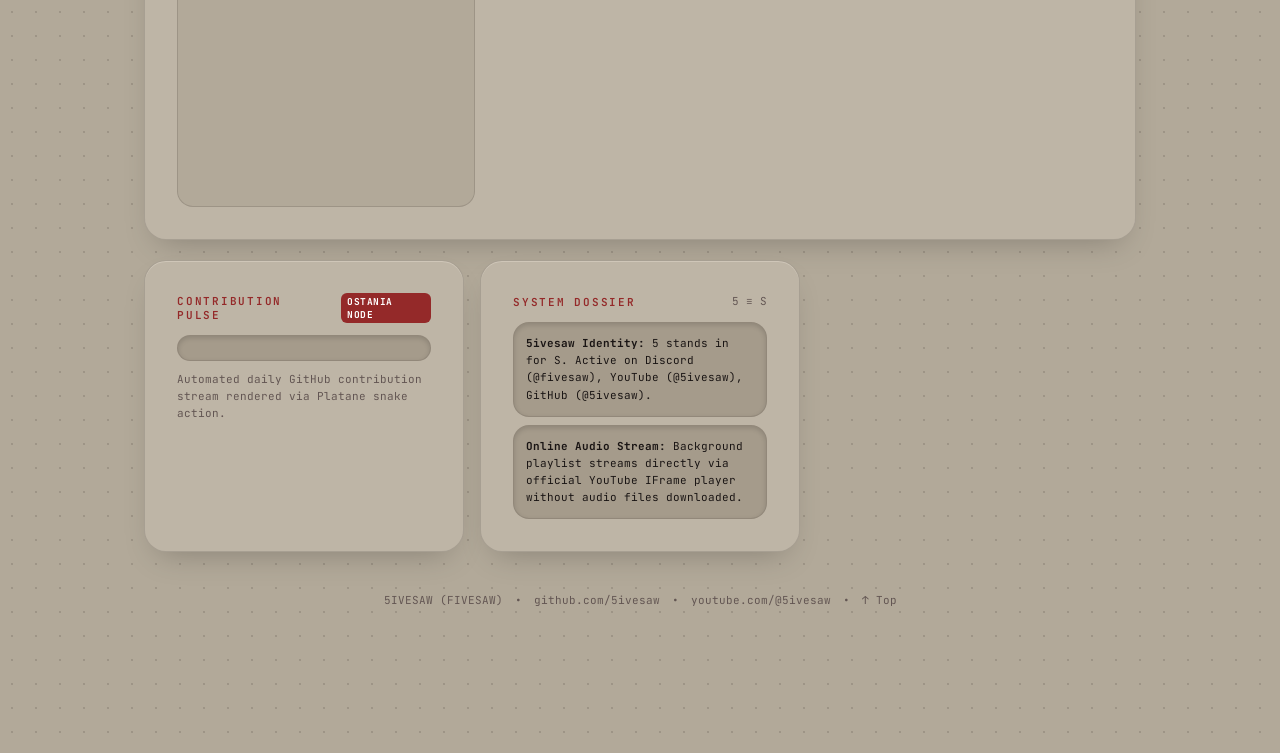
==== commit 171c9c6d: "feat(audio): tab loopback FFT capture, voice DSP filter removal & audio input device selector" ====
--- a/index.html
+++ b/index.html
@@ -817,12 +817,15 @@
       </div>
 
       <!-- Right Volume & Queue Toggle -->
-      <div class="row" style="gap:8px;flex:1 1 210px;justify-content:flex-end;">
-        <button type="button" id="dockLiveAudioBtn" class="btn sm ghost" title="Enable Live Hardware Audio / Mic Spectrum" style="padding:0 8px;height:28px;font-size:11px;font-family:var(--font-mono);gap:4px;">
-          <span data-icon="mic"></span> <span class="hidden sm:inline">Live Audio</span>
+      <div class="row items-center" style="gap:6px;flex:1 1 240px;justify-content:flex-end;">
+        <button type="button" id="dockTabAudioBtn" class="btn sm ghost" title="Capture Direct Tab Audio Loopback (Lossless, Works with Headphones & IEMs)" style="padding:0 8px;height:28px;font-size:11px;font-family:var(--font-mono);gap:4px;">
+          <span data-icon="monitor"></span> <span class="hidden sm:inline">Tab Audio</span>
+        </button>
+        <button type="button" id="dockLiveAudioBtn" class="btn sm ghost" title="Select Audio Input Source (Mic / PipeWire / Stereo Mix)" style="padding:0 8px;height:28px;font-size:11px;font-family:var(--font-mono);gap:4px;">
+          <span data-icon="mic"></span> <span class="hidden sm:inline">Input</span>
         </button>
         <button type="button" id="dockMuteBtn" class="btn sm icon ghost" title="Mute"><span data-icon="vol"></span></button>
-        <input type="range" id="dockVolSlider" min="0" max="100" value="45" style="max-width:80px;" title="Volume" />
+        <input type="range" id="dockVolSlider" min="0" max="100" value="45" style="max-width:70px;" title="Volume" />
         <button type="button" id="dockQueueToggle" class="btn sm icon ghost" title="Queue / Playlist"><span data-icon="list"></span></button>
       </div>
     </div>
@@ -927,6 +930,64 @@
       <div class="row between xs mono">
         <span class="faint">@5ivesaw YouTube Broadcast</span>
         <a id="videoModalExternalLink" href="#" target="_blank" rel="noopener noreferrer" class="accent hover:underline">Watch on YouTube ↗</a>
+      </div>
+    </div>
+  </div>
+
+  <!-- AUDIO INPUT SOURCE SELECTOR MODAL -->
+  <div id="audioSourceModal" class="modal" role="dialog" aria-modal="true">
+    <div class="card pad" style="max-width:500px;width:100%;padding:18px;">
+      <div class="row between items-center border-b border-[var(--line)] pb-3">
+        <div class="row items-center" style="gap:8px;">
+          <span class="badge" style="background:var(--accent);color:#fff;font-size:10px;font-weight:700;">REAL-TIME FFT</span>
+          <h3 class="font-bold text-base mono text-paper-ink">Audio Visualizer Input Source</h3>
+        </div>
+        <button type="button" id="closeAudioSourceModalBtn" class="btn sm ghost" style="padding:2px 8px;">✕</button>
+      </div>
+      <p class="xs muted my-3">Pipe raw digital audio straight into 3D reactors, Chladni plates, and warp tunnels without voice filter distortion:</p>
+
+      <div class="stack" style="gap:10px;">
+        <!-- Mode 1: Browser Tab Audio Loopback -->
+        <div class="tile p-3 stack" style="gap:6px;border-left:3px solid #10B981;">
+          <div class="row between items-center">
+            <div class="row items-center" style="gap:6px;">
+              <span class="font-bold text-sm text-paper-ink">Browser Tab Audio Loopback</span>
+              <span class="badge" style="background:#10B981;color:#fff;font-size:9px;">Lossless</span>
+            </div>
+            <button type="button" id="connectTabAudioBtn" class="btn sm primary" style="height:26px;font-size:11px;">
+              Capture Tab
+            </button>
+          </div>
+          <p class="xs muted" style="margin:0;">Captures raw digital audio straight from the browser tab playing music. Zero room noise, 100% frequency response, works with headphones and IEMs.</p>
+        </div>
+
+        <!-- Mode 2: OS System Audio Monitor / Mic Input -->
+        <div class="tile p-3 stack" style="gap:8px;border-left:3px solid var(--accent);">
+          <div class="row between items-center">
+            <div class="row items-center" style="gap:6px;">
+              <span class="font-bold text-sm text-paper-ink">Hardware / OS System Monitor</span>
+              <span class="badge" style="font-size:9px;">DSP Off</span>
+            </div>
+            <button type="button" id="connectDeviceAudioBtn" class="btn sm ghost" style="height:26px;font-size:11px;border-color:var(--accent);color:var(--accent);">
+              Connect Input
+            </button>
+          </div>
+          <p class="xs muted" style="margin:0;">Direct device capture with browser noise suppression and echo cancellation disabled. Select your OS system loopback (e.g. PipeWire Monitor, Stereo Mix, or Mic):</p>
+          <select id="audioDeviceSelect" class="input xs font-mono" style="width:100%;height:30px;font-size:11px;">
+            <option value="">Default Audio Input</option>
+          </select>
+        </div>
+
+        <!-- Mode 3: Built-In Streaming Sync Engine -->
+        <div class="tile p-3 row between items-center">
+          <div class="stack" style="gap:2px;">
+            <span class="font-bold text-xs text-paper-ink">Internal Timecode Sync Engine</span>
+            <span class="xs muted">Built-in millisecond track energy mapper and rhythmic pulse synthesis.</span>
+          </div>
+          <button type="button" id="revertStreamingAudioBtn" class="btn sm ghost" style="height:26px;font-size:11px;">
+            Use Sync Engine
+          </button>
+        </div>
       </div>
     </div>
   </div>
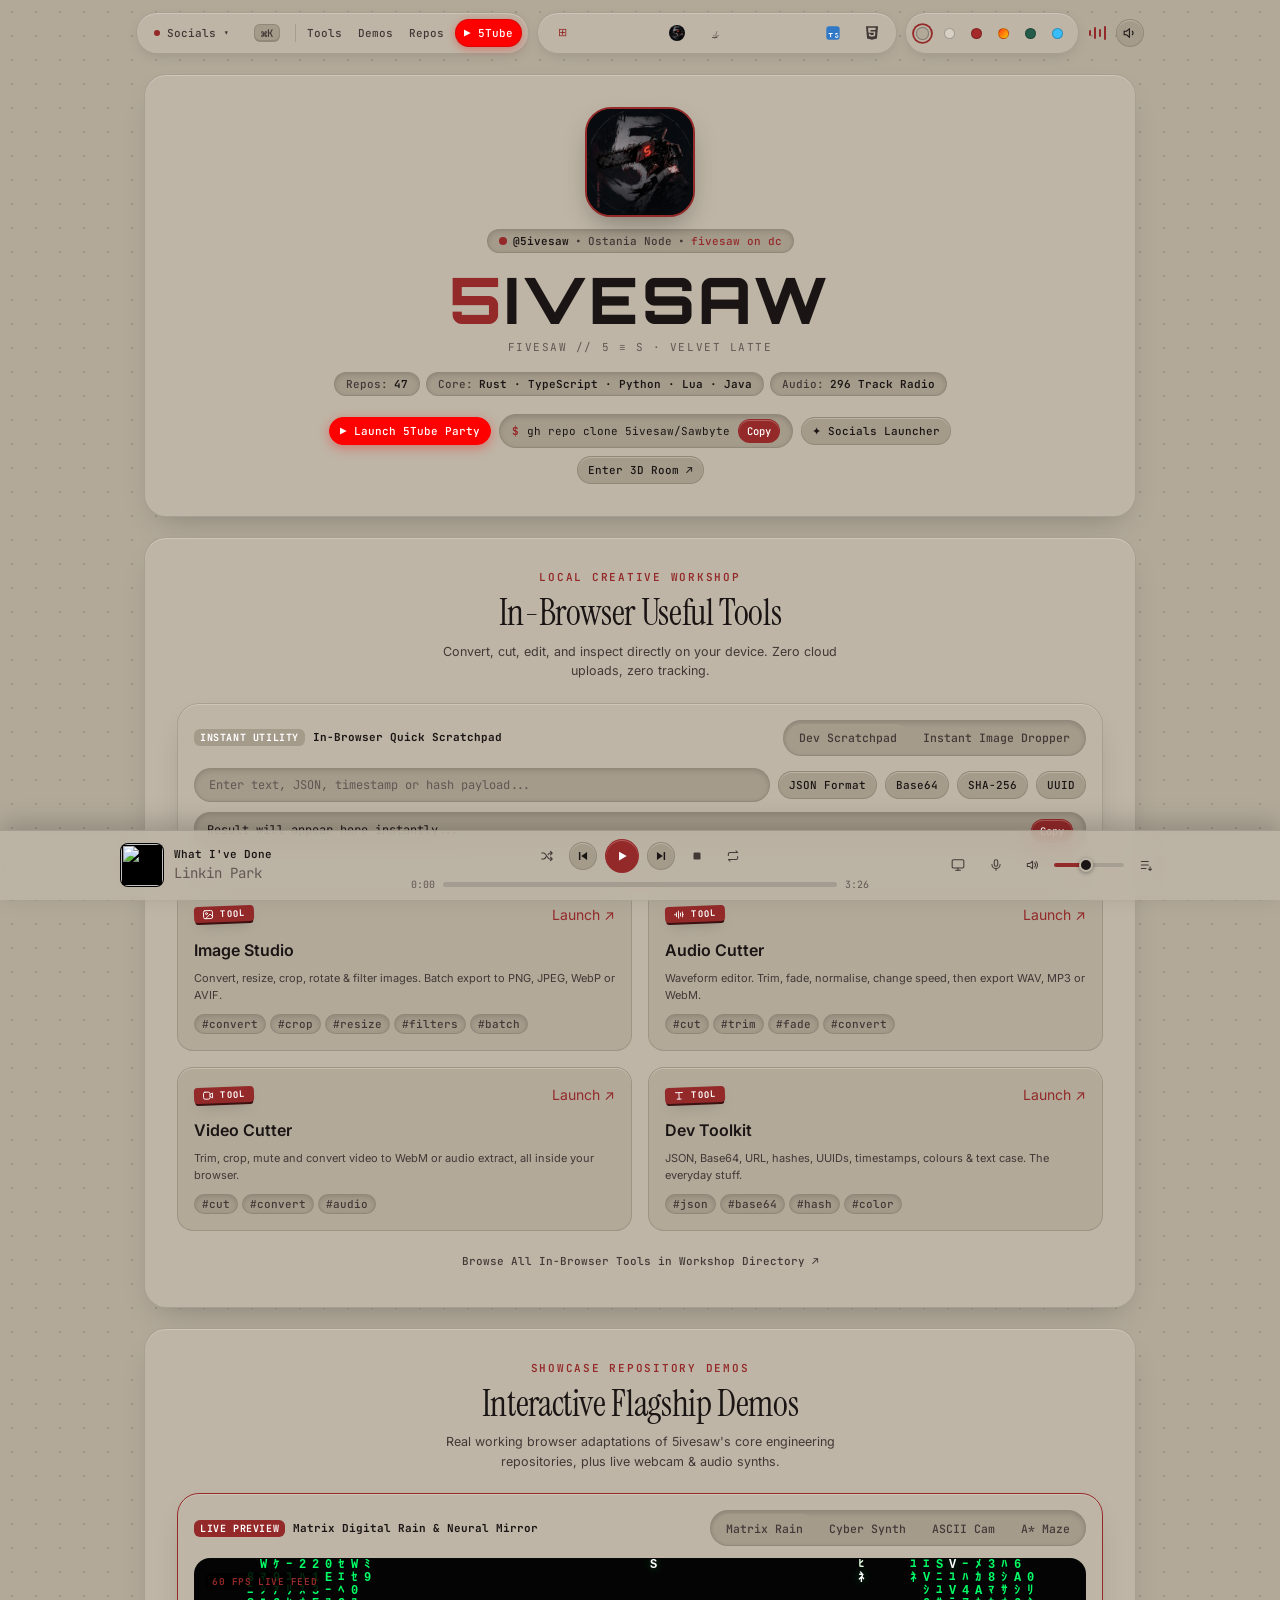
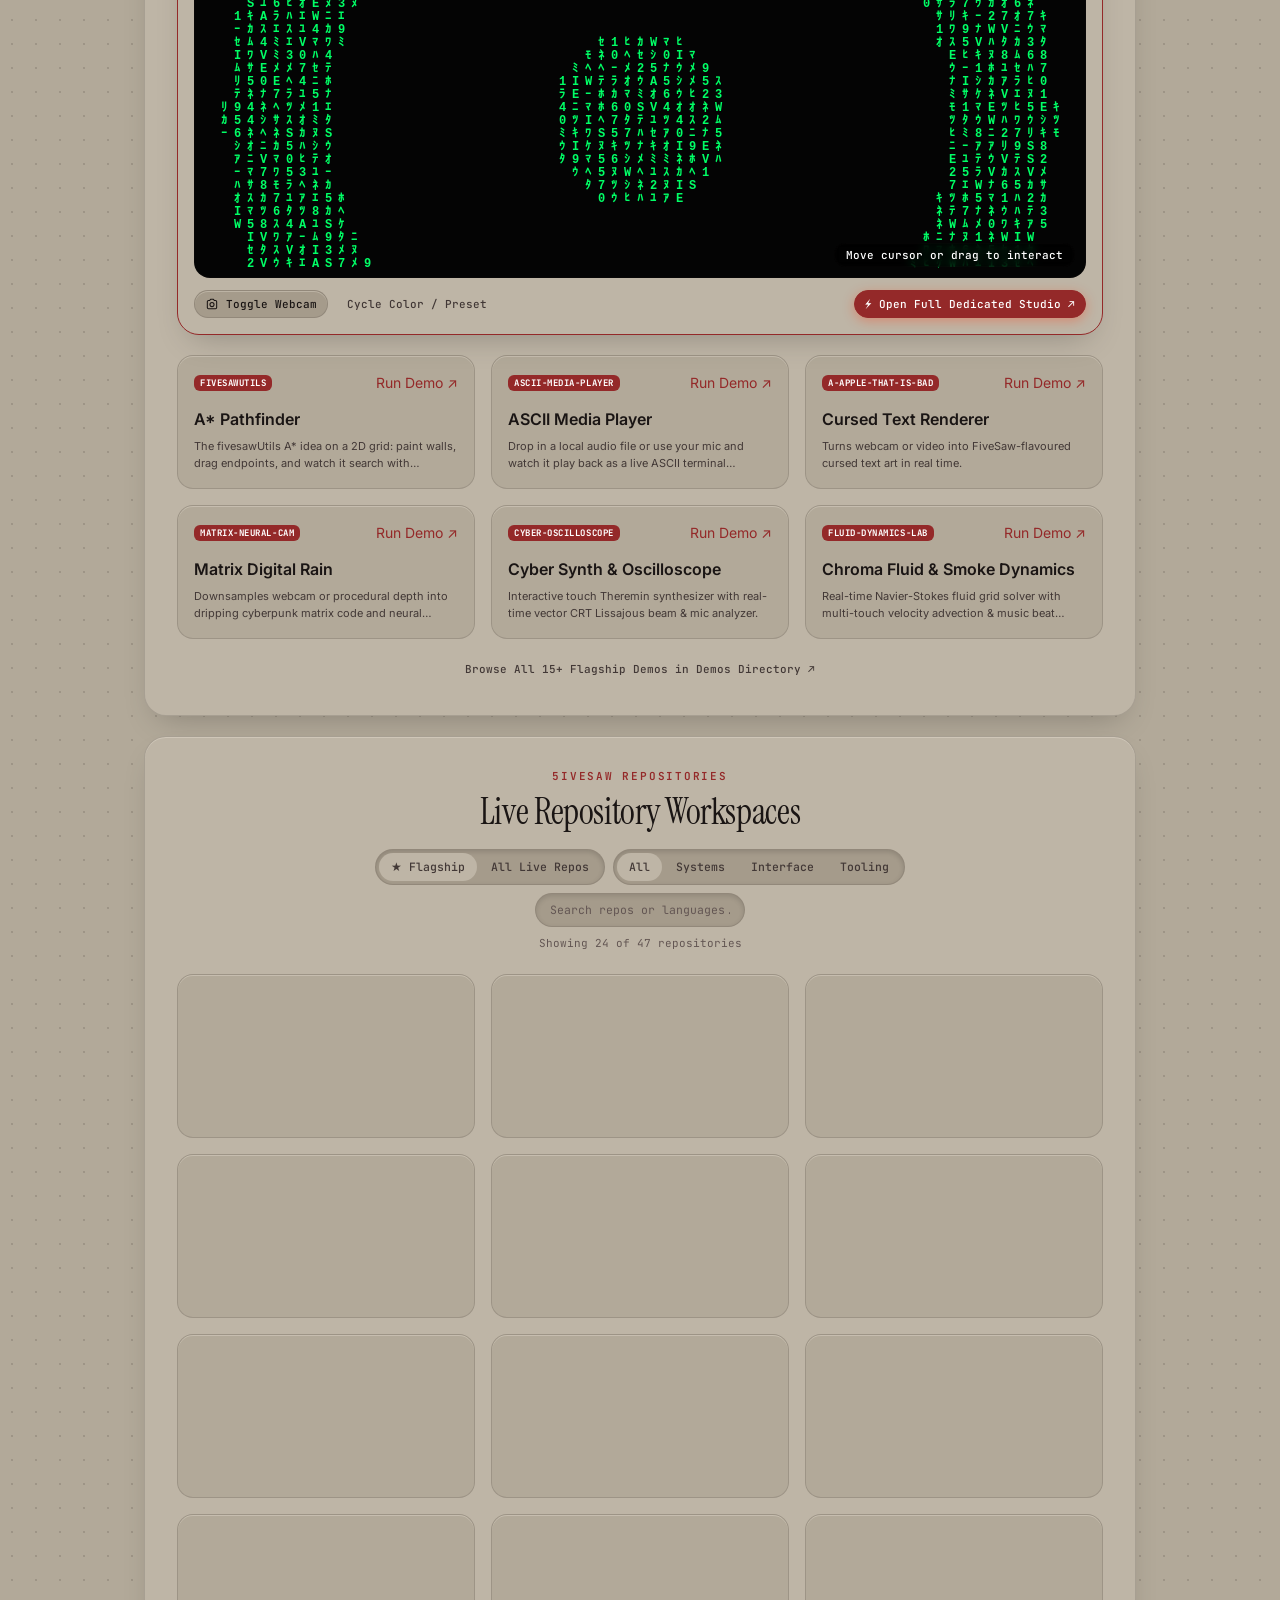
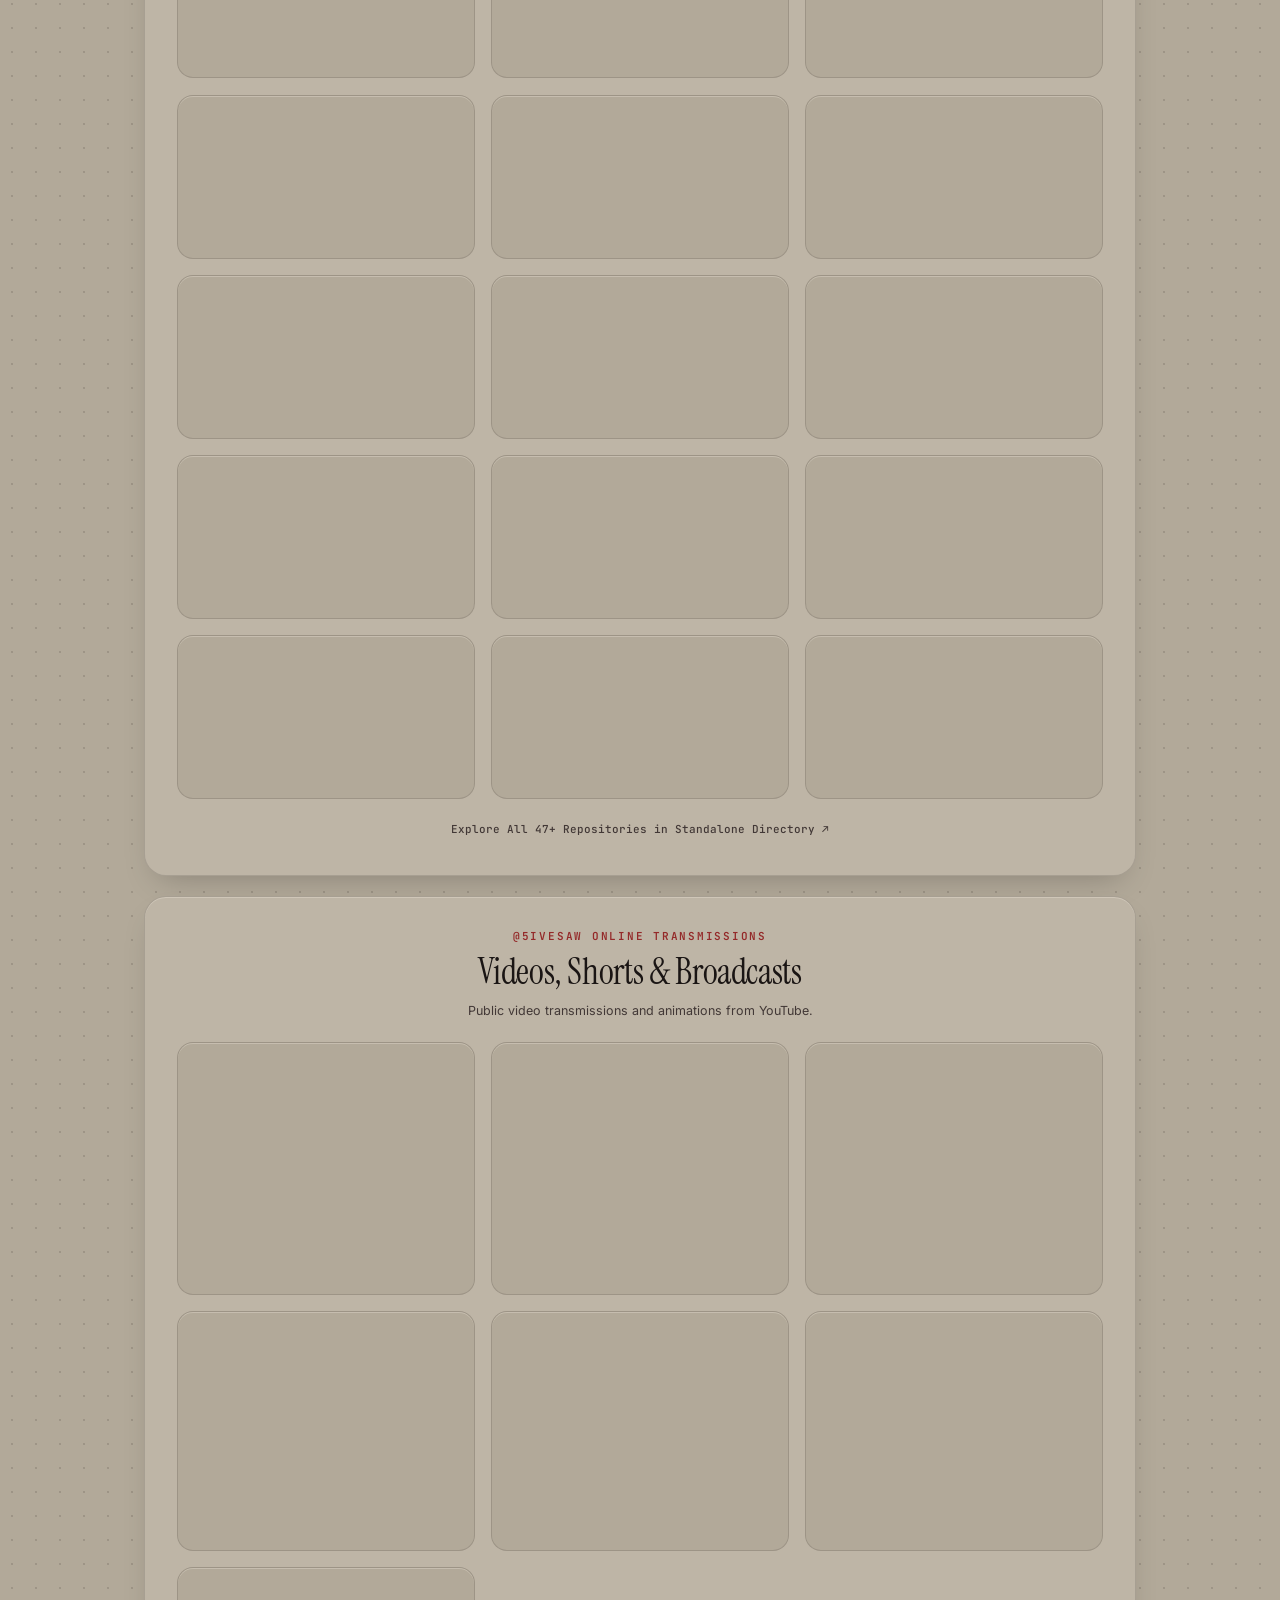
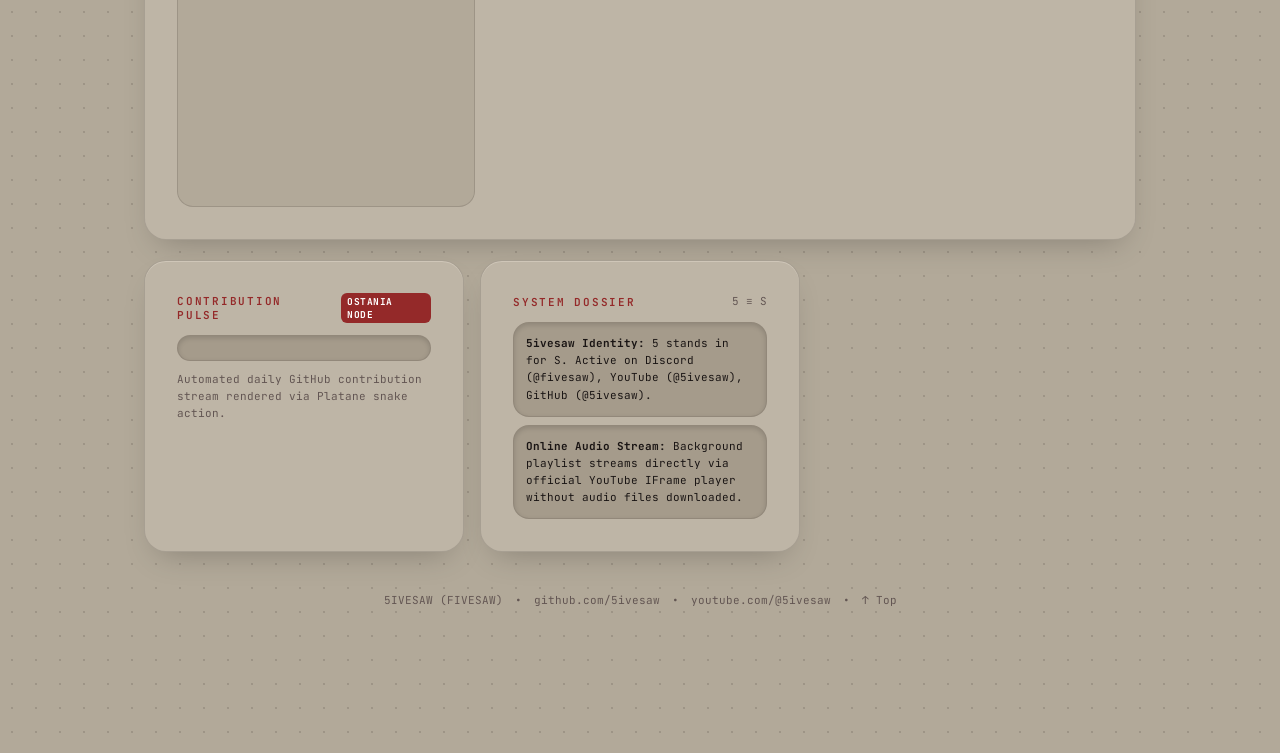
==== commit 784dc67d: "fix(site): deploy authentic shorts, compact search, fix icon sizing and cache-busting to root and do" ====
--- a/index.html
+++ b/index.html
@@ -23,8 +23,8 @@
   <link href="https://fonts.googleapis.com/css2?family=Instrument+Serif:ital@0;1&family=Inter:wght@300;400;500;600;700&family=JetBrains+Mono:wght@400;500;600;700&family=Orbitron:wght@600;800&display=swap" rel="stylesheet" />
 
   <!-- Core Stylesheet -->
-  <link rel="stylesheet" href="./css/main.css" />
-  <link rel="stylesheet" href="./css/tools.css" />
+  <link rel="stylesheet" href="./css/main.css?v=2.5" />
+  <link rel="stylesheet" href="./css/tools.css?v=2.5" />
 
   <style>
     /* Topbar Layout & Sticky Navigation */
@@ -1056,6 +1056,6 @@
   <div class="toast-host" role="status" aria-live="polite"></div>
 
   <!-- Application Script -->
-  <script type="module" src="./js/app.js"></script>
+  <script type="module" src="./js/app.js?v=2.5"></script>
 </body>
 </html>
--- a/css/main.css
+++ b/css/main.css
@@ -832,7 +832,7 @@
   position: absolute;
   top: 12px;
   right: 12px;
-  z-index: 100010;
+  z-index: 100020;
   display: flex;
   align-items: center;
   gap: 6px;
@@ -855,6 +855,102 @@
   opacity: 1;
   pointer-events: auto;
   transform: translateY(0);
+}
+
+/* Top and Edge Hover Sensors for Theater Mode (Stops iframe from swallowing pointer events) */
+.theater-top-sensor {
+  position: absolute;
+  top: 0;
+  left: 0;
+  right: 0;
+  height: 68px;
+  z-index: 100008;
+  pointer-events: auto;
+  background: transparent;
+}
+
+body.theater-mode .theater-top-sensor {
+  position: fixed !important;
+  top: 0 !important;
+  left: 0 !important;
+  right: 0 !important;
+  height: 68px !important;
+  z-index: 100008 !important;
+}
+
+.theater-side-sensor-left,
+.theater-side-sensor-right {
+  position: absolute;
+  top: 0;
+  bottom: 0;
+  width: 18px;
+  z-index: 100008;
+  pointer-events: auto;
+  background: transparent;
+}
+.theater-side-sensor-left { left: 0; }
+.theater-side-sensor-right { right: 0; }
+
+body.theater-mode .theater-side-sensor-left,
+body.theater-mode .theater-side-sensor-right {
+  position: fixed !important;
+  top: 0 !important;
+  bottom: 0 !important;
+  width: 20px !important;
+  z-index: 100008 !important;
+}
+
+/* Persistent Micro-Hint Badge (Always accessible, breaks iframe focus trap) */
+.hud-persistent-hint {
+  position: absolute;
+  top: 10px;
+  left: 50%;
+  transform: translateX(-50%);
+  z-index: 100009;
+  display: inline-flex;
+  align-items: center;
+  gap: 6px;
+  padding: 3px 10px;
+  background: rgba(12, 14, 18, 0.45);
+  backdrop-filter: blur(8px);
+  -webkit-backdrop-filter: blur(8px);
+  border: 1px solid rgba(255, 255, 255, 0.12);
+  border-radius: 9999px;
+  color: rgba(255, 255, 255, 0.65);
+  font-family: var(--font-mono);
+  font-size: 10px;
+  letter-spacing: 0.3px;
+  cursor: pointer;
+  user-select: none;
+  opacity: 0.4;
+  transition: opacity 0.25s ease, transform 0.25s ease, background 0.25s ease, color 0.25s ease, border-color 0.25s ease;
+  pointer-events: auto;
+}
+
+body.theater-mode .hud-persistent-hint {
+  position: fixed !important;
+  top: 12px !important;
+  left: 50% !important;
+  transform: translateX(-50%) !important;
+}
+
+.hud-persistent-hint:hover,
+.hud-persistent-hint:focus,
+.hud-persistent-hint.is-active {
+  opacity: 0.95 !important;
+  background: rgba(12, 14, 18, 0.88) !important;
+  border-color: rgba(255, 255, 255, 0.28) !important;
+  color: #FFFFFF !important;
+  transform: translateX(-50%) scale(1.02) !important;
+}
+
+.hint-dot {
+  width: 6px;
+  height: 6px;
+  border-radius: 50%;
+  background: var(--accent, #FF3B14);
+  box-shadow: 0 0 6px var(--accent, #FF3B14);
+  flex-shrink: 0;
 }
 
 .hud-micro-btn {
@@ -1022,7 +1118,7 @@
 }
 
 body.theater-mode .theater-controls-hud {
-  z-index: 100010 !important;
+  z-index: 100020 !important;
   top: 18px !important;
   right: 18px !important;
 }
@@ -1300,7 +1396,7 @@
   flex-direction: column;
   align-items: center;
   gap: 12px;
-  z-index: 25;
+  z-index: 100030;
 }
 
 .doomscroll-rail-btn {
@@ -1338,7 +1434,7 @@
   display: flex;
   align-items: center;
   justify-content: space-between;
-  z-index: 25;
+  z-index: 100030;
   pointer-events: none;
 }
 
@@ -1386,6 +1482,141 @@
     opacity: 0;
     transform: translateY(-180px) scale(0.9) rotate(-18deg);
   }
+}
+
+/* Doomscroll Top Sensor & Hint */
+#doomscrollTopSensor {
+  position: absolute;
+  top: 0;
+  left: 0;
+  right: 0;
+  height: 68px;
+  z-index: 100028;
+  pointer-events: auto;
+  background: transparent;
+}
+
+#doomscrollPersistentHint {
+  position: absolute;
+  top: 12px;
+  left: 50%;
+  transform: translateX(-50%);
+  z-index: 100029;
+}
+
+/* Shorts Niche Launcher & Search Modal */
+#doomscrollNicheModal {
+  z-index: 100050 !important;
+}
+
+.doomscroll-niche-card {
+  box-shadow: 0 16px 48px rgba(0, 0, 0, 0.45);
+  border: 1px solid var(--line-strong);
+}
+
+.search-icon-svg,
+.search-box svg {
+  width: 14px !important;
+  height: 14px !important;
+  max-width: 14px !important;
+  max-height: 14px !important;
+  min-width: 14px !important;
+  min-height: 14px !important;
+  flex-shrink: 0 !important;
+  display: block;
+}
+
+.shorts-search-btn {
+  height: 32px !important;
+  padding: 0 12px !important;
+  font-size: 11.5px !important;
+  font-weight: 600;
+  display: inline-flex;
+  align-items: center;
+  justify-content: center;
+  gap: 5px;
+  flex-shrink: 0;
+  white-space: nowrap;
+  border-radius: var(--r-sm);
+  transition: all 0.18s ease;
+}
+.shorts-search-btn svg {
+  width: 14px;
+  height: 14px;
+}
+@media (max-width: 480px) {
+  .shorts-search-btn {
+    padding: 0 8px !important;
+    font-size: 11px !important;
+    gap: 4px;
+  }
+}
+
+.doomscroll-niche-grid {
+  display: grid;
+  grid-template-columns: repeat(2, 1fr);
+  gap: 8px;
+}
+@media (max-width: 480px) {
+  .doomscroll-niche-grid {
+    grid-template-columns: 1fr;
+  }
+}
+
+.niche-card-btn {
+  display: flex;
+  align-items: center;
+  gap: 10px;
+  padding: 10px 12px;
+  background: var(--surface);
+  border: 1px solid var(--line);
+  border-radius: var(--r-md);
+  cursor: pointer;
+  text-align: left;
+  transition: all 0.18s ease;
+  width: 100%;
+}
+.niche-card-btn:hover {
+  background: var(--elevated);
+  border-color: var(--accent);
+  transform: translateY(-1px);
+}
+.niche-card-icon {
+  width: 32px;
+  height: 32px;
+  border-radius: var(--r-sm);
+  display: flex;
+  align-items: center;
+  justify-content: center;
+  background: rgba(255, 59, 20, 0.1);
+  color: var(--accent);
+  flex-shrink: 0;
+  transition: background 0.18s ease, color 0.18s ease;
+}
+.niche-card-btn:hover .niche-card-icon {
+  background: var(--accent);
+  color: #FFFFFF;
+}
+.niche-card-icon svg {
+  width: 16px;
+  height: 16px;
+}
+.niche-card-info {
+  display: flex;
+  flex-direction: column;
+  min-width: 0;
+}
+.niche-card-title {
+  font-family: var(--font-mono);
+  font-weight: 700;
+  font-size: 12px;
+  color: var(--ink);
+}
+.niche-card-desc {
+  font-size: 10.5px;
+  color: var(--faint);
+  line-height: 1.25;
+  margin-top: 2px;
 }
 
 /* Mobile & Tablet Responsive Adjustments */
@@ -1646,7 +1877,7 @@
   }
 
   #dockShuffleBtn, #dockStopBtn, #dockRepeatBtn, #dockVolSlider,
-  #dockMuteBtn, #dockTimeCur, #dockTimeDur, #dockLiveAudioBtn, #dockPrevBtn {
+  #dockMuteBtn, #dockTimeCur, #dockTimeDur, #dockLiveAudioBtn, #dockTabAudioBtn, #dockPrevBtn {
     display: none !important;
   }
 
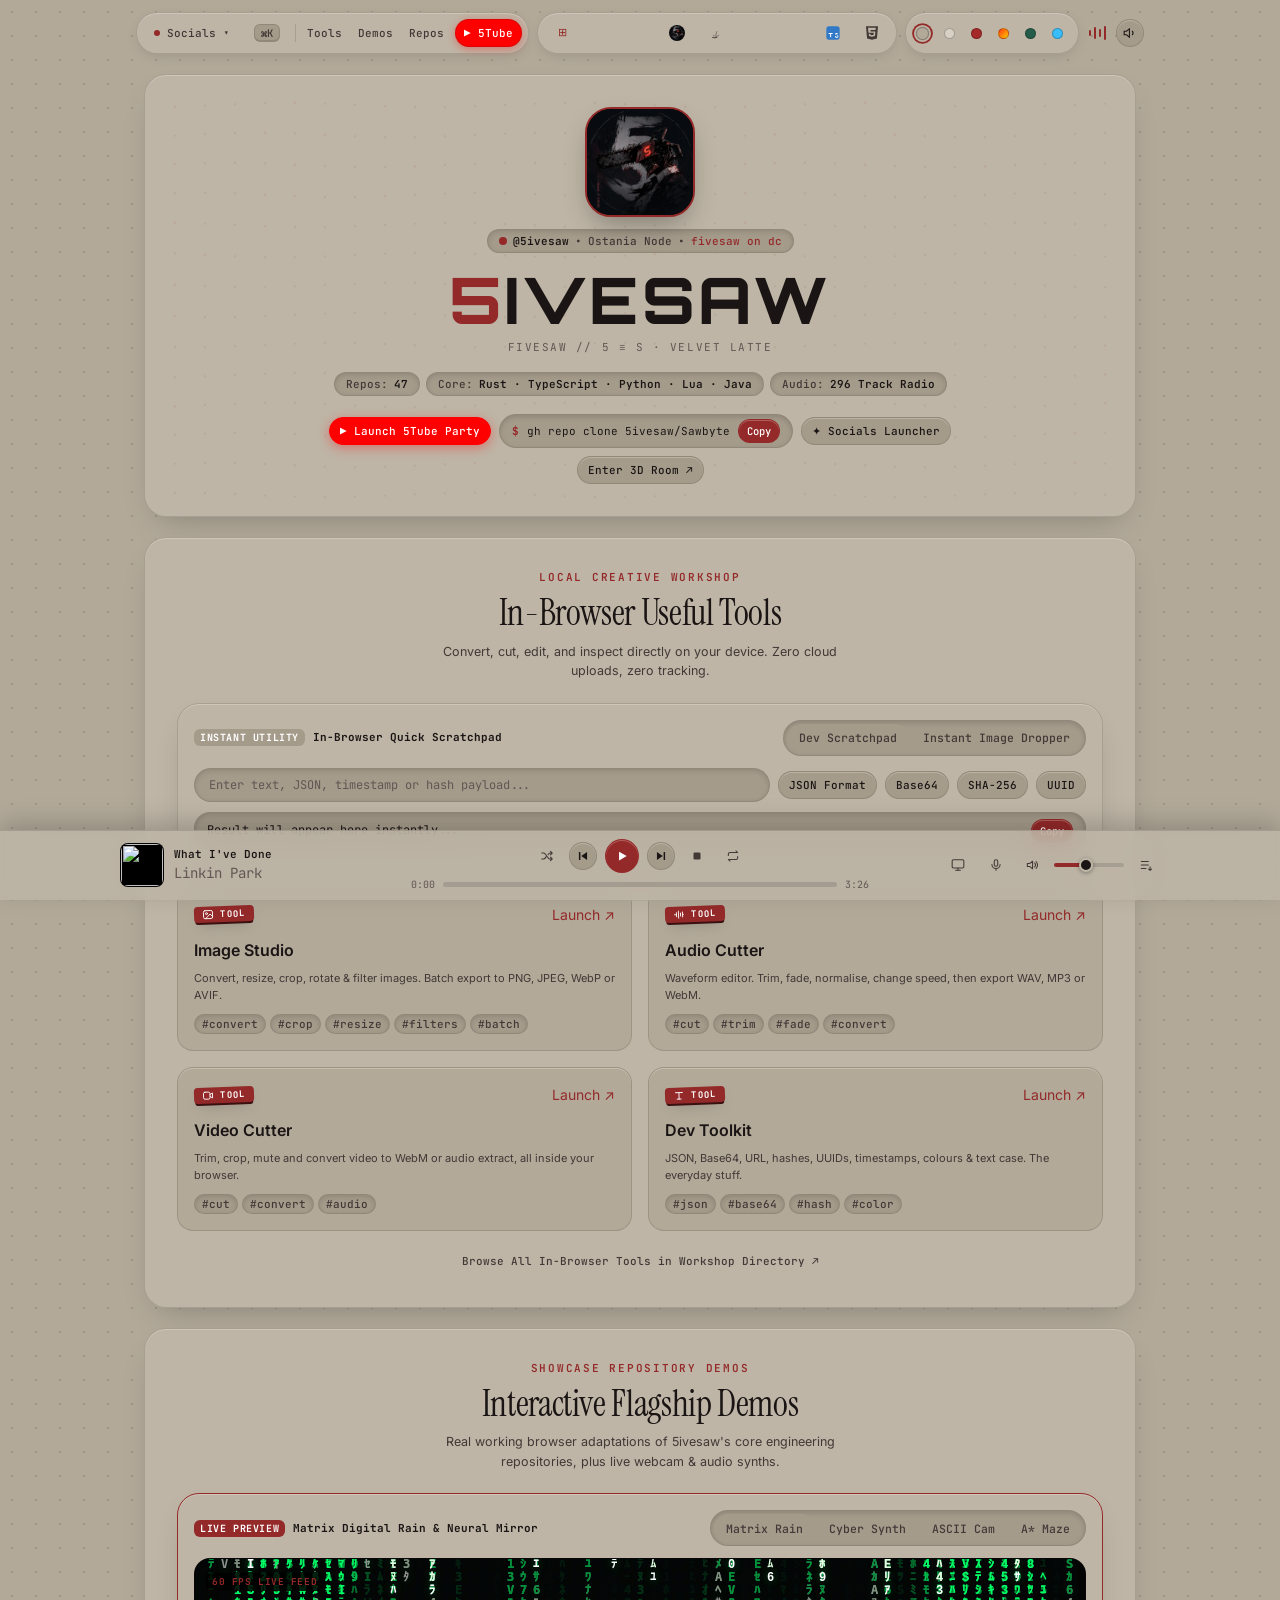
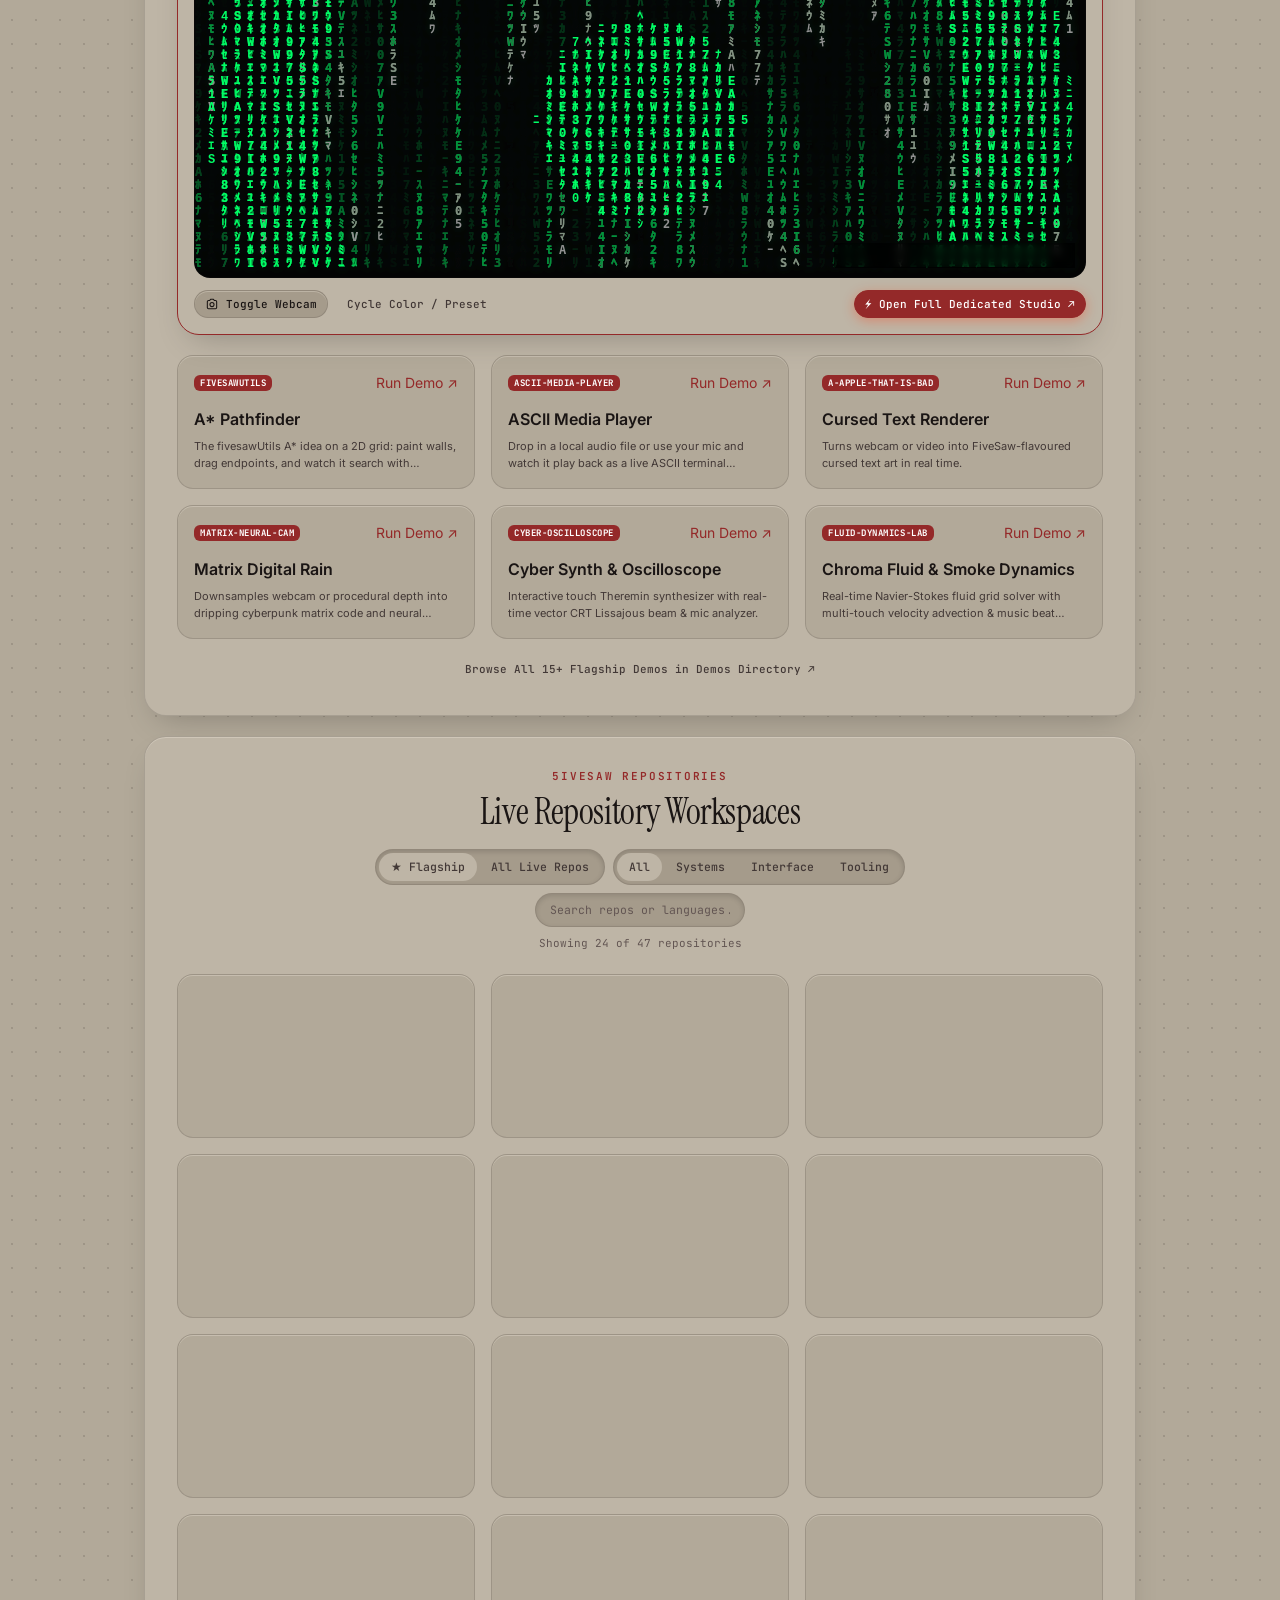
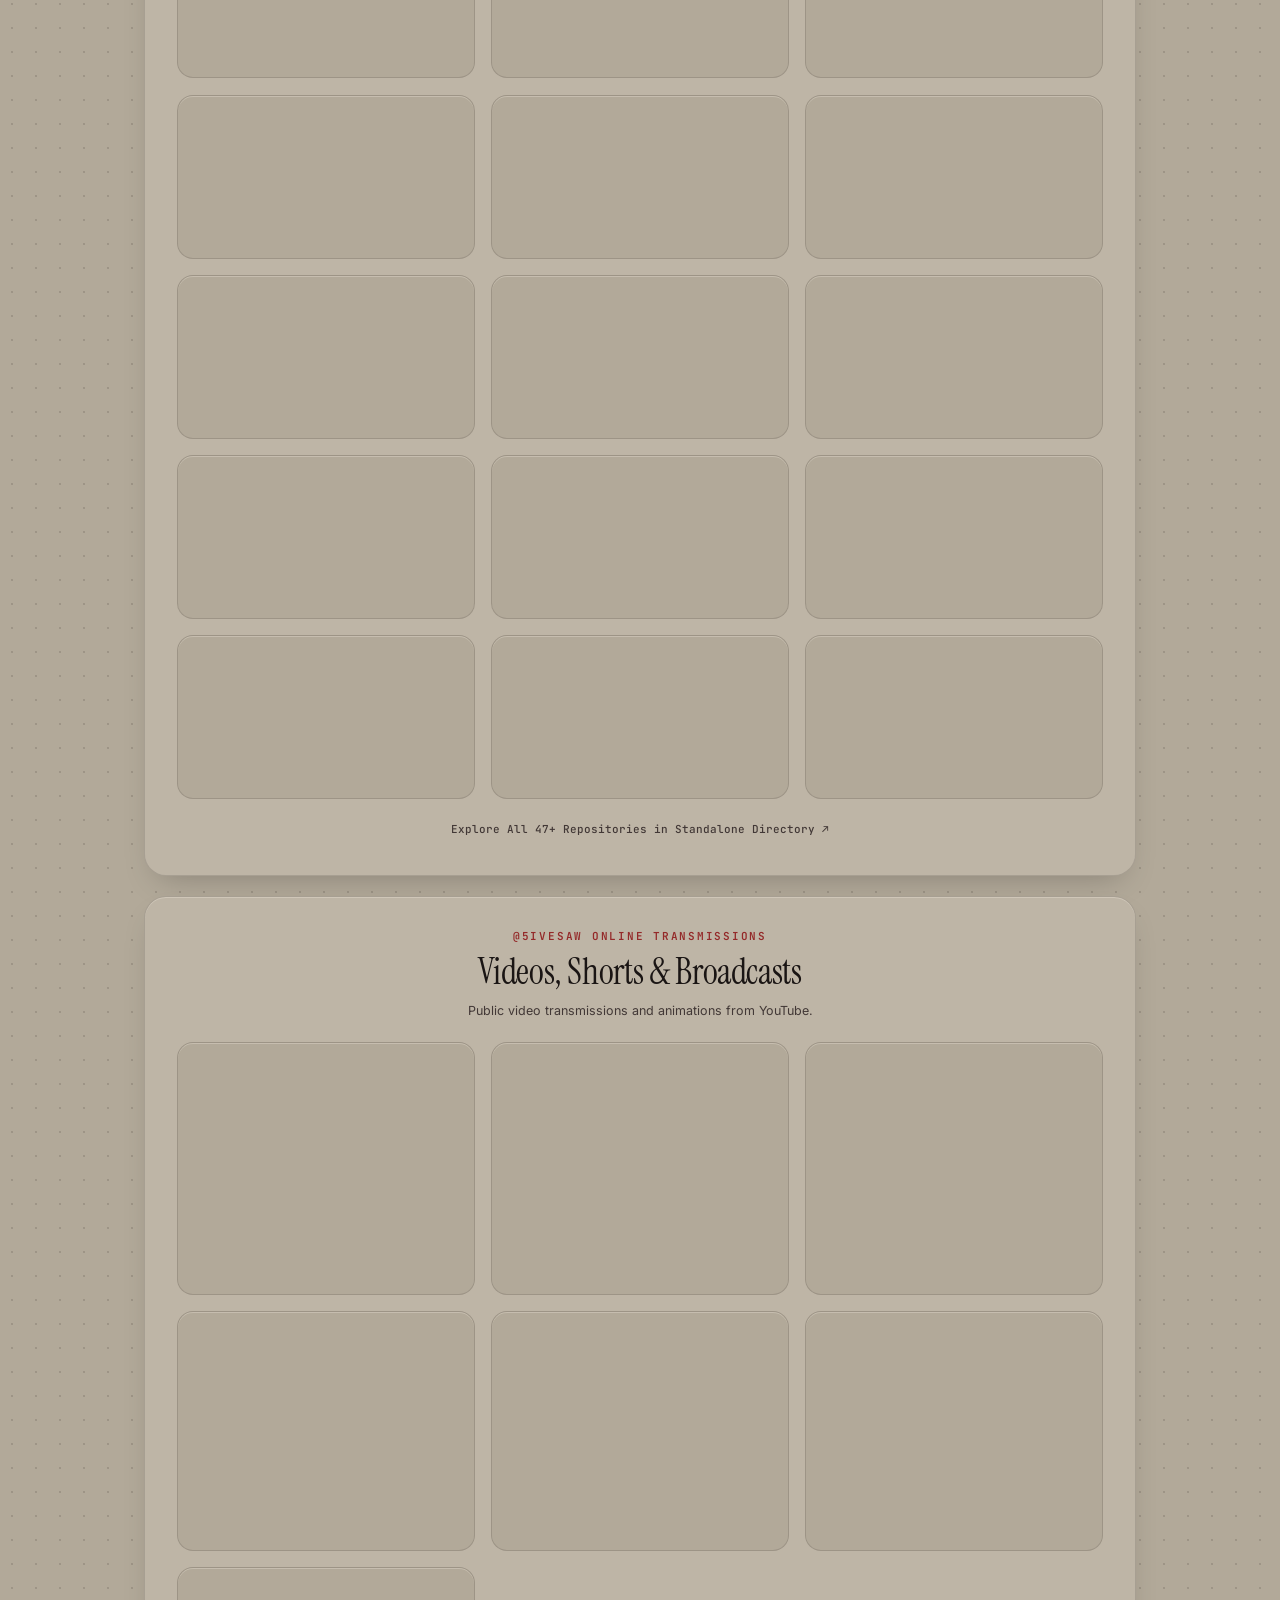
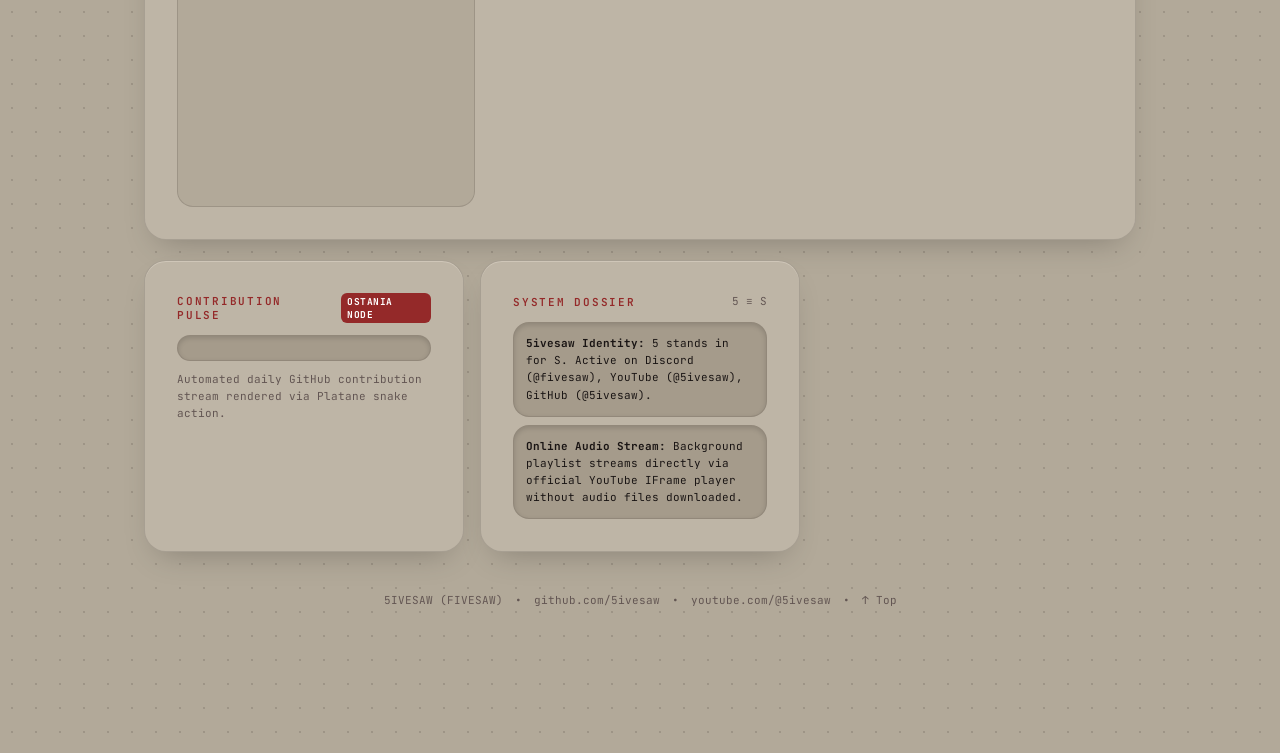
==== commit 5954c7cb: "feat(tube): theater floating chat micro quick-reply and svg icon scale fix" ====
--- a/index.html
+++ b/index.html
@@ -23,8 +23,8 @@
   <link href="https://fonts.googleapis.com/css2?family=Instrument+Serif:ital@0;1&family=Inter:wght@300;400;500;600;700&family=JetBrains+Mono:wght@400;500;600;700&family=Orbitron:wght@600;800&display=swap" rel="stylesheet" />
 
   <!-- Core Stylesheet -->
-  <link rel="stylesheet" href="./css/main.css?v=2.5" />
-  <link rel="stylesheet" href="./css/tools.css?v=2.5" />
+  <link rel="stylesheet" href="./css/main.css?v=2.6" />
+  <link rel="stylesheet" href="./css/tools.css?v=2.6" />
 
   <style>
     /* Topbar Layout & Sticky Navigation */
@@ -1056,6 +1056,6 @@
   <div class="toast-host" role="status" aria-live="polite"></div>
 
   <!-- Application Script -->
-  <script type="module" src="./js/app.js?v=2.5"></script>
+  <script type="module" src="./js/app.js?v=2.6"></script>
 </body>
 </html>
--- a/css/main.css
+++ b/css/main.css
@@ -771,34 +771,150 @@
   position: absolute;
   top: 50px;
   left: 14px;
-  max-width: 250px;
+  max-width: 290px;
+  width: calc(100% - 28px);
   display: flex;
   flex-direction: column;
-  gap: 5px;
+  gap: 8px;
   pointer-events: none;
   z-index: 100005;
 }
 
 .floating-chat-bubble {
-  display: inline-flex;
-  align-items: flex-start;
+  display: flex;
+  flex-direction: column;
   gap: 6px;
-  background: rgba(12, 14, 18, 0.62);
-  backdrop-filter: blur(8px);
-  -webkit-backdrop-filter: blur(8px);
-  border: 1px solid rgba(255, 255, 255, 0.12);
+  background: rgba(12, 14, 18, 0.82);
+  backdrop-filter: blur(12px);
+  -webkit-backdrop-filter: blur(12px);
+  border: 1px solid rgba(255, 255, 255, 0.14);
   border-left: 3px solid var(--bubble-color, #FF3B14);
-  border-radius: 6px;
-  padding: 4px 8px;
-  font-size: 11px;
-  line-height: 1.35;
+  border-radius: 8px;
+  padding: 8px 10px;
+  font-size: 11.5px;
+  line-height: 1.4;
   font-family: var(--font-mono);
   color: #F8FAFC;
-  box-shadow: 0 4px 14px rgba(0, 0, 0, 0.38);
+  box-shadow: 0 8px 24px rgba(0, 0, 0, 0.45), 0 2px 6px rgba(0, 0, 0, 0.3);
   animation: discordSlideIn 0.22s cubic-bezier(0.16, 1, 0.3, 1) forwards;
-  pointer-events: none;
+  pointer-events: auto;
   max-width: 100%;
   word-break: break-word;
+  transition: opacity 0.25s ease, transform 0.25s ease, border-color 0.2s ease, background 0.2s ease;
+}
+
+.floating-chat-bubble:hover,
+.floating-chat-bubble:focus-within {
+  background: rgba(12, 14, 18, 0.94);
+  border-color: rgba(255, 255, 255, 0.24);
+  box-shadow: 0 10px 28px rgba(0, 0, 0, 0.55);
+}
+
+.floating-chat-header {
+  display: flex;
+  align-items: flex-start;
+  gap: 7px;
+  width: 100%;
+}
+
+.floating-chat-dot {
+  width: 7px;
+  height: 7px;
+  border-radius: 50%;
+  flex-shrink: 0;
+  margin-top: 5px;
+  background: var(--bubble-color, #FF3B14);
+  box-shadow: 0 0 6px var(--bubble-color, #FF3B14);
+}
+
+.floating-chat-body {
+  min-width: 0;
+  flex: 1;
+}
+
+.floating-chat-user {
+  color: #FFFFFF;
+  font-weight: 700;
+  margin-right: 5px;
+}
+
+.floating-chat-text {
+  color: #E2E8F0;
+}
+
+/* Micro Quick-Reply Form */
+.theater-quick-reply-form {
+  display: flex;
+  align-items: center;
+  gap: 5px;
+  background: rgba(255, 255, 255, 0.07);
+  border: 1px solid rgba(255, 255, 255, 0.14);
+  border-radius: 6px;
+  padding: 2px 4px 2px 8px;
+  height: 27px;
+  width: 100%;
+  transition: all 0.18s ease;
+  pointer-events: auto;
+}
+
+.theater-quick-reply-form:focus-within {
+  background: rgba(255, 255, 255, 0.12);
+  border-color: var(--accent, #FF3B14);
+  box-shadow: 0 0 0 1px var(--accent, #FF3B14);
+}
+
+.theater-quick-reply-input {
+  background: transparent !important;
+  border: none !important;
+  outline: none !important;
+  box-shadow: none !important;
+  padding: 0 !important;
+  margin: 0 !important;
+  font-family: var(--font-mono) !important;
+  font-size: 11px !important;
+  color: #FFFFFF !important;
+  flex: 1 !important;
+  min-width: 0 !important;
+  height: 100% !important;
+  line-height: normal !important;
+}
+
+.theater-quick-reply-input::placeholder {
+  color: rgba(255, 255, 255, 0.42);
+  font-size: 10.5px;
+}
+
+.theater-quick-reply-btn {
+  display: inline-flex;
+  align-items: center;
+  justify-content: center;
+  width: 20px;
+  height: 20px;
+  min-width: 20px;
+  border-radius: 4px;
+  border: none;
+  background: var(--accent, #FF3B14);
+  color: #FFFFFF;
+  cursor: pointer;
+  padding: 0;
+  flex-shrink: 0;
+  transition: transform 0.15s ease, filter 0.15s ease;
+}
+
+.theater-quick-reply-btn:hover {
+  filter: brightness(1.15);
+  transform: scale(1.06);
+}
+
+.theater-quick-reply-btn:active {
+  transform: scale(0.95);
+}
+
+.theater-quick-reply-btn svg {
+  width: 11px !important;
+  height: 11px !important;
+  stroke-width: 2 !important;
+  pointer-events: none;
 }
 
 .floating-chat-bubble.fading-out {
@@ -1654,11 +1770,32 @@
   .fivetube-floating-chat {
     top: 48px;
     left: 8px;
-    max-width: 200px;
+    max-width: 240px;
+    width: calc(100% - 16px);
   }
   .floating-chat-bubble {
     font-size: 10.5px;
-    padding: 3px 7px;
+    padding: 6px 8px;
+    gap: 5px;
+  }
+  .theater-quick-reply-form {
+    height: 25px;
+    padding: 2px 4px 2px 6px;
+  }
+  .theater-quick-reply-input {
+    font-size: 10px !important;
+  }
+  .theater-quick-reply-input::placeholder {
+    font-size: 9.5px;
+  }
+  .theater-quick-reply-btn {
+    width: 18px;
+    height: 18px;
+    min-width: 18px;
+  }
+  .theater-quick-reply-btn svg {
+    width: 10px !important;
+    height: 10px !important;
   }
   .doomscroll-stage-wrap {
     max-width: 100vw;
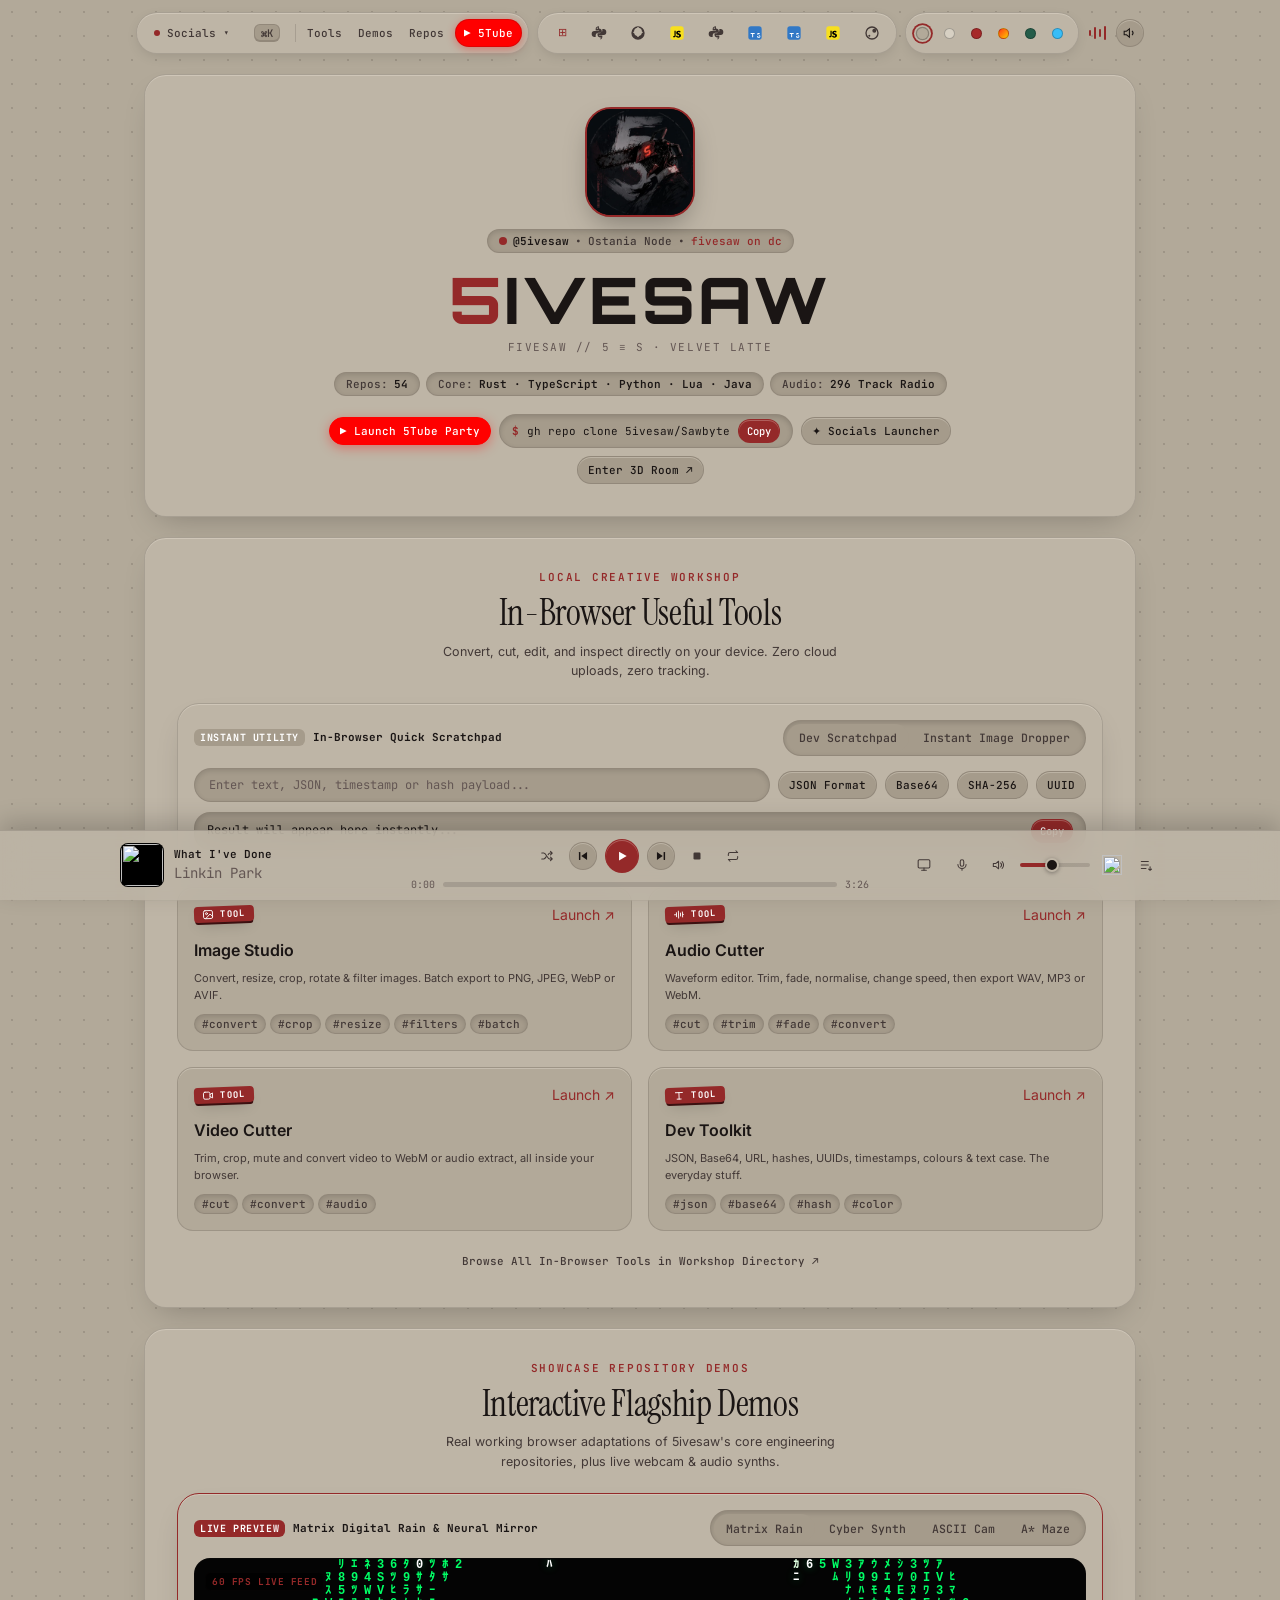
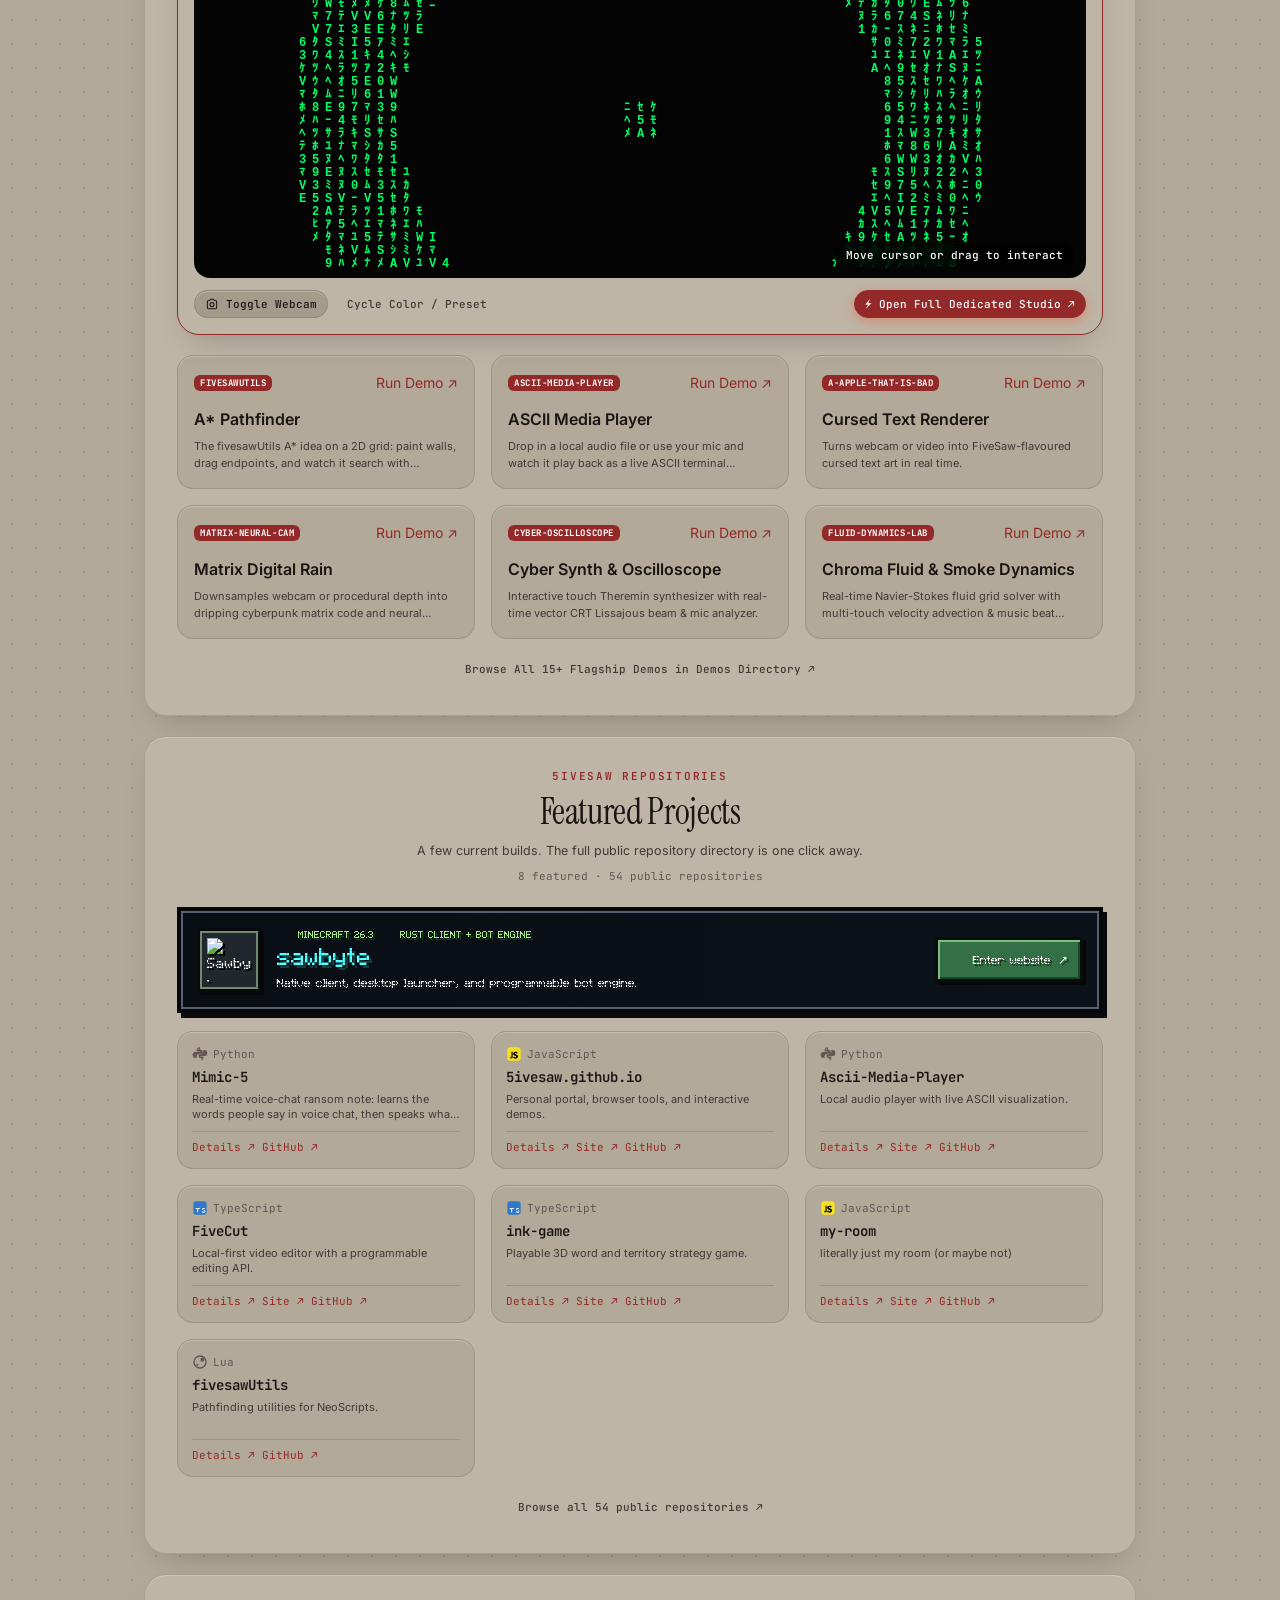
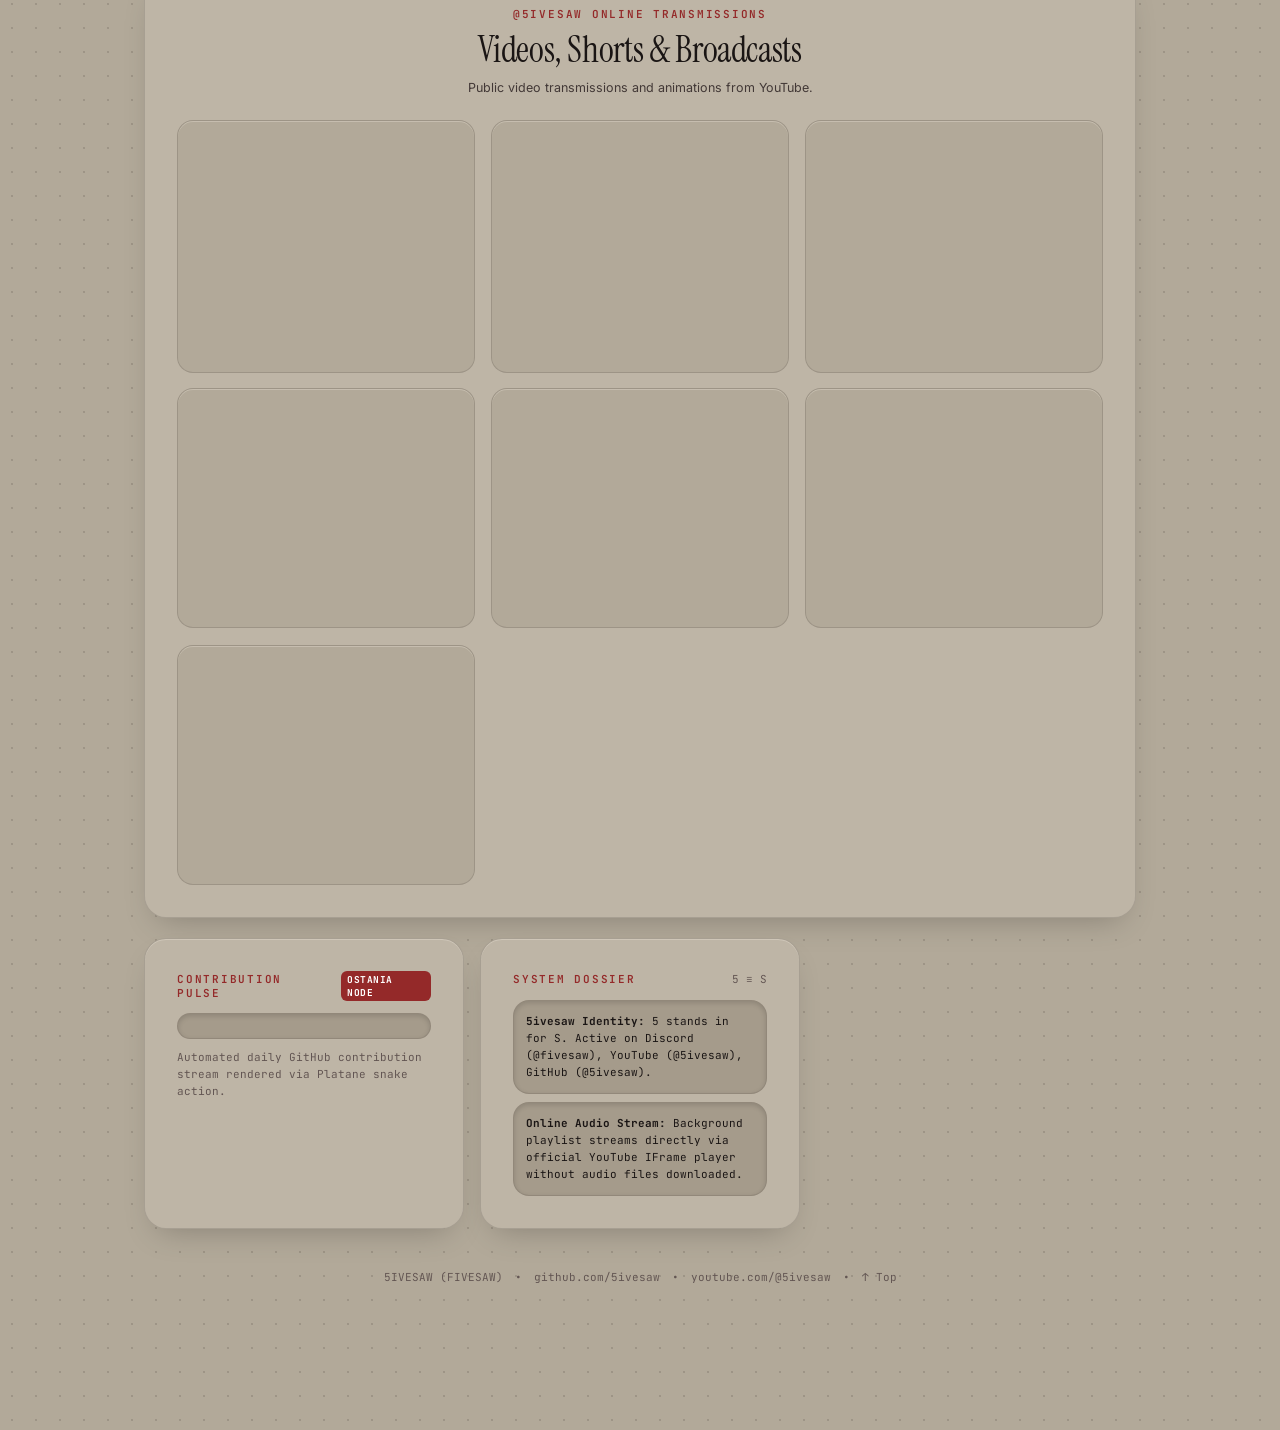
==== commit d13ad444: "Improve project directory and add disc maker" ====
--- a/index.html
+++ b/index.html
@@ -23,7 +23,7 @@
   <link href="https://fonts.googleapis.com/css2?family=Instrument+Serif:ital@0;1&family=Inter:wght@300;400;500;600;700&family=JetBrains+Mono:wght@400;500;600;700&family=Orbitron:wght@600;800&display=swap" rel="stylesheet" />
 
   <!-- Core Stylesheet -->
-  <link rel="stylesheet" href="./css/main.css?v=2.6" />
+  <link rel="stylesheet" href="./css/main.css?v=3.0" />
   <link rel="stylesheet" href="./css/tools.css?v=2.6" />
 
   <style>
@@ -365,7 +365,7 @@
         </a>
         <a href="#/repos" class="mobile-drawer-link" data-mview="repos">
           <svg viewBox="0 0 24 24" fill="none" stroke="currentColor" stroke-width="2" style="width:16px;height:16px;"><path d="M21 16V8a2 2 0 0 0-1-1.73l-7-4a2 2 0 0 0-2 0l-7 4A2 2 0 0 0 3 8v8a2 2 0 0 0 1 1.73l7 4a2 2 0 0 0 2 0l7-4A2 2 0 0 0 21 16z"/><polyline points="3.27 6.96 12 12.01 20.73 6.96"/><line x1="12" y1="22.08" x2="12" y2="12"/></svg>
-          <span>Repositories Directory (47+)</span>
+          <span>Repositories Directory</span>
         </a>
         <a href="#/5tube" class="mobile-drawer-link" data-mview="tube" style="color:#FF3B14;font-weight:700;">
           <svg viewBox="0 0 24 24" fill="none" stroke="currentColor" stroke-width="2" style="width:16px;height:16px;"><rect x="3" y="5" width="13" height="14" rx="3"/><path d="m16 10 5-3v10l-5-3"/></svg>
@@ -468,7 +468,7 @@
 
           <!-- Core Telemetry & Stack -->
           <div class="row wrap center xs mono" style="gap:6px;margin-top:4px;">
-            <span class="chip">Repos: <strong id="statRepos">47</strong></span>
+            <span class="chip">Repos: <strong id="statRepos">…</strong></span>
             <span class="chip">Core: <strong>Rust · TypeScript · Python · Lua · Java</strong></span>
             <span class="chip">Audio: <strong>296 Track Radio</strong></span>
           </div>
@@ -688,30 +688,19 @@
         </div>
       </section>
 
-      <!-- 4. REPOSITORY WORKSPACES (With search, filters, flagship view) -->
+      <!-- 4. FEATURED REPOSITORIES -->
       <section id="reposSection" class="card pad">
         <div class="section-head">
           <span class="eyebrow">5IVESAW REPOSITORIES</span>
-          <h2>Live Repository Workspaces</h2>
-          <div class="row wrap center" style="gap:8px;margin-top:8px;">
-            <div class="seg">
-              <button type="button" id="scopeFlagshipBtn" class="bg-paper-elevated font-semibold">★ Flagship</button>
-              <button type="button" id="scopeAllReposBtn">All Live Repos</button>
-            </div>
-            <div class="seg" role="tablist">
-              <button type="button" data-filter="all" class="repo-filter-btn bg-paper-elevated">All</button>
-              <button type="button" data-filter="systems" class="repo-filter-btn">Systems</button>
-              <button type="button" data-filter="interface" class="repo-filter-btn">Interface</button>
-              <button type="button" data-filter="tooling" class="repo-filter-btn">Tooling</button>
-            </div>
-            <input type="text" id="repoSearchInput" placeholder="Search repos or languages..." class="input" style="max-width:210px;height:32px;font-size:11.5px;" />
-          </div>
-          <span id="repoCountBadge" class="faint xs mono mt-2">Showing repositories...</span>
-        </div>
+          <h2>Featured Projects</h2>
+          <p class="muted sm">A few current builds. The full public repository directory is one click away.</p>
+          <span id="repoCountBadge" class="faint xs mono mt-2">Loading projects...</span>
+        </div>
+        <div id="sawbyteFeature"></div>
         <div id="repoContainer" class="grid grid-3"></div>
         <div class="row center" style="margin-top:16px;">
           <a href="#/repos" class="btn sm ghost mono" style="gap:6px;">
-            <span>Explore All 47+ Repositories in Standalone Directory ↗</span>
+            <span id="allReposLink">Browse all public repositories ↗</span>
           </a>
         </div>
       </section>
@@ -781,6 +770,7 @@
         <span class="eyebrow">UP NEXT (RADIO QUEUE)</span>
         <span class="xs mono accent">296 Songs</span>
       </div>
+      <a href="#/disc-maker" class="btn sm ghost">Open disc_maker studio →</a>
       <div id="dockQueueList" class="stack" style="gap:4px;margin-top:8px;"></div>
     </div>
 
@@ -826,6 +816,7 @@
         </button>
         <button type="button" id="dockMuteBtn" class="btn sm icon ghost" title="Mute"><span data-icon="vol"></span></button>
         <input type="range" id="dockVolSlider" min="0" max="100" value="45" style="max-width:70px;" title="Volume" />
+        <button type="button" id="dockSourceBtn" class="btn sm icon ghost dock-source-btn" title="Switch to disc_maker" aria-label="Switch to disc_maker"><img src="https://raw.githubusercontent.com/InventivetalentDev/minecraft-assets/1.21.4/assets/minecraft/textures/item/music_disc_creator.png" alt="" /></button>
         <button type="button" id="dockQueueToggle" class="btn sm icon ghost" title="Queue / Playlist"><span data-icon="list"></span></button>
       </div>
     </div>
@@ -1056,6 +1047,6 @@
   <div class="toast-host" role="status" aria-live="polite"></div>
 
   <!-- Application Script -->
-  <script type="module" src="./js/app.js?v=2.6"></script>
+  <script type="module" src="./js/app.js?v=3.0"></script>
 </body>
 </html>
--- a/css/main.css
+++ b/css/main.css
@@ -2169,10 +2169,140 @@
 }
 
 /* Off-screen rendering containment for silky smooth 60+ FPS scrolling */
-#repoContainer > *,
 #mediaGridContainer > *,
-#reposDirectoryGrid > *,
 #demosDirectoryGrid > * {
   content-visibility: auto;
   contain-intrinsic-size: 0 160px;
 }
+
+/* Sawbyte uses its own Minecraft font and real block/item textures from GitHub. */
+@font-face {
+  font-family: MinecraftOfficial;
+  src: url('../fonts/minecraft.ttf') format('truetype');
+  font-display: swap;
+}
+.sawbyte-feature {
+  display: flex;
+  align-items: center;
+  gap: 16px;
+  margin: 0 0 18px;
+  padding: 16px;
+  border: 4px solid #05080b;
+  border-radius: 0;
+  background-color: #151923;
+  background-image: linear-gradient(90deg, rgba(8, 13, 19, .89), rgba(9, 16, 22, .76)),
+    url('https://raw.githubusercontent.com/InventivetalentDev/minecraft-assets/1.21.4/assets/minecraft/textures/block/deepslate.png');
+  background-size: auto, 32px 32px;
+  box-shadow: inset 0 0 0 2px #56606e, 4px 5px 0 #090b0e;
+  color: #fff;
+  font-family: MinecraftOfficial, monospace;
+  image-rendering: pixelated;
+}
+.sawbyte-mark {
+  flex: 0 0 64px;
+  height: 64px;
+  display: grid;
+  place-items: center;
+  border: 3px solid #080a0d;
+  background: #20282d url('https://raw.githubusercontent.com/InventivetalentDev/minecraft-assets/1.21.4/assets/minecraft/textures/block/grass_block_side.png') center / 32px;
+  box-shadow: inset 0 0 0 2px #748a70, 3px 3px 0 #050708;
+}
+.sawbyte-mark img { width: 44px; height: 44px; object-fit: contain; image-rendering: pixelated; filter: drop-shadow(2px 2px 0 #000); }
+.sawbyte-copy { flex: 1; min-width: 0; }
+.sawbyte-eyebrow { display: flex; align-items: center; flex-wrap: wrap; gap: 5px; color: #a9e986; font-size: 10px; line-height: 1.4; text-shadow: 2px 2px #1a3b20; }
+.sawbyte-eyebrow img, .sawbyte-enter img { width: 16px; height: 16px; object-fit: contain; image-rendering: pixelated; }
+.sawbyte-copy h3 { margin: 3px 0 5px; color: #55ffff; font: 400 24px/1 MinecraftOfficial, monospace; text-shadow: 3px 3px #153f3f; }
+.sawbyte-copy p { margin: 0; color: #eee; font: 400 12px/1.45 MinecraftOfficial, monospace; text-shadow: 2px 2px #222; }
+.sawbyte-enter {
+  flex: 0 0 auto;
+  display: inline-flex;
+  align-items: center;
+  justify-content: center;
+  gap: 7px;
+  min-height: 45px;
+  padding: 9px 12px;
+  border: 3px solid #0a0d0d;
+  border-radius: 0;
+  background: #337045;
+  box-shadow: inset 2px 2px #82bb7d, inset -2px -2px #164729, 3px 3px #050708;
+  color: #fff;
+  font: 400 12px MinecraftOfficial, monospace;
+  text-shadow: 2px 2px #16351d;
+  text-decoration: none;
+  white-space: nowrap;
+}
+.sawbyte-enter:hover, .sawbyte-enter:focus-visible { background: #479557; color: #fff; outline: 2px solid #55ffff; outline-offset: 2px; }
+.repo-compact-card { display: flex; flex-direction: column; gap: 7px; padding: 14px; min-width: 0; }
+.repo-compact-top, .repo-compact-actions { display: flex; align-items: center; flex-wrap: wrap; gap: 7px; }
+.repo-compact-lang { display: inline-flex; align-items: center; gap: 5px; font: 11px var(--font-mono); color: var(--faint); }
+.repo-compact-card h3 { margin: 0; color: var(--ink); font-size: 14px; overflow-wrap: anywhere; }
+.repo-compact-card p { margin: 0; min-height: 32px; line-height: 1.4; }
+.repo-compact-actions { margin-top: auto; padding-top: 8px; border-top: 1px solid var(--line); font: 11px var(--font-mono); }
+.repo-compact-actions a { color: var(--accent); text-decoration: none; }
+.repo-compact-actions a:hover, .repo-compact-actions a:focus-visible { text-decoration: underline; }
+.repo-info-grid { display: grid; grid-template-columns: repeat(3,1fr); gap: 12px; margin-top: 12px; }
+.repo-info-grid > div { display: flex; flex-direction: column; gap: 2px; padding: 10px; border: 1px solid var(--line); border-radius: var(--r-sm); min-width: 0; }
+.repo-info-grid span { font: 10px var(--font-mono); color: var(--faint); }
+.repo-info-grid strong { font-size: 12px; overflow-wrap: anywhere; }
+.repo-info-grid a { color: var(--accent); }
+.repo-topic-row { display: flex; flex-wrap: wrap; gap: 5px; margin-top: 12px; }
+.repo-source-bar { display: flex; justify-content: space-between; align-items: center; gap: 12px; }
+.repo-source-bar p { margin: 4px 0 0; }
+@media (max-width: 640px) {
+  .sawbyte-feature { flex-wrap: wrap; gap: 12px; padding: 14px; }
+  .sawbyte-copy { flex-basis: calc(100% - 76px); }
+  .sawbyte-enter { width: 100%; text-align: center; }
+  .repo-info-grid { grid-template-columns: 1fr; gap: 6px; }
+  .repo-source-bar { flex-wrap: wrap; }
+}
+
+/* Sawbyte disc_maker, adapted to the portal's cards and music dock. */
+.disc-maker-page { max-width: 1040px; margin: 0 auto 40px; }
+.disc-maker-page h1 { margin: 2px 0 4px; font: 400 38px/1.2 var(--font-serif); }
+.disc-maker-page h2 { margin: 2px 0 3px; font: 400 24px/1.2 var(--font-serif); }
+.disc-maker-page p { margin: 0; }
+.dm-stage { display: flex; align-items: center; gap: 16px; padding: 17px; border: 2px solid #151923; background: #111823; color: #f5f5ee; border-radius: 8px; }
+.dm-stage .eyebrow { color: #83e0db; }
+.dm-stage .badge { margin-left: 5px; color: #c7f48f; background: #25392d; }
+.dm-stage h2 { color: #55ffff; font: 400 23px/1.1 MinecraftOfficial, monospace; text-shadow: 2px 2px #153f3f; }
+.dm-stage p, .dm-stage small { color: #d9e4e9; font: 11px/1.5 MinecraftOfficial, monospace; }
+.dm-stage-copy { flex: 1; min-width: 0; }
+.dm-disc-button { flex: 0 0 70px; width: 70px; height: 70px; display: grid; place-items: center; padding: 8px; border: 3px solid #060708; border-radius: 0; cursor: pointer; background: #3d2c1f url('https://raw.githubusercontent.com/InventivetalentDev/minecraft-assets/1.21.4/assets/minecraft/textures/block/jukebox_top.png') center / cover; box-shadow: inset 2px 2px #946c42, 3px 3px #050708; }
+.dm-disc-button img { width: 46px; height: 46px; image-rendering: pixelated; }
+.disc-spinning { animation: dm-spin 3s linear infinite; }
+@keyframes dm-spin { to { transform: rotate(360deg); } }
+.dm-stage-actions { display: flex; flex-direction: column; gap: 5px; align-items: stretch; }
+.dm-stage-actions .btn { min-height: 32px; justify-content: center; white-space: nowrap; }
+.dm-icon { display: inline-block; width: 17px; height: 17px; object-fit: contain; vertical-align: middle; image-rendering: pixelated; }
+.dm-controls-grid { display: grid; grid-template-columns: repeat(4,minmax(0,1fr)); gap: 10px; margin: 15px 0 18px; }
+.dm-control { display: flex; flex-direction: column; gap: 7px; padding: 11px 12px; border: 1px solid var(--line); border-radius: var(--r-sm); background: var(--surface); min-width: 0; }
+.dm-control > span { display: flex; justify-content: space-between; gap: 8px; color: var(--ink); font: 11px var(--font-mono); }
+.dm-control output { color: var(--accent); white-space: nowrap; }
+.dm-control .input { width: 100%; height: 32px; font-size: 11px; }
+.dm-control input[type="range"] { width: 100%; accent-color: var(--accent); }
+.dm-sequencer-head { display: flex; justify-content: space-between; align-items: end; gap: 10px; margin-bottom: 8px; }
+.dm-sequencer-scroll { overflow-x: auto; border: 1px solid var(--line); border-radius: var(--r-sm); background: var(--surface); padding: 10px; }
+#dm-sequencer-grid { min-width: 720px; display: grid; gap: 5px; }
+.sequencer-row { display: grid; grid-template-columns: 165px repeat(16,minmax(0,1fr)); gap: 3px; align-items: center; }
+.seq-track-label { display: flex; align-items: center; gap: 6px; min-width: 0; font: 10px var(--font-mono); color: var(--ink); cursor: pointer; }
+.seq-track-label span { overflow: hidden; text-overflow: ellipsis; white-space: nowrap; }
+.seq-track-label img { width: 18px; height: 18px; image-rendering: pixelated; }
+.seq-cell { display: grid; place-items: center; min-width: 0; height: 28px; border: 1px solid var(--line-strong); border-radius: 3px; background: var(--elevated); color: #fff; font: 9px var(--font-mono); cursor: pointer; }
+.seq-cell.beat-marker { border-color: var(--accent); }
+.seq-cell.active-step { background: #256f6a; border-color: #55ffff; }
+.seq-cell.track-bass.active-step { background: #584597; border-color: #aa89e4; }
+.seq-cell.track-drums.active-step { background: #9a5330; border-color: #e5a05f; }
+.seq-cell.track-fx.active-step { background: #7d427e; border-color: #d893df; }
+.seq-cell.playhead-now { outline: 2px solid #e8c952; outline-offset: -2px; box-shadow: 0 0 8px #e8c952; }
+.dm-export { display: flex; flex-direction: column; gap: 12px; }
+.dm-export-controls { display: flex; flex-wrap: wrap; align-items: end; gap: 8px; }
+.dm-export-controls label { display: flex; flex-direction: column; gap: 3px; font: 10px var(--font-mono); color: var(--faint); }
+.dm-export-controls .input { height: 34px; min-width: 110px; font-size: 11px; }
+#dm-exported-preview-wrap { align-items: center; flex-wrap: wrap; gap: 10px; border-top: 1px solid var(--line); padding-top: 10px; font: 11px var(--font-mono); }
+#dm-exported-audio-preview { min-width: 220px; max-width: 100%; height: 34px; }
+#dockSourceSelect { width: 96px; flex: 0 0 auto; height: 30px; font: 10px var(--font-mono); }
+@media (max-width: 900px) { .dm-controls-grid { grid-template-columns: repeat(2,minmax(0,1fr)); } .dm-stage { flex-wrap: wrap; } .dm-stage-actions { flex-direction: row; width: 100%; flex-wrap: wrap; } }
+@media (max-width: 640px) { .dm-controls-grid { grid-template-columns: 1fr; } .dm-disc-button { flex-basis: 54px; width: 54px; height: 54px; } .dm-disc-button img { width: 36px; height: 36px; } .dm-stage-copy { flex-basis: calc(100% - 72px); } .dm-stage-actions .btn { flex: 1; } #dockSourceSelect { width: 76px; font-size: 9px; } }
+
+.dock-source-btn img { width: 20px; height: 20px; image-rendering: pixelated; }
+.disc-source #dockShuffleBtn, .disc-source #dockRepeatBtn { display: none; }
